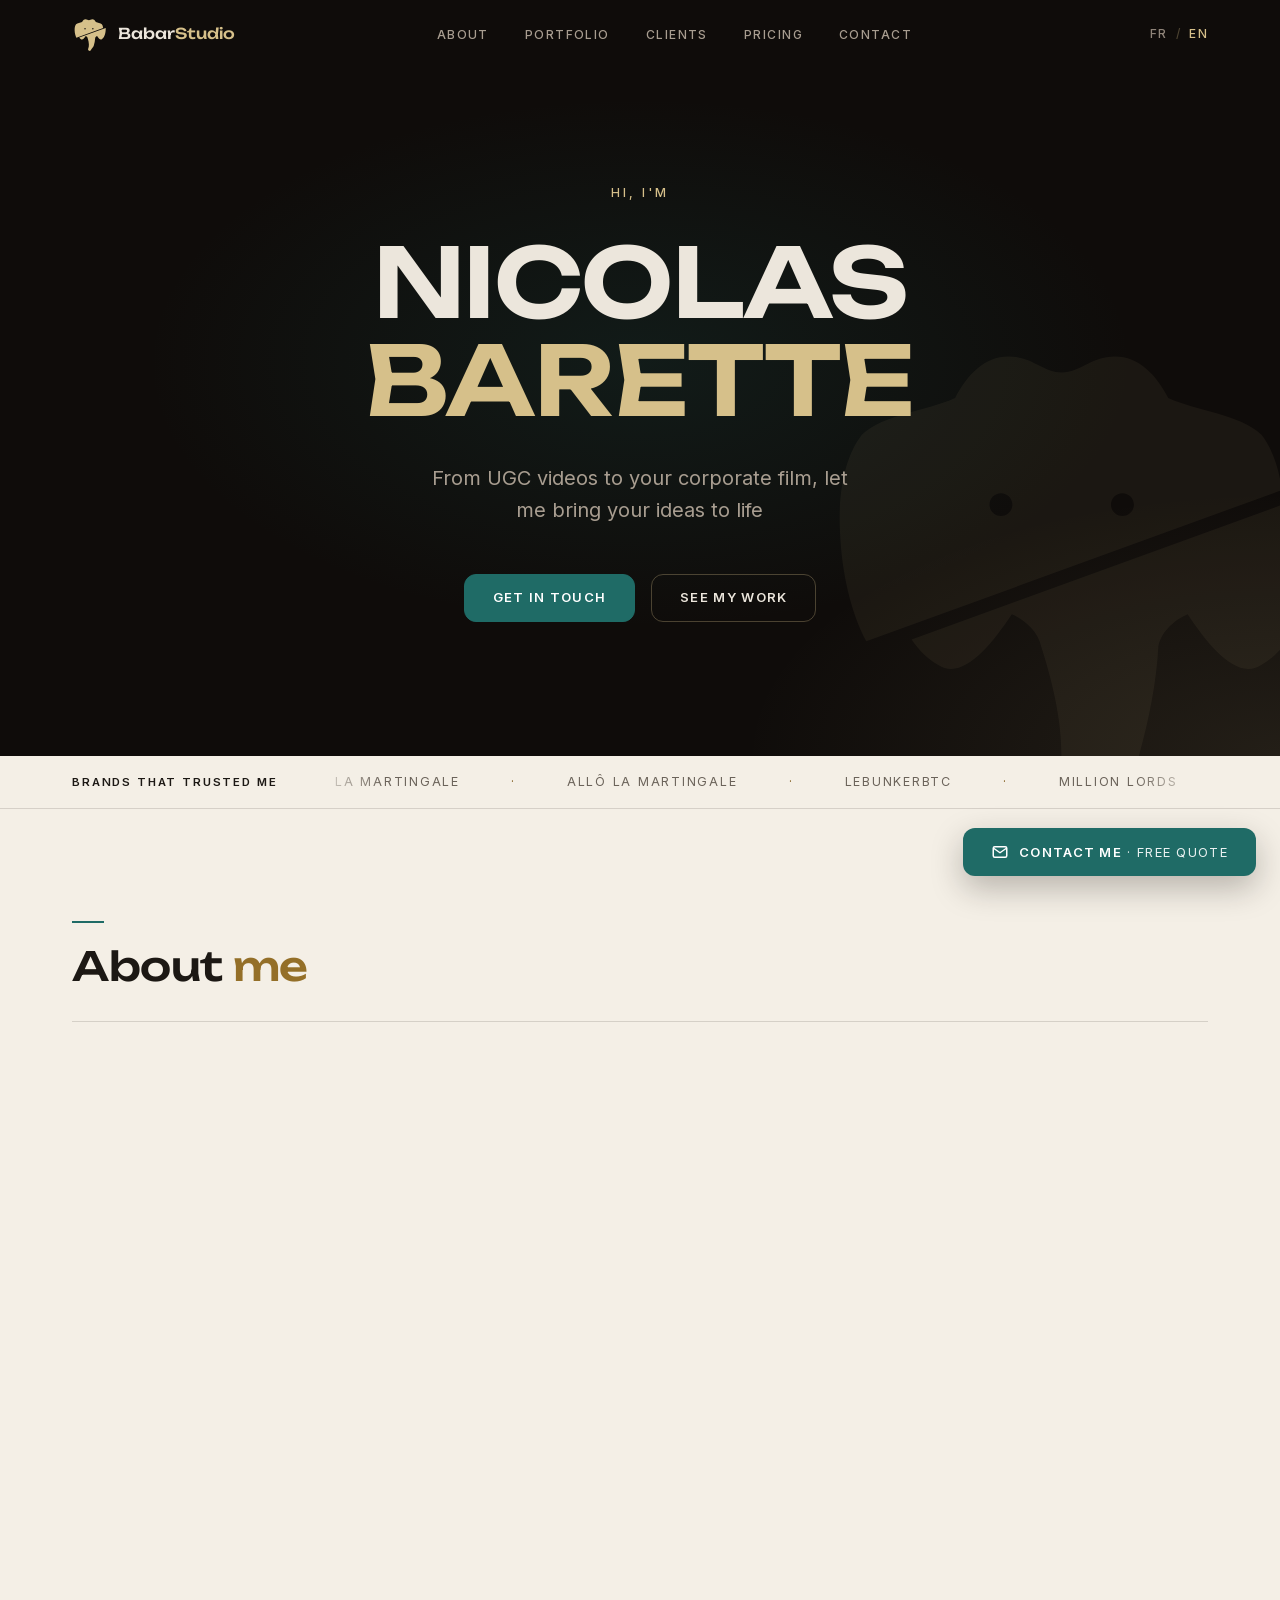
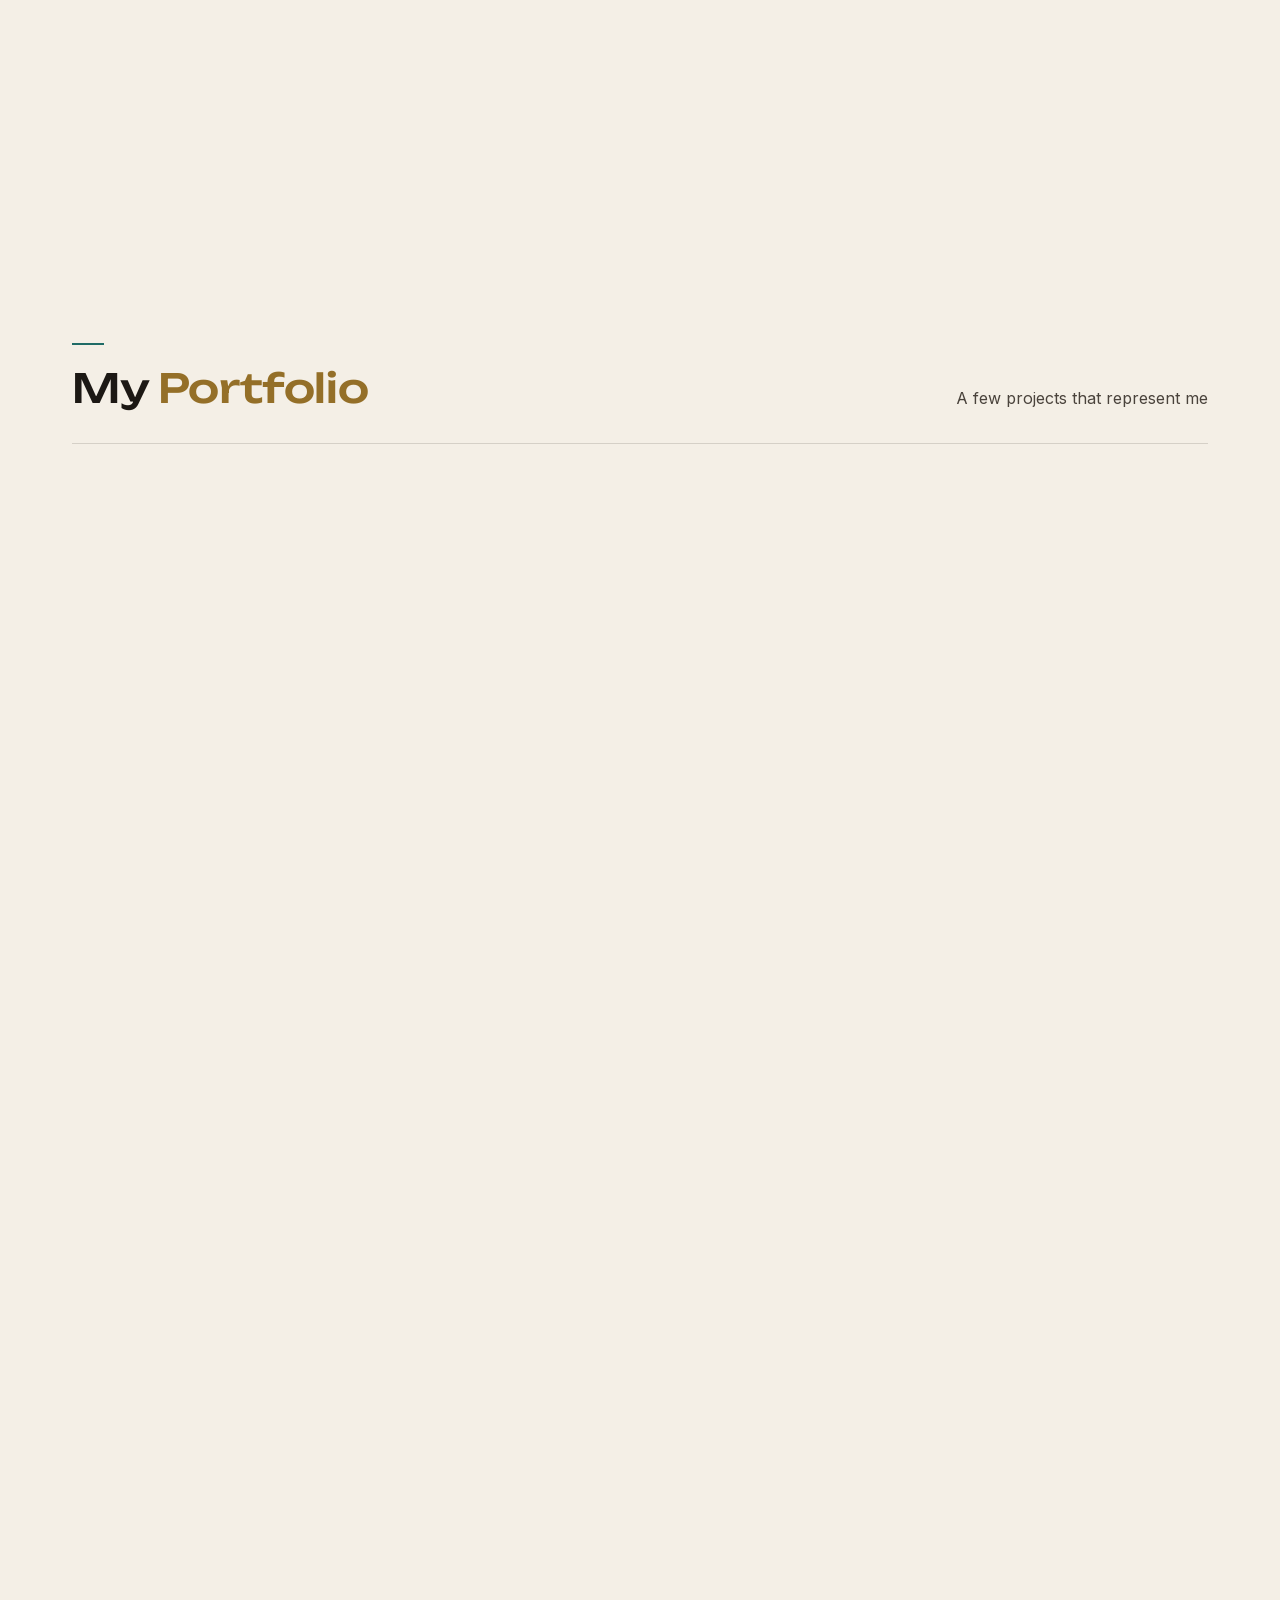
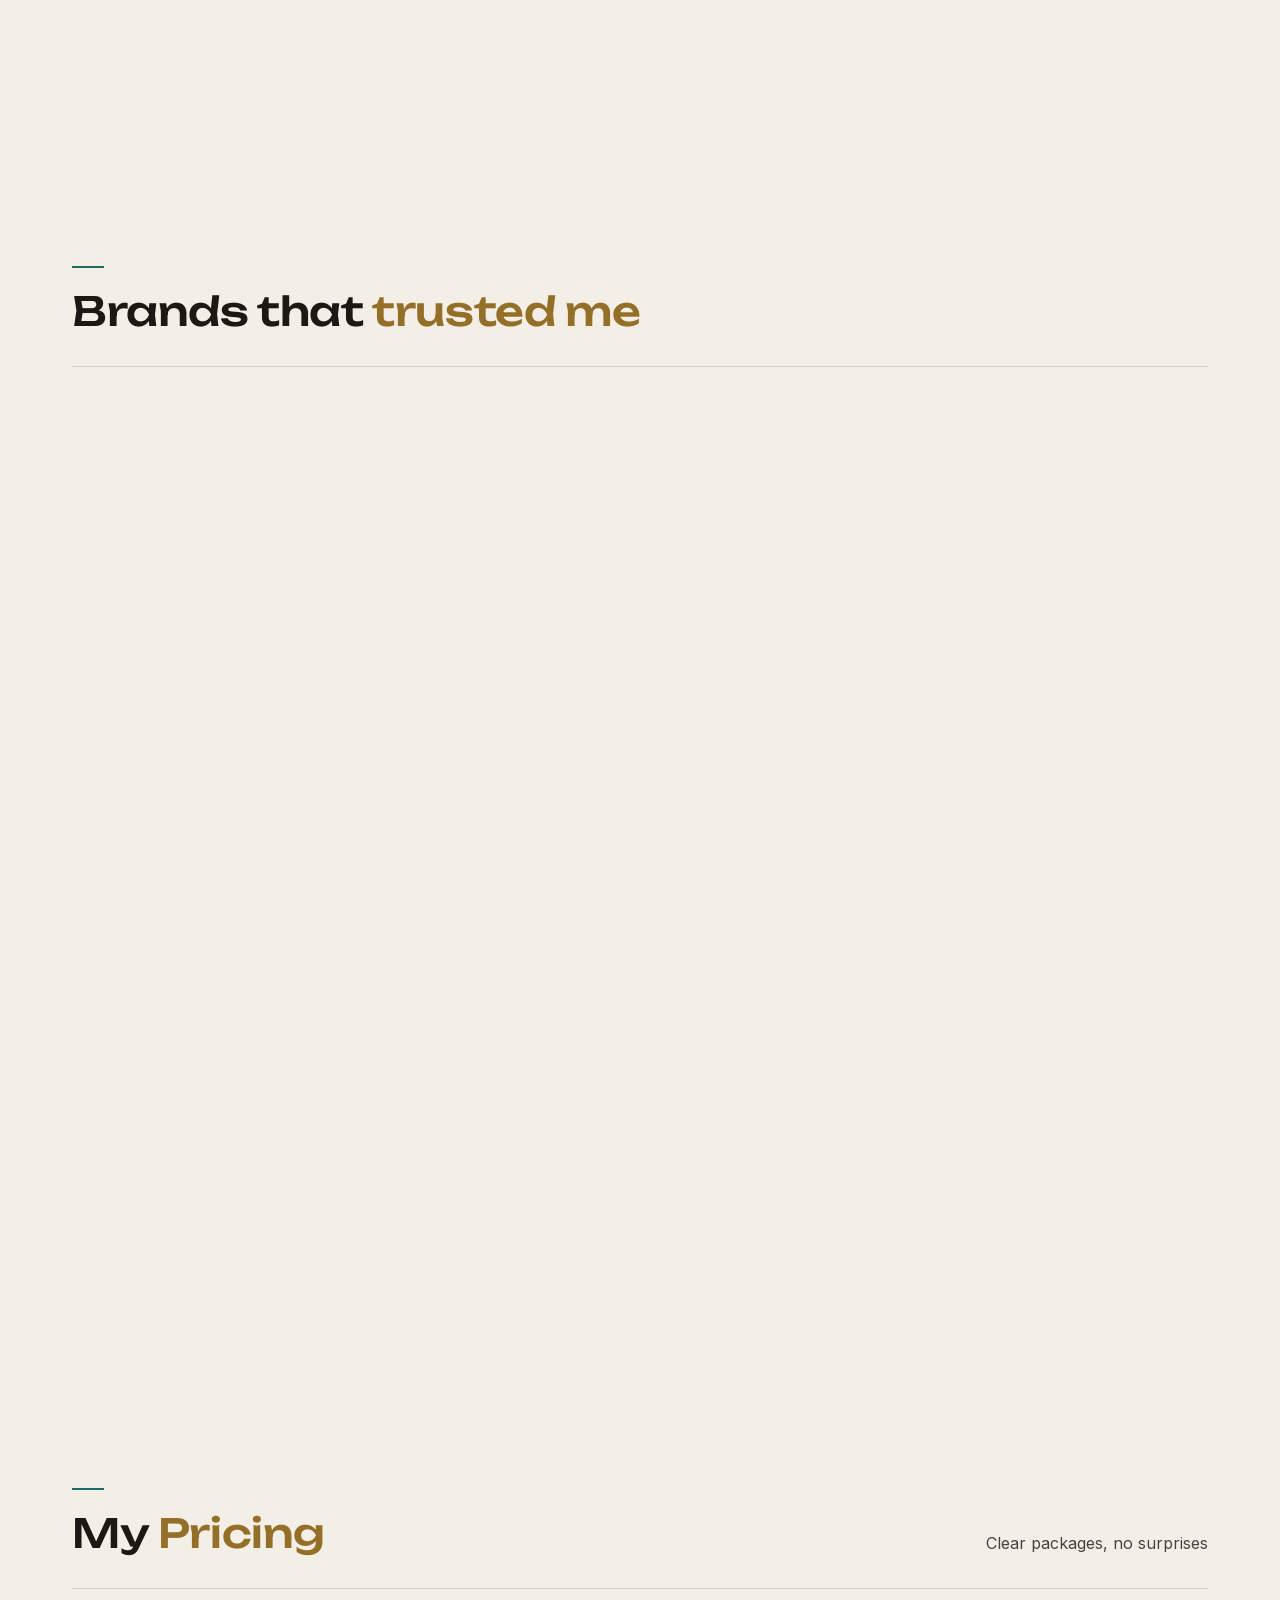
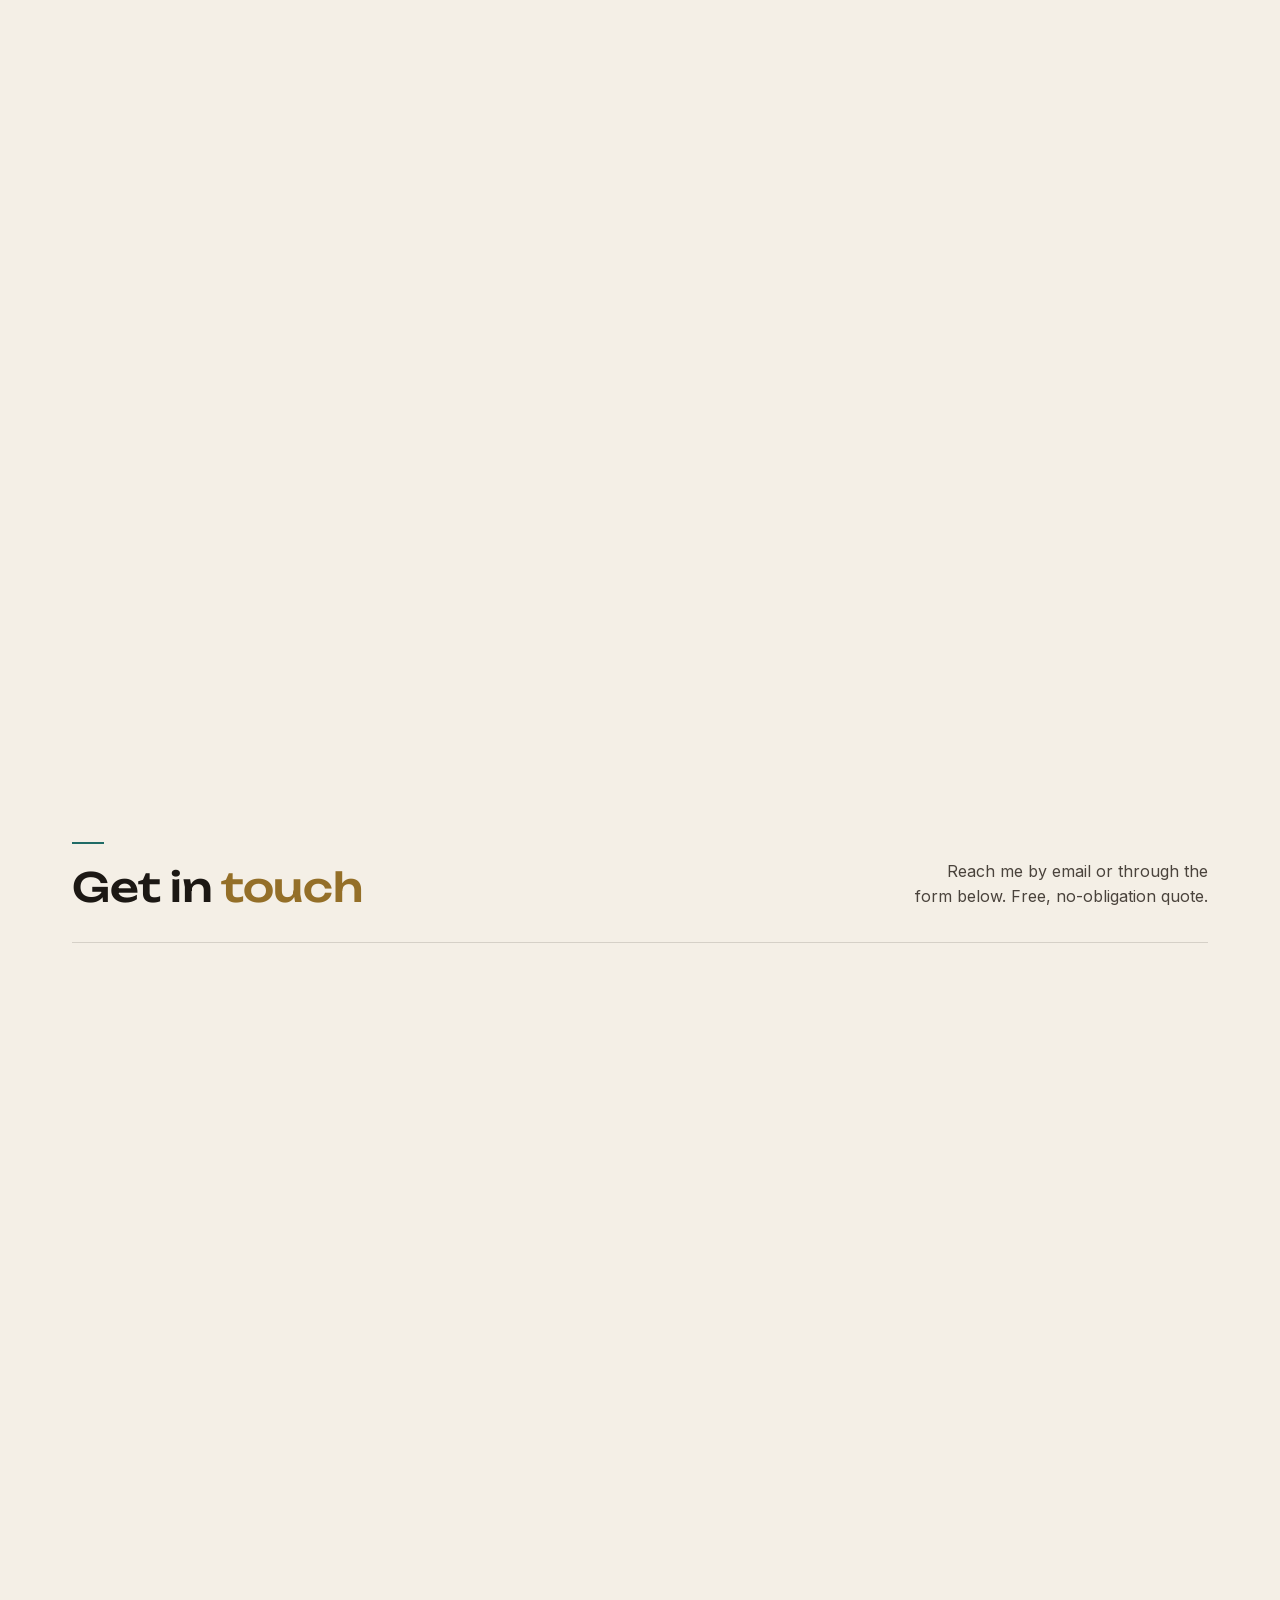
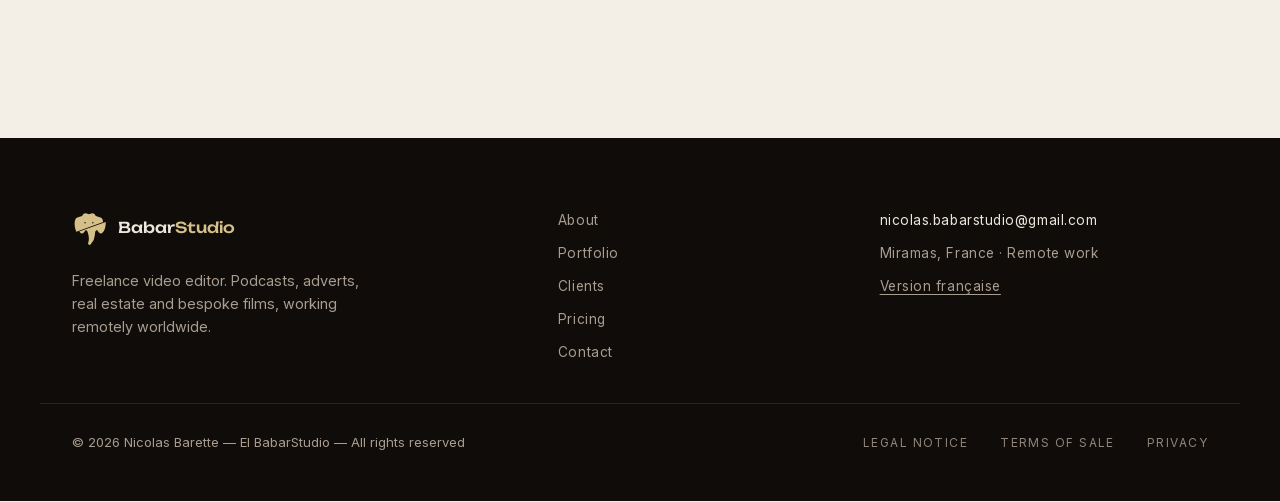
==== en/index.html @ a6dc34dd "Richer footer on the landing pages: brand, site map, contact, legal links Co-Authored-By: Claude Fab" ====
<!DOCTYPE html>
<html lang="en">
<head>
  <meta charset="UTF-8">
  <meta http-equiv="Content-Security-Policy" content="default-src 'self'; base-uri 'none'; object-src 'none'; script-src 'self'; style-src 'self'; font-src 'self'; img-src 'self' https://img.youtube.com https://intra.vkstudio.fr; frame-src https://www.youtube-nocookie.com; connect-src https://formspree.io; form-action https://formspree.io; upgrade-insecure-requests">
  <meta name="referrer" content="strict-origin-when-cross-origin">
  <meta name="viewport" content="width=device-width, initial-scale=1.0">

  <title>BabarStudio | Video Editor — UGC, YouTube &amp; Corporate Films</title>
  <meta name="description" content="Nicolas Barette, freelance video editor. From UGC content to corporate films: editing, motion design, colour grading and filming. Fast, straightforward quotes.">
  <link rel="canonical" href="https://babarstudio.fr/en/">
  <link rel="alternate" hreflang="fr" href="https://babarstudio.fr/">
  <link rel="alternate" hreflang="en" href="https://babarstudio.fr/en/">
  <link rel="alternate" hreflang="x-default" href="https://babarstudio.fr/">
  <meta name="theme-color" content="#0f0c0a">

  <link rel="icon" href="../favicon.png" type="image/png">
  <link rel="apple-touch-icon" href="../apple-touch-icon.png">

  <meta property="og:type" content="website">
  <meta property="og:site_name" content="BabarStudio">
  <meta property="og:locale" content="en_GB">
  <meta property="og:locale:alternate" content="fr_FR">
  <meta property="og:url" content="https://babarstudio.fr/en/">
  <meta property="og:title" content="BabarStudio | Video Editor — UGC, YouTube &amp; Corporate Films">
  <meta property="og:description" content="Nicolas Barette, freelance video editor. From UGC content to corporate films, let me bring your ideas to life.">
  <meta property="og:image" content="https://babarstudio.fr/og-image.jpg?v=4">
  <meta property="og:image:width" content="1200">
  <meta property="og:image:height" content="630">
  <meta property="og:image:alt" content="BabarStudio — Nicolas Barette, video editor">
  <meta name="twitter:card" content="summary_large_image">
  <meta name="twitter:title" content="BabarStudio | Video Editor — UGC, YouTube &amp; Corporate Films">
  <meta name="twitter:description" content="Nicolas Barette, freelance video editor. From UGC content to corporate films, let me bring your ideas to life.">
  <meta name="twitter:image" content="https://babarstudio.fr/og-image.jpg?v=4">
  <meta name="twitter:image:alt" content="BabarStudio — Nicolas Barette, video editor">

  <link rel="preload" href="../fonts/inter.woff2" as="font" type="font/woff2" crossorigin>
  <link rel="preload" href="../fonts/unbounded.woff2" as="font" type="font/woff2" crossorigin>
  <link rel="stylesheet" href="../style.css">

  <script type="application/ld+json">
  {
    "@context": "https://schema.org",
    "@type": "ProfessionalService",
    "@id": "https://babarstudio.fr/#business",
    "name": "BabarStudio",
    "description": "Video editing, motion design, colour grading and filming: UGC content, YouTube videos and corporate films.",
    "url": "https://babarstudio.fr/",
    "logo": "https://babarstudio.fr/Logo.png",
    "image": "https://babarstudio.fr/og-image.jpg?v=4",
    "email": "nicolas.babarstudio@gmail.com",
    "priceRange": "€€",
    "founder": { "@type": "Person", "name": "Nicolas Barette", "jobTitle": "Video editor" },
    "address": { "@type": "PostalAddress", "addressLocality": "Miramas", "postalCode": "13140", "addressCountry": "FR" },
    "areaServed": ["France", "Worldwide"],
    "knowsLanguage": ["fr", "en"]
  }
  </script>
</head>
<body>

  <!-- Icônes filaires (trait 1.5) : définies une fois, référencées par <use> -->
  <svg class="icon-sprite" aria-hidden="true" focusable="false">
    <symbol id="i-clapper" viewBox="0 0 24 24"><path d="M20.2 6 3 11l-.9-2.4c-.3-1.1.3-2.2 1.3-2.5l13.5-4c1.1-.3 2.2.3 2.5 1.3Z"/><path d="m6.2 5.3 3.1 3.9"/><path d="m12.4 3.4 3.1 4"/><path d="M3 11h18v8a2 2 0 0 1-2 2H5a2 2 0 0 1-2-2Z"/></symbol>
    <symbol id="i-palette" viewBox="0 0 24 24"><circle cx="13.5" cy="6.5" r=".6" fill="currentColor"/><circle cx="17.5" cy="10.5" r=".6" fill="currentColor"/><circle cx="8.5" cy="7.5" r=".6" fill="currentColor"/><circle cx="6.5" cy="12.5" r=".6" fill="currentColor"/><path d="M12 2C6.5 2 2 6.5 2 12s4.5 10 10 10c.9 0 1.6-.7 1.6-1.7 0-.4-.2-.8-.4-1.1-.3-.3-.4-.7-.4-1.1a1.6 1.6 0 0 1 1.7-1.7h2c3 0 5.5-2.5 5.5-5.6C22 6 17.5 2 12 2Z"/></symbol>
    <symbol id="i-sparkles" viewBox="0 0 24 24"><path d="M9.9 15.5a2 2 0 0 0-1.4-1.4L2.4 12.5a.5.5 0 0 1 0-1L8.5 9.9a2 2 0 0 0 1.4-1.4l1.6-6.1a.5.5 0 0 1 1 0l1.6 6.1a2 2 0 0 0 1.4 1.4l6.1 1.6a.5.5 0 0 1 0 1l-6.1 1.6a2 2 0 0 0-1.4 1.4l-1.6 6.1a.5.5 0 0 1-1 0Z"/><path d="M20 3v4"/><path d="M22 5h-4"/></symbol>
    <symbol id="i-sound" viewBox="0 0 24 24"><path d="M11 4.7a.7.7 0 0 0-1.2-.5L6.4 7.6A1.4 1.4 0 0 1 5.4 8H3a1 1 0 0 0-1 1v6a1 1 0 0 0 1 1h2.4a1.4 1.4 0 0 1 1 .4l3.4 3.4a.7.7 0 0 0 1.2-.5Z"/><path d="M16 9a5 5 0 0 1 0 6"/><path d="M19.4 18.4a9 9 0 0 0 0-12.8"/></symbol>
    <symbol id="i-video" viewBox="0 0 24 24"><path d="m16 13 5.2 3.5a.5.5 0 0 0 .8-.4V7.9a.5.5 0 0 0-.8-.4L16 10.5"/><rect x="2" y="6" width="14" height="12" rx="2"/></symbol>
    <symbol id="i-sliders" viewBox="0 0 24 24"><path d="M21 4h-7M10 4H3M21 12h-9M8 12H3M21 20h-5M12 20H3"/><path d="M14 2v4M8 10v4M16 18v4"/></symbol>
    <symbol id="i-camera" viewBox="0 0 24 24"><path d="M14.5 4h-5L7 7H4a2 2 0 0 0-2 2v9a2 2 0 0 0 2 2h16a2 2 0 0 0 2-2V9a2 2 0 0 0-2-2h-3l-2.5-3Z"/><circle cx="12" cy="13" r="3"/></symbol>
    <symbol id="i-mic" viewBox="0 0 24 24"><path d="M12 2a3 3 0 0 0-3 3v7a3 3 0 0 0 6 0V5a3 3 0 0 0-3-3Z"/><path d="M19 10v2a7 7 0 0 1-14 0v-2"/><path d="M12 19v3"/></symbol>
    <symbol id="i-light" viewBox="0 0 24 24"><path d="M15 14c.2-1 .7-1.7 1.5-2.5 1-.9 1.5-2.2 1.5-3.5A6 6 0 0 0 6 8c0 1 .2 2.2 1.5 3.5.7.7 1.3 1.5 1.5 2.5"/><path d="M9 18h6"/><path d="M10 22h4"/></symbol>
    <symbol id="i-tripod" viewBox="0 0 24 24"><rect x="8" y="3" width="8" height="5" rx="1"/><path d="M12 8v5"/><path d="m12 13-5.5 8"/><path d="m12 13 5.5 8"/><path d="M12 13v8"/></symbol>
    <symbol id="i-screen" viewBox="0 0 24 24"><rect x="3" y="4" width="18" height="12" rx="1.5"/><path d="M8 20h8"/><path d="M12 16v4"/></symbol>
    <symbol id="i-drone" viewBox="0 0 24 24"><circle cx="5" cy="5" r="2.5"/><circle cx="19" cy="5" r="2.5"/><circle cx="5" cy="19" r="2.5"/><circle cx="19" cy="19" r="2.5"/><rect x="9" y="9" width="6" height="6" rx="1.5"/><path d="m7 7 2 2M17 7l-2 2M7 17l2-2M17 17l-2-2"/></symbol>
    <symbol id="i-goggles" viewBox="0 0 24 24"><path d="M3 9a2 2 0 0 1 2-2h14a2 2 0 0 1 2 2v6a2 2 0 0 1-2 2h-3.5l-1.6-2h-3.8l-1.6 2H5a2 2 0 0 1-2-2Z"/><path d="M2 11h1M21 11h1"/></symbol>
    <symbol id="i-mail" viewBox="0 0 24 24"><rect x="2" y="4" width="20" height="16" rx="2"/><path d="m22 7-9 5.7a1.9 1.9 0 0 1-2 0L2 7"/></symbol>
    <symbol id="i-pin" viewBox="0 0 24 24"><path d="M20 10c0 5-5.5 10.2-7.4 11.8a1 1 0 0 1-1.2 0C9.5 20.2 4 15 4 10a8 8 0 0 1 16 0Z"/><circle cx="12" cy="10" r="3"/></symbol>
    <symbol id="i-close" viewBox="0 0 24 24"><path d="M18 6 6 18M6 6l12 12"/></symbol>
  </svg>

  <div class="page-bg" aria-hidden="true"></div>

  <!-- ===== NAVIGATION ===== -->
  <nav id="navbar" aria-label="Main navigation">
    <div class="nav-container">
      <a href="#hero" class="nav-logo" aria-label="BabarStudio, back to top">
        <img src="../logo.svg" alt="BabarStudio" class="nav-logo-img" width="64" height="64">
        <span class="nav-logo-text"><span class="logo-babar">Babar</span><span class="logo-studio">Studio</span></span>
      </a>
      <button class="nav-toggle" aria-label="Open menu" aria-expanded="false" aria-controls="navLinks" data-label-open="Open menu" data-label-close="Close menu">
        <span></span><span></span><span></span>
      </button>
      <ul class="nav-links" id="navLinks">
        <li><a href="#about">About</a></li>
        <li><a href="#portfolio">Portfolio</a></li>
        <li><a href="#clients">Clients</a></li>
        <li><a href="#pricing">Pricing</a></li>
        <li><a href="#contact">Contact</a></li>
      </ul>
      <div class="lang-switch">
        <a href="../" hreflang="fr">FR</a>
        <span aria-hidden="true">/</span>
        <a href="./" hreflang="en" class="active" aria-current="true">EN</a>
      </div>
    </div>
  </nav>

  <main>

  <!-- ===== HERO ===== -->
  <section id="hero">
    <div class="hero-content">
      <p class="hero-greeting">Hi, I'm</p>
      <h1 class="hero-title">Nicolas<br><span class="neon-text">Barette</span></h1>
      <p class="hero-subtitle">From UGC videos to your corporate film, let me bring your ideas to life</p>
      <div class="hero-btns">
        <a href="#contact" class="btn btn-primary">Get in touch</a>
        <a href="#portfolio" class="btn btn-outline">See my work</a>
      </div>
    </div>
  </section>

  <!-- Bandeau clients : défilement continu en CSS (deux copies de la liste pour une boucle sans saut) -->
  <section class="hero-band" aria-label="Brands that trusted me">
    <div class="hero-band-inner">
      <span class="hero-band-label">Brands that trusted me</span>
      <div class="hero-band-track">
        <ul class="hero-band-list"><li>La Martingale</li><li>Allô La Martingale</li><li>LeBunkerBTC</li><li>Million Lords</li><li>Skill &amp; You</li><li>FR6 Productions</li><li>Dream of Farm</li><li>McChloe</li><li>Nuclever</li><li>EziClic</li><li>Daisuki</li><li>SG4F</li><li>Aya Media</li><li>Cupidonic</li><li>OceaneUGC</li></ul>
        <ul class="hero-band-list" aria-hidden="true"><li>La Martingale</li><li>Allô La Martingale</li><li>LeBunkerBTC</li><li>Million Lords</li><li>Skill &amp; You</li><li>FR6 Productions</li><li>Dream of Farm</li><li>McChloe</li><li>Nuclever</li><li>EziClic</li><li>Daisuki</li><li>SG4F</li><li>Aya Media</li><li>Cupidonic</li><li>OceaneUGC</li></ul>
      </div>
    </div>
  </section>

  <!-- ===== ABOUT ===== -->
  <section id="about">
    <div class="container">
      <div class="section-head">
        <h2 class="section-title">About <span class="neon-text">me</span></h2>
      </div>
      <div class="about-grid reveal">
        <div class="about-photo">
          <picture>
            <source type="image/webp" srcset="../nicolas-barette-400.webp 400w, ../nicolas-barette-800.webp 800w" sizes="(max-width: 700px) 220px, (max-width: 960px) 260px, 280px">
            <img src="../nicolas-barette.jpg" alt="Portrait of Nicolas Barette, video editor" class="about-img" width="800" height="1067" loading="lazy" decoding="async">
          </picture>
        </div>
        <div class="about-text">
          <p>I spent six years as a radar systems technician and non-commissioned officer in the French Air and Space Force, maintaining air-defence weapon systems. In 2025, I left it all behind to pursue what I really cared about: video editing.</p>
          <p>The rigour and attention to detail the military taught me now go into your projects. Adverts, YouTube content, corporate videos or UGC — I commit fully to every project, from the first cut to the final render.</p>
          <p>UGC is a field I genuinely enjoy and one that suits me: I like being in front of the camera and speaking with sincerity. I have already worked with around a dozen brands on UGC adverts for their social media.</p>
          <div class="about-tags">
            <span class="tag">Short Films</span>
            <span class="tag">Motion Design</span>
            <span class="tag">YouTube</span>
            <span class="tag">Advertising</span>
            <span class="tag">Colour Grading</span>
            <span class="tag">UGC</span>
          </div>
        </div>
        <div class="about-skills">
          <h3>Tools &amp; Skills</h3>
          <div class="skills-grid">
            <div class="skill-chip"><svg class="ic" aria-hidden="true" focusable="false"><use href="#i-clapper"/></svg> DaVinci Resolve</div>
            <div class="skill-chip"><svg class="ic" aria-hidden="true" focusable="false"><use href="#i-palette"/></svg> Colour Grading</div>
            <div class="skill-chip"><svg class="ic" aria-hidden="true" focusable="false"><use href="#i-sparkles"/></svg> Motion Design</div>
            <div class="skill-chip"><svg class="ic" aria-hidden="true" focusable="false"><use href="#i-sound"/></svg> Sound Design</div>
            <div class="skill-chip"><svg class="ic" aria-hidden="true" focusable="false"><use href="#i-video"/></svg> Video Editing</div>
            <div class="skill-chip"><svg class="ic" aria-hidden="true" focusable="false"><use href="#i-sliders"/></svg> Finishing</div>
          </div>

          <h3 class="gear-title">Filming Equipment</h3>
          <div class="gear-grid">
            <span class="gear-chip"><svg class="ic" aria-hidden="true" focusable="false"><use href="#i-camera"/></svg> Lumix S5 II</span>
            <span class="gear-chip"><svg class="ic" aria-hidden="true" focusable="false"><use href="#i-mic"/></svg> Lavalier mics</span>
            <span class="gear-chip"><svg class="ic" aria-hidden="true" focusable="false"><use href="#i-light"/></svg> 2 LED panels</span>
            <span class="gear-chip"><svg class="ic" aria-hidden="true" focusable="false"><use href="#i-tripod"/></svg> Tripod</span>
            <span class="gear-chip"><svg class="ic" aria-hidden="true" focusable="false"><use href="#i-screen"/></svg> Green screen</span>
            <span class="gear-chip"><svg class="ic" aria-hidden="true" focusable="false"><use href="#i-drone"/></svg> Stabilised drone</span>
            <span class="gear-chip"><svg class="ic" aria-hidden="true" focusable="false"><use href="#i-goggles"/></svg> FPV drone</span>
          </div>
        </div>
      </div>
    </div>
  </section>

  <!-- ===== PORTFOLIO ===== -->
  <!-- One category = one frame. Inside a frame, every thumbnail on the same line
       shares the same height, whatever its format (16:9 or 9:16).
       To add a video: copy a card; keep the "vertical-card" class for a vertical
       format (the player then switches to 9:16). The chips are repeated in
       brackets in the aria-label: it is the only place a screen reader hears them. -->
  <section id="portfolio">
    <div class="container">
      <div class="section-head">
        <h2 class="section-title">My <span class="neon-text">Portfolio</span></h2>
        <p class="section-subtitle">A few projects that represent me</p>
      </div>
      <div class="pf-cats">

        <div class="pf-cat reveal" id="pf-podcast">
          <div class="pf-cat-head">
            <span class="pf-cat-num" aria-hidden="true">01</span>
            <h3 class="pf-cat-title">Podcast</h3>
            <p class="pf-cat-lead">Episode editing, trailers and vertical clips for social media.</p>
          </div>
          <div class="pf-row">
            <div class="video-card" data-video-id="S9YwZk9GxUA" role="button" tabindex="0" aria-label="Play video: LeBunkerBTC, full episode (Podcast, Episode)">
              <div class="video-thumb">
                <img class="video-thumb-img" src="https://img.youtube.com/vi/S9YwZk9GxUA/hqdefault.jpg" alt="" width="480" height="360" loading="lazy" decoding="async">
                <div class="thumb-overlay">
                  <span class="play-btn" aria-hidden="true">
                    <svg viewBox="0 0 24 24"><polygon points="5,3 19,12 5,21"/></svg>
                  </span>
                </div>
              </div>
              <div class="video-info">
                <p class="video-tags"><span class="chip">Podcast</span><span class="chip">Episode</span></p>
                <h4>LeBunkerBTC: full episode</h4>
                <p>Full edit of an episode of the show: multicam, cuts, subtitles and graphics.</p>
              </div>
            </div>
          </div>
          <div class="pf-row">

            <div class="video-card vertical-card" data-video-id="95V0pEUtV80" role="button" tabindex="0" aria-label="Play video: La Martingale (Podcast, Finance)">
              <div class="video-thumb">
                <img class="video-thumb-img" src="https://img.youtube.com/vi/95V0pEUtV80/hqdefault.jpg" alt="" width="480" height="360" loading="lazy" decoding="async">
                <div class="thumb-overlay">
                  <span class="play-btn" aria-hidden="true">
                    <svg viewBox="0 0 24 24"><polygon points="5,3 19,12 5,21"/></svg>
                  </span>
                </div>
              </div>
              <div class="video-info">
                <p class="video-tags"><span class="chip">Podcast</span><span class="chip">Finance</span></p>
                <h4>La Martingale</h4>
                <p>Vertical clip from an episode of the finance podcast, paced and subtitled for social media.</p>
              </div>
            </div>

            <div class="video-card vertical-card" data-video-id="3FsBFDKY69Y" role="button" tabindex="0" aria-label="Play video: Allô La Martingale (Podcast, Live)">
              <div class="video-thumb">
                <img class="video-thumb-img" src="https://img.youtube.com/vi/3FsBFDKY69Y/hqdefault.jpg" alt="" width="480" height="360" loading="lazy" decoding="async">
                <div class="thumb-overlay">
                  <span class="play-btn" aria-hidden="true">
                    <svg viewBox="0 0 24 24"><polygon points="5,3 19,12 5,21"/></svg>
                  </span>
                </div>
              </div>
              <div class="video-info">
                <p class="video-tags"><span class="chip">Podcast</span><span class="chip">Live</span></p>
                <h4>Allô La Martingale</h4>
                <p>Vertical clip from the live finance show, paced and subtitled for social media.</p>
              </div>
            </div>

            <div class="video-card vertical-card" data-video-id="v4FMoiIoyGo" role="button" tabindex="0" aria-label="Play video: LeBunkerBTC (Trailer, Podcast)">
              <div class="video-thumb">
                <img class="video-thumb-img" src="https://img.youtube.com/vi/v4FMoiIoyGo/hqdefault.jpg" alt="" width="480" height="360" loading="lazy" decoding="async">
                <div class="thumb-overlay">
                  <span class="play-btn" aria-hidden="true">
                    <svg viewBox="0 0 24 24"><polygon points="5,3 19,12 5,21"/></svg>
                  </span>
                </div>
              </div>
              <div class="video-info">
                <p class="video-tags"><span class="chip">Trailer</span><span class="chip">Podcast</span></p>
                <h4>LeBunkerBTC</h4>
                <p>Vertical trailer for the show: B-roll, zoom effects and custom subtitles.</p>
              </div>
            </div>

          </div>
        </div>

        <div class="pf-cat reveal" id="pf-immobilier">
          <div class="pf-cat-head">
            <span class="pf-cat-num" aria-hidden="true">02</span>
            <h3 class="pf-cat-title">Real estate</h3>
            <p class="pf-cat-lead">Interviews and showcase videos to promote a property or a rental.</p>
          </div>
          <div class="pf-row">

            <div class="video-card" data-video-id="2Q8TiTRGKOY" role="button" tabindex="0" aria-label="Play video: Dream of Farm (Interview, Holiday rental)">
              <div class="video-thumb">
                <img class="video-thumb-img" src="https://img.youtube.com/vi/2Q8TiTRGKOY/hqdefault.jpg" alt="" width="480" height="360" loading="lazy" decoding="async">
                <div class="thumb-overlay">
                  <span class="play-btn" aria-hidden="true">
                    <svg viewBox="0 0 24 24"><polygon points="5,3 19,12 5,21"/></svg>
                  </span>
                </div>
              </div>
              <div class="video-info">
                <p class="video-tags"><span class="chip">Interview</span><span class="chip">Holiday rental</span></p>
                <h4>Dream of Farm</h4>
                <p>Seasonal farm stays, open-air living, and organic local produce.</p>
              </div>
            </div>

            <div class="video-card vertical-card" data-video-id="GKtKZHxiiGo" role="button" tabindex="0" aria-label="Play video: House Edit (Showcase, Short)">
              <div class="video-thumb">
                <img class="video-thumb-img" src="https://img.youtube.com/vi/GKtKZHxiiGo/hqdefault.jpg" alt="" width="480" height="360" loading="lazy" decoding="async">
                <div class="thumb-overlay">
                  <span class="play-btn" aria-hidden="true">
                    <svg viewBox="0 0 24 24"><polygon points="5,3 19,12 5,21"/></svg>
                  </span>
                </div>
              </div>
              <div class="video-info">
                <p class="video-tags"><span class="chip">Showcase</span><span class="chip">Short</span></p>
                <h4>House Edit</h4>
                <p>Turnkey vertical video for a luxury villa, from script to final render.</p>
              </div>
            </div>

          </div>
        </div>

        <div class="pf-cat reveal" id="pf-pub">
          <div class="pf-cat-head">
            <span class="pf-cat-num" aria-hidden="true">03</span>
            <h3 class="pf-cat-title">Ads &amp; social media</h3>
            <p class="pf-cat-lead">Ads, UGC and trailers built to grab attention from the first seconds.</p>
          </div>
          <div class="pf-row">

            <div class="video-card vertical-card" data-video-id="T-bBaKqZy_k" role="button" tabindex="0" aria-label="Play video: Suit Shop (Advert, Fashion)">
              <div class="video-thumb">
                <img class="video-thumb-img" src="https://img.youtube.com/vi/T-bBaKqZy_k/hqdefault.jpg" alt="" width="480" height="360" loading="lazy" decoding="async">
                <div class="thumb-overlay">
                  <span class="play-btn" aria-hidden="true">
                    <svg viewBox="0 0 24 24"><polygon points="5,3 19,12 5,21"/></svg>
                  </span>
                </div>
              </div>
              <div class="video-info">
                <p class="video-tags"><span class="chip">Advert</span><span class="chip">Fashion</span></p>
                <h4>Suit Shop</h4>
                <p>Promotional video edit for a suit shop.</p>
              </div>
            </div>

            <div class="video-card vertical-card" data-video-id="kZ1iMu0Qw80" role="button" tabindex="0" aria-label="Play video: Million Lords (UGC, Mobile game)">
              <div class="video-thumb">
                <img class="video-thumb-img" src="https://img.youtube.com/vi/kZ1iMu0Qw80/hqdefault.jpg" alt="" width="480" height="360" loading="lazy" decoding="async">
                <div class="thumb-overlay">
                  <span class="play-btn" aria-hidden="true">
                    <svg viewBox="0 0 24 24"><polygon points="5,3 19,12 5,21"/></svg>
                  </span>
                </div>
              </div>
              <div class="video-info">
                <p class="video-tags"><span class="chip">UGC</span><span class="chip">Mobile game</span></p>
                <h4>Million Lords</h4>
                <p>Turnkey UGC production: concept, filming and editing.</p>
              </div>
            </div>

            <div class="video-card vertical-card" data-video-id="RJbp2p8yiyE" role="button" tabindex="0" aria-label="Play video: Skill &amp; You (UGC, Training)">
              <div class="video-thumb">
                <img class="video-thumb-img" src="https://img.youtube.com/vi/RJbp2p8yiyE/hqdefault.jpg" alt="" width="480" height="360" loading="lazy" decoding="async">
                <div class="thumb-overlay">
                  <span class="play-btn" aria-hidden="true">
                    <svg viewBox="0 0 24 24"><polygon points="5,3 19,12 5,21"/></svg>
                  </span>
                </div>
              </div>
              <div class="video-info">
                <p class="video-tags"><span class="chip">UGC</span><span class="chip">Training</span></p>
                <h4>Skill &amp; You</h4>
                <p>UGC advert for a distance-learning motorcycle mechanics diploma: concept, filming and editing.</p>
              </div>
            </div>

            <div class="video-card" data-video-id="qSYP_4bzUGI" role="button" tabindex="0" aria-label="Play video: LeBunkerBTC trailer (Trailer, YouTube)">
              <div class="video-thumb">
                <img class="video-thumb-img" src="https://img.youtube.com/vi/qSYP_4bzUGI/hqdefault.jpg" alt="" width="480" height="360" loading="lazy" decoding="async">
                <div class="thumb-overlay">
                  <span class="play-btn" aria-hidden="true">
                    <svg viewBox="0 0 24 24"><polygon points="5,3 19,12 5,21"/></svg>
                  </span>
                </div>
              </div>
              <div class="video-info">
                <p class="video-tags"><span class="chip">Trailer</span><span class="chip">YouTube</span></p>
                <h4>LeBunkerBTC: Trailer</h4>
                <p>Launch trailer for LeBunkerBTC, a crypto &amp; blockchain YouTube channel.</p>
              </div>
            </div>

          </div>
        </div>

        <div class="pf-cat reveal" id="pf-creations">
          <div class="pf-cat-head">
            <span class="pf-cat-num" aria-hidden="true">04</span>
            <h3 class="pf-cat-title">Creations</h3>
            <p class="pf-cat-lead">Cinematic films and edits, shot and edited end to end.</p>
          </div>
          <div class="pf-row">

            <div class="video-card" data-video-id="X0KjoYI2nD8" role="button" tabindex="0" aria-label="Play video: Harley-Davidson Dyna Fat Bob 2017 (Motorcycle film, Shot + edited)">
              <div class="video-thumb">
                <img class="video-thumb-img" src="https://img.youtube.com/vi/X0KjoYI2nD8/hqdefault.jpg" alt="" width="480" height="360" loading="lazy" decoding="async">
                <div class="thumb-overlay">
                  <span class="play-btn" aria-hidden="true">
                    <svg viewBox="0 0 24 24"><polygon points="5,3 19,12 5,21"/></svg>
                  </span>
                </div>
              </div>
              <div class="video-info">
                <p class="video-tags"><span class="chip">Motorcycle film</span><span class="chip">Shot + edited</span></p>
                <h4>Harley-Davidson Dyna Fat Bob 2017</h4>
                <p>Cinematic showcase of a 2017 Harley-Davidson Dyna Fat Bob, filmed and edited end to end.</p>
              </div>
            </div>

            <div class="video-card" data-video-id="kVLXleCpIW0" role="button" tabindex="0" aria-label="Play video: Bulgaria Edit (Vlog, Travel)">
              <div class="video-thumb">
                <img class="video-thumb-img" src="https://img.youtube.com/vi/kVLXleCpIW0/hqdefault.jpg" alt="" width="480" height="360" loading="lazy" decoding="async">
                <div class="thumb-overlay">
                  <span class="play-btn" aria-hidden="true">
                    <svg viewBox="0 0 24 24"><polygon points="5,3 19,12 5,21"/></svg>
                  </span>
                </div>
              </div>
              <div class="video-info">
                <p class="video-tags"><span class="chip">Vlog</span><span class="chip">Travel</span></p>
                <h4>Bulgaria Edit</h4>
                <p>Cinematic edit of a trip through Bulgaria — landscapes and highlights.</p>
              </div>
            </div>

          </div>
        </div>

      </div>
      <p class="portfolio-cta reveal">Want something like this? <a href="#contact" class="btn btn-outline">Let's talk</a></p>
    </div>
  </section>

  <!-- ===== CLIENTS ===== -->
  <section id="clients">
    <div class="container">
      <div class="section-head">
        <h2 class="section-title">Brands that <span class="neon-text">trusted me</span></h2>
      </div>
      <!-- Client video review, hosted on the site (no request to YouTube) -->
      <figure class="testimonial reveal">
        <div class="video-card vertical-card testimonial-card" data-video-src="../videos/temoignage-lebunkerbtc.mp4" role="button" tabindex="0" aria-label="Play the video review: Gégé, LeBunkerBTC">
          <div class="video-thumb">
            <img class="video-thumb-img" src="../videos/temoignage-lebunkerbtc.jpg" alt="" width="540" height="960" loading="lazy" decoding="async">
            <div class="thumb-overlay">
              <span class="play-btn" aria-hidden="true">
                <svg viewBox="0 0 24 24"><polygon points="5,3 19,12 5,21"/></svg>
              </span>
            </div>
          </div>
        </div>
        <figcaption class="testimonial-body">
          <span class="chip testimonial-chip">Client review</span>
          <strong class="testimonial-name">Gégé</strong>
          <p class="testimonial-type">LeBunkerBTC YouTube channel — crypto &amp; Bitcoin</p>
          <p class="testimonial-note">His video feedback on our collaboration (22&nbsp;s).</p>
        </figcaption>
      </figure>
      <div class="clients-grid reveal">
        <div class="client-card"><p class="client-name">Dream of Farm</p><p class="client-type">Holiday rentals</p></div>
        <div class="client-card"><p class="client-name">LeBunkerBTC</p><p class="client-type">Crypto &amp; Bitcoin</p></div>
        <div class="client-card"><p class="client-name">Million Lords</p><p class="client-type">Mobile game</p></div>
        <div class="client-card"><p class="client-name">McChloe</p><p class="client-type">Motorcycle influencer</p></div>
        <div class="client-card"><p class="client-name">Nuclever</p><p class="client-type">Food supplements</p></div>
        <div class="client-card"><p class="client-name">EziClic</p><p class="client-type">Vintage backpacks</p></div>
        <div class="client-card"><p class="client-name">Daisuki</p><p class="client-type">Instant noodles</p></div>
        <div class="client-card"><p class="client-name">SG4F</p><p class="client-type">Stargate association</p></div>
        <div class="client-card"><p class="client-name">Aya Media</p><p class="client-type">Audiovisual production</p></div>
        <div class="client-card"><p class="client-name">Skill &amp; You</p><p class="client-type">Online training</p></div>
        <div class="client-card"><p class="client-name">Cupidonic</p><p class="client-type">Perfume brand</p></div>
        <div class="client-card"><p class="client-name">OceaneUGC</p><p class="client-type">UGC creator</p></div>
        <div class="client-card"><p class="client-name">La Martingale</p><p class="client-type">Finance podcast</p></div>
        <div class="client-card"><p class="client-name">Allô La Martingale</p><p class="client-type">Live finance show</p></div>
        <div class="client-card"><p class="client-name">FR6 Productions</p><p class="client-type">Video agency</p></div>
      </div>
    </div>
  </section>

  <!-- ===== PRICING ===== -->
  <section id="pricing">
    <div class="container">
      <div class="section-head">
        <h2 class="section-title">My <span class="neon-text">Pricing</span></h2>
        <p class="section-subtitle">Clear packages, no surprises</p>
      </div>
      <div class="tarifs-cards reveal">

        <div class="tarif-big-card">
          <div class="tarif-card-header">
            <h3 class="tarif-card-title"><span class="neon-text">Vertical</span> formats</h3>
            <p class="tarif-card-subtitle">Reels · TikTok · Shorts</p>
          </div>
          <div class="tarif-card-body">
            <div class="tarif-line">
              <div class="tarif-line-info"><span class="tarif-line-name">Standard · 1 min</span><span class="tarif-line-desc">Cuts, B-roll, custom subtitles</span></div>
              <span class="tarif-line-price">€125</span>
            </div>
            <div class="tarif-pack-row"><span>Pack of 10 videos</span><span class="pack-price">€1,000</span></div>
            <div class="tarif-line">
              <div class="tarif-line-info"><span class="tarif-line-name">Motion design · 1 min</span><span class="tarif-line-desc">Custom animations, animated titles, visual effects</span></div>
              <span class="tarif-line-price">from €500</span>
            </div>
          </div>
        </div>

        <div class="tarif-big-card">
          <div class="tarif-card-header">
            <h3 class="tarif-card-title"><span class="neon-text">Horizontal</span> formats</h3>
            <p class="tarif-card-subtitle">Podcast · Corporate · Advertising</p>
          </div>
          <div class="tarif-card-body">
            <div class="tarif-line">
              <div class="tarif-line-info"><span class="tarif-line-name">Podcast · 1 hr</span><span class="tarif-line-desc">Editing of a one-hour episode</span></div>
              <span class="tarif-line-price">€250</span>
            </div>
            <div class="tarif-line">
              <div class="tarif-line-info"><span class="tarif-line-name">Podcast trailer</span><span class="tarif-line-desc">Clip selection, pacing, B-roll, zoom effects, custom subtitles</span></div>
              <span class="tarif-line-price">€125</span>
            </div>
            <div class="tarif-line">
              <div class="tarif-line-info"><span class="tarif-line-name">Corporate video / advert</span><span class="tarif-line-desc">2 to 5 minutes</span></div>
              <a href="#contact" class="tarif-line-price tarif-devis">Custom quote</a>
            </div>
            <div class="tarif-line">
              <div class="tarif-line-info"><span class="tarif-line-name">Other formats</span><span class="tarif-line-desc">Depending on your project</span></div>
              <a href="#contact" class="tarif-line-price tarif-devis">Custom quote</a>
            </div>
          </div>
        </div>

        <div class="tarif-big-card">
          <div class="tarif-card-header">
            <h3 class="tarif-card-title"><span class="neon-text">UGC</span></h3>
            <p class="tarif-card-subtitle">Script · Filming · Editing</p>
          </div>
          <div class="tarif-card-body">
            <div class="tarif-line">
              <div class="tarif-line-info"><span class="tarif-line-name">Video · 1 min</span><span class="tarif-line-desc">Script + filming + editing, with me on camera</span></div>
              <span class="tarif-line-price">€350</span>
            </div>
            <div class="tarif-ugc-note">
              <p>Turnkey content, tailored to your audience and brand guidelines.</p>
              <p class="tarif-ugc-contact">Already have your footage? Editing only is priced as the <a href="#pricing">vertical formats</a>.</p>
              <p class="tarif-ugc-contact">Longer formats or a series of videos: <a href="#contact">request a quote</a>.</p>
            </div>
          </div>
        </div>

      </div>
      <p class="tarif-note reveal">For a tailored quote, get in touch directly using the <a href="#contact">form below</a>.</p>
    </div>
  </section>

  <!-- ===== CONTACT ===== -->
  <section id="contact">
    <div class="container">
      <div class="section-head">
        <h2 class="section-title">Get in <span class="neon-text">touch</span></h2>
        <p class="section-subtitle">Reach me by email or through the form below. Free, <span class="nobr">no-obligation</span> quote.</p>
      </div>
      <div class="contact-grid reveal">
        <div class="contact-info">
          <div class="contact-item">
            <div class="contact-icon" aria-hidden="true"><svg class="ic" aria-hidden="true" focusable="false"><use href="#i-mail"/></svg></div>
            <div><h3>Email</h3><p><a href="mailto:nicolas.babarstudio@gmail.com">nicolas.babarstudio@gmail.com</a></p></div>
          </div>
          <div class="contact-item">
            <div class="contact-icon" aria-hidden="true"><svg class="ic" aria-hidden="true" focusable="false"><use href="#i-pin"/></svg></div>
            <div><h3>Based in</h3><p>Miramas, France — working worldwide</p></div>
          </div>
          <div class="contact-steps">
            <h3>How it works</h3>
            <ol>
              <li>Tell me about your project using the form or by email.</li>
              <li>We discuss your needs, by phone or by email.</li>
              <li>You receive a free, no-obligation quote.</li>
            </ol>
            <p class="contact-steps-note">Two rounds of revisions are included with every project.</p>
          </div>
        </div>
        <form class="contact-form" id="contactForm" action="https://formspree.io/f/xpqnleaw" method="POST" data-sending="Sending…">
          <div class="form-group">
            <label for="name">Name</label>
            <input type="text" id="name" name="name" placeholder="Your name" autocomplete="name" required>
          </div>
          <div class="form-group">
            <label for="email">Email</label>
            <input type="email" id="email" name="email" placeholder="your@email.com" autocomplete="email" required>
          </div>
          <div class="form-group">
            <label for="secteur">Industry <span class="form-optional">(optional)</span></label>
            <input type="text" id="secteur" name="secteur" placeholder="e.g. e-commerce, YouTube, real estate...">
          </div>
          <div class="form-group">
            <label for="message">Message</label>
            <textarea id="message" name="message" rows="5" placeholder="Tell me about your project..." required></textarea>
          </div>
          <div class="hp" aria-hidden="true">
            <label for="_gotcha">Do not fill this in</label>
            <input type="text" id="_gotcha" name="_gotcha" tabindex="-1" autocomplete="off">
          </div>
          <p class="form-privacy">Your details are used to reply to your request and prepare a quote. If you become a client, I may tell you about similar services; you can object at any time by simple email. They are sent through Formspree (United States). <a href="privacy.html">Learn more</a></p>
          <button type="submit" class="btn btn-primary">Send message</button>
          <p id="formStatus" class="form-status" role="status"></p>
          <template id="formOk"><span class="form-ok">Thank you, your message has arrived!</span> I'll get back to you as soon as possible at the address you gave (please check your spam folder).</template>
          <template id="formErr"><span class="form-err">Sending failed.</span> Your message is still in the form: try again, or email me directly at <a href="mailto:nicolas.babarstudio@gmail.com">nicolas.babarstudio@gmail.com</a>.</template>
        </form>
      </div>
    </div>
  </section>

  </main>

  <!-- ===== FLOATING CONTACT BUTTON ===== -->
  <a href="#contact" class="sticky-cta">
    <svg class="sticky-cta-icon" viewBox="0 0 24 24" aria-hidden="true" focusable="false"><rect x="3" y="5" width="18" height="14" rx="2" fill="none" stroke="currentColor" stroke-width="2"/><path d="m3.5 7 8.5 6 8.5-6" fill="none" stroke="currentColor" stroke-width="2" stroke-linejoin="round"/></svg>
    <span>Contact me<span class="sticky-cta-extra"> · free quote</span></span>
  </a>

  <!-- ===== FOOTER ===== -->
  <footer class="site-footer">
    <div class="container footer-grid">
      <div class="footer-brand">
        <a href="#hero" class="footer-logo" aria-label="BabarStudio, back to top">
          <img src="../logo.svg" alt="" width="64" height="64">
          <span class="nav-logo-text"><span class="logo-babar">Babar</span><span class="logo-studio">Studio</span></span>
        </a>
        <p class="footer-tagline">Freelance video editor. Podcasts, adverts, real estate and bespoke films, working remotely worldwide.</p>
      </div>
      <nav class="footer-nav" aria-label="Site map">
        <a href="#about">About</a>
        <a href="#portfolio">Portfolio</a>
        <a href="#clients">Clients</a>
        <a href="#pricing">Pricing</a>
        <a href="#contact">Contact</a>
      </nav>
      <div class="footer-contact">
        <a href="mailto:nicolas.babarstudio@gmail.com">nicolas.babarstudio@gmail.com</a>
        <span>Miramas, France · Remote work</span>
        <a href="../" hreflang="fr" class="footer-lang">Version française</a>
      </div>
    </div>
    <div class="container footer-bottom">
      <p>&copy; 2026 Nicolas Barette — EI BabarStudio — All rights reserved</p>
      <nav class="footer-links" aria-label="Legal information">
        <a href="legal-notice.html">Legal notice</a>
        <a href="terms.html">Terms of sale</a>
        <a href="privacy.html">Privacy</a>
      </nav>
    </div>
  </footer>

  <!-- ===== VIDEO MODAL ===== -->
  <div id="videoModal" class="modal" role="dialog" aria-modal="true" aria-label="Video player" aria-hidden="true">
    <div class="modal-content">
      <button class="modal-close" id="modalClose" aria-label="Close video"><svg class="ic" aria-hidden="true" focusable="false"><use href="#i-close"/></svg></button>
      <div class="modal-iframe-wrapper">
        <iframe id="modalIframe" src="" allow="autoplay; encrypted-media" allowfullscreen referrerpolicy="strict-origin-when-cross-origin" title="YouTube video player"></iframe>
        <!-- Native player for videos hosted on the site (client review) -->
        <video id="modalVideo" controls playsinline preload="none" hidden></video>
      </div>
    </div>
  </div>

  <!-- Audience measurement: invisible image loaded from VK Studio's server, which counts
       visits on behalf of BabarStudio (see the privacy policy, section 6) -->
  <img src="https://intra.vkstudio.fr/api/portfolio/track?t=f965989f3eee4421881e27929b60ce0c" alt="" width="1" height="1" class="track-pixel" aria-hidden="true">

  <script src="../script.js" defer></script>
</body>
</html>
---- style.css ----
/* ============================================================
   POLICES AUTO-HÉBERGÉES
   Sous-ensembles variables : aucune requête vers Google,
   aucune adresse IP de visiteur transmise à un tiers.
   - Inter      : texte courant (100-900)
   - Unbounded  : titres (500-700), géométrique large, remplace Orbitron
============================================================ */
@font-face {
  font-family: 'Inter';
  font-style: normal;
  font-weight: 100 900;
  font-display: swap;
  src: url('fonts/inter.woff2') format('woff2');
}

@font-face {
  font-family: 'Unbounded';
  font-style: normal;
  font-weight: 500 700;
  font-display: swap;
  src: url('fonts/unbounded.woff2') format('woff2');
}

/* ============================================================
   VARIABLES & RESET
   Rythme vertical : multiples de 4 / 8 px (0.25rem / 0.5rem)

   « Ivoire + blocs sombres » : la page est ivoire, et certains blocs
   (navigation, hero, cartes vidéo, avis client, tarifs, lecteur, pied de
   page) sont sombres. Un bloc est entièrement clair ou entièrement sombre.
   Les composants n'utilisent que les jetons ci-dessous ; les blocs sombres
   redéfinissent les mêmes jetons (voir « CONTEXTE SOMBRE »), si bien qu'un
   même composant garde ses proportions et change seulement de palette.
============================================================ */
:root {
  /* --- Page ivoire (thème par défaut) --- */
  --bg:           #f4efe6;  /* ivoire chaud, jamais blanc pur */
  --bg-2:         #ede6d9;  /* fond d'attente des vignettes */
  --surface:      #fbf8f2;  /* cartes claires : clients, champs, encadrés */
  --surface-2:    #ede6d9;  /* survol des cartes claires */
  --text:         #1c1814;  /* encre : titres, 15.4:1 */
  --text-2:       #4a433c;  /* paragraphes, 8.5:1 */
  --text-3:       #6b635a;  /* mentions secondaires, 5.1:1 */
  /* Or sur ivoire : un bronze saturé (teinte 39°), et non un champagne assombri
     qui virerait au kaki ; même famille de teinte que le champagne des blocs sombres */
  --gold:         #7f5b1a;  /* bronze foncé : petit texte doré (12-15 px), 5.4:1 */
  --gold-soft:    #946f28;  /* bronze : mot accentué des titres, icônes, filets, 4.0:1 */
  --gold-12:      rgba(148, 111, 40, 0.12);
  --gold-20:      rgba(148, 111, 40, 0.20);
  --gold-32:      rgba(148, 111, 40, 0.36);
  --line:         rgba(28, 24, 20, 0.14);   /* le seul filet sur ivoire */
  --line-strong:  rgba(28, 24, 20, 0.32);
  --chip-bg:      transparent;              /* pastille : filet seul, comme sur fond sombre */
  --chip-line:    rgba(28, 24, 20, 0.26);   /* filet de pastille : 14 % serait trop pâle fermé */
  --chip-text:    var(--text);
  --red:          #1f6b66;  /* accent pétrole : bouton principal, lecture et bouton flottant uniquement */
  --red-hover:    #257f79;
  --red-text:     #1b5f5a;  /* petit texte accent (erreur) : 6.1:1 sur ivoire */
  --radius:       12px;     /* un seul rayon pour tout le site */
  --shadow:       0 16px 40px rgba(28, 24, 20, 0.18);
  --font-display: 'Unbounded', 'Inter', sans-serif;
  --font-body:    'Inter', system-ui, sans-serif;
  --ease:         cubic-bezier(0.22, 1, 0.36, 1);

  /* anciens noms conservés : les pages légales et la version anglaise les utilisent */
  --radius-s:   var(--radius);
  --radius-l:   var(--radius);
  --neon:       var(--red);
  --neon-text:  var(--red-text);
  --cyan:       var(--gold);
  --card:       var(--surface);
  --border:     var(--line);
  --text-dim:   var(--text-2);
}

/* ------------------------------------------------------------
   CONTEXTE SOMBRE : les blocs qui reprennent la maquette sombre.
   Mêmes jetons, valeurs sombres ; la couleur du texte est posée
   explicitement car elle ne se recalcule pas toute seule.
------------------------------------------------------------ */
#navbar,
#hero,
.video-card,
.testimonial,
.tarif-big-card,
.modal-content,
footer {
  --bg:           #0f0c0a;
  --bg-2:         #0e0b0a;
  --surface:      #120d0b;
  --surface-2:    #171210;
  --text:         #ece6dc;  /* 15.6:1 */
  --text-2:       #a89d90;  /* 7.3:1 */
  --text-3:       #8f8479;  /* 5.3:1 */
  --gold:         #d6c08a;  /* champagne, 10.8:1 */
  --gold-soft:    #d6c08a;
  --gold-12:      rgba(214, 192, 138, 0.12);
  --gold-20:      rgba(214, 192, 138, 0.20);
  --gold-32:      rgba(214, 192, 138, 0.32);
  --line:         rgba(214, 192, 138, 0.14);  /* le seul filet sur fond sombre */
  --line-strong:  rgba(214, 192, 138, 0.30);
  --chip-bg:      transparent;
  --chip-line:    var(--line);
  --chip-text:    var(--text-2);
  --red-text:     #6fd3c9;  /* 9.6:1 sur sombre */
  color: var(--text);
}

*, *::before, *::after { box-sizing: border-box; margin: 0; padding: 0; }
html { scroll-behavior: smooth; -webkit-text-size-adjust: 100%; }

/* Un élément atteint au clavier ne doit jamais finir caché sous la barre de
   navigation fixe (en haut) ni sous le bouton de contact flottant (en bas) */
:is(a, button, input, textarea, select, [tabindex]) {
  scroll-margin-top: 7.5rem;
  scroll-margin-bottom: 5.5rem;
}

body {
  font-family: var(--font-body);
  background: var(--bg);
  color: var(--text);
  overflow-x: hidden;
  line-height: 1.6;
  font-size: 1rem;
  -webkit-font-smoothing: antialiased;
}

a { text-decoration: none; color: inherit; }
img, svg { display: block; }

/* ============================================================
   UTILITIES
============================================================ */
.container {
  max-width: 1200px;
  margin: 0 auto;
  padding: 0 2rem;
}

/* Mot accentué des titres : champagne, sans halo (grand texte : 3:1 suffit) */
.neon-text { color: var(--gold-soft); }

.section-head {
  display: grid;
  grid-template-columns: 1fr;
  gap: 1rem;
  padding-bottom: 2rem;
  margin-bottom: 4rem;
  border-bottom: 1px solid var(--line);
}

.section-title {
  font-family: var(--font-display);
  font-size: clamp(1.75rem, 3.4vw, 2.5rem);
  font-weight: 500;
  line-height: 1.15;
  letter-spacing: -0.01em;
  overflow-wrap: break-word;
}
/* Le seul accent pétrole de chaque section : un court trait au-dessus du titre */
.section-title::before {
  content: '';
  display: block;
  width: 2rem;
  height: 2px;
  background: var(--red);
  margin-bottom: 1.25rem;
}

.section-subtitle {
  color: var(--text-2);
  font-size: 1rem;
  line-height: 1.6;
  max-width: 44ch;
}

/* Lignes équilibrées : pas d'orpheline ; un mot composé ne se coupe jamais
   sur son trait d'union (« ci-dessous ») */
.section-subtitle, .pf-cat-lead, .tarif-note { text-wrap: balance; }
.nobr { white-space: nowrap; }

@media (min-width: 760px) {
  .section-head {
    grid-template-columns: minmax(0, 1fr) minmax(0, 26rem);
    column-gap: 4rem;
    align-items: end;
  }
  .section-subtitle { text-align: right; justify-self: end; }
}

/* Texte réservé aux lecteurs d'écran */
.sr-only {
  position: absolute;
  width: 1px;
  height: 1px;
  padding: 0;
  overflow: hidden;
  clip: rect(0 0 0 0);
  white-space: nowrap;
  border: 0;
}

/* Sprite d'icônes SVG : hors écran, référencé par <use> */
.icon-sprite {
  position: absolute;
  width: 0;
  height: 0;
  overflow: hidden;
}

/* Icône filaire (trait fin) héritant de la couleur du texte */
.ic {
  width: 1.125rem;
  height: 1.125rem;
  flex-shrink: 0;
  fill: none;
  stroke: currentColor;
  stroke-width: 1.5;
  stroke-linecap: round;
  stroke-linejoin: round;
}

/* Champ piège anti-robots : hors de l'écran, jamais vu ni atteint par un humain */
/* Pixel de mesure d'audience : hors de la mise en page, invisible */
.track-pixel {
  position: absolute;
  width: 1px;
  height: 1px;
  opacity: 0;
  pointer-events: none;
}

.hp {
  position: absolute;
  left: -9999px;
  width: 1px;
  height: 1px;
  overflow: hidden;
}

/* Navigation au clavier bien visible */
:focus-visible {
  outline: 2px solid var(--gold-soft);
  outline-offset: 3px;
}
/* Carte sombre posée sur la page ivoire : l'anneau se dessine sur l'ivoire,
   donc en encre (le champagne du contexte sombre n'y serait pas visible) */
.pf-row > .video-card:focus-visible { outline-color: #1c1814; }

/* ============================================================
   BUTTONS
============================================================ */
.btn {
  display: inline-flex;
  align-items: center;
  justify-content: center;
  min-height: 3rem;
  padding: 0.75rem 1.75rem;
  border-radius: var(--radius);
  font-family: inherit;
  font-weight: 600;
  font-size: 0.8125rem;
  letter-spacing: 0.1em;
  text-transform: uppercase;
  line-height: 1.2;
  cursor: pointer;
  border: 1px solid transparent;
  transition: background-color 0.25s, border-color 0.25s, color 0.25s, transform 0.25s var(--ease);
}

.btn-primary {
  background: var(--red);
  border-color: var(--red);
  color: #fff;
}
.btn-primary:hover {
  background: var(--red-hover);
  border-color: var(--red-hover);
  transform: translateY(-1px);
}

.btn-outline {
  background: transparent;
  color: var(--text);
  border-color: var(--line-strong);
}
.btn-outline:hover {
  border-color: var(--gold-soft);
  color: var(--gold);
  transform: translateY(-1px);
}

/* ============================================================
   NAVIGATION
============================================================ */
/* Toujours sombre : opaque en haut de page (elle se fond dans le hero, et
   reste lisible sur les pages légales, claires), légèrement translucide
   une fois la page défilée */
#navbar {
  position: fixed;
  top: 0;
  left: 0;
  right: 0;
  z-index: 1000;
  padding: 1rem 0;
  background: var(--bg);
  border-bottom: 1px solid transparent;
  transition: background 0.4s, border-color 0.4s, padding 0.4s;
}

#navbar.scrolled {
  background: rgba(15, 12, 10, 0.92);
  backdrop-filter: blur(16px);
  -webkit-backdrop-filter: blur(16px);
  border-bottom-color: var(--line);
  padding: 0.75rem 0;
}

.nav-container {
  max-width: 1200px;
  margin: 0 auto;
  padding: 0 2rem;
  display: flex;
  align-items: center;
  justify-content: space-between;
  position: relative;
}

.nav-logo { display: flex; align-items: center; gap: 0.625rem; }

.nav-logo-text {
  font-family: var(--font-display);
  font-size: 0.9375rem;
  font-weight: 500;
  letter-spacing: 0;
}
.logo-babar  { color: var(--text); }
.logo-studio { color: var(--gold); }

/* Marque : le symbole (tête d'éléphant) en SVG carré, champagne cuit dans le
   fichier (logo.svg) puisque la barre est toujours sombre ; petit, pour que le
   wordmark reste la marque principale. flex: none pour qu'il ne rétrécisse
   jamais quand la barre se resserre. */
.nav-logo-img {
  height: 36px;
  width: auto;
  flex: none;
  object-fit: contain;
}

.nav-links {
  display: flex;
  list-style: none;
  gap: 2.25rem;
}

.nav-links a {
  font-size: 0.75rem;
  font-weight: 500;
  letter-spacing: 0.12em;
  text-transform: uppercase;
  color: var(--text-2);
  transition: color 0.25s;
  position: relative;
  padding: 0.25rem 0;
}
.nav-links a::after {
  content: '';
  position: absolute;
  bottom: 0;
  left: 0;
  width: 100%;
  height: 1px;
  background: var(--gold);
  transform: scaleX(0);
  transform-origin: left;
  transition: transform 0.3s var(--ease);
}
.nav-links a:hover { color: var(--text); }
.nav-links a:hover::after { transform: scaleX(1); }

/* Sélecteur de langue FR / EN */
.lang-switch {
  display: flex;
  align-items: center;
  gap: 0.5rem;
  font-size: 0.75rem;
  font-weight: 500;
  letter-spacing: 0.12em;
  margin-left: 2.25rem;
}
.lang-switch a {
  color: var(--text-3);
  transition: color 0.25s;
}
.lang-switch a:hover { color: var(--text); }
.lang-switch a.active { color: var(--gold); }
.lang-switch span { color: var(--line-strong); }

.nav-toggle {
  display: none;
  flex-direction: column;
  gap: 5px;
  background: none;
  border: none;
  cursor: pointer;
  padding: 8px;
}
.nav-toggle span {
  width: 22px;
  height: 1.5px;
  background: var(--text);
  display: block;
  transition: all 0.3s;
}

/* ============================================================
   FOND : ivoire uni. Le calque .page-bg reste dans le HTML (toutes les pages
   le portent) mais ne peint plus rien : un voile fixe se verrait comme une
   bande claire au milieu des blocs lors du défilement.
============================================================ */
.page-bg {
  position: fixed;
  inset: 0;
  z-index: 0;
  pointer-events: none;
  background: none;
}

/* ============================================================
   HERO : bloc sombre pleine largeur, même typographie que la maquette sombre.
   Le dégradé pétrole est centré sur le nom, pas sur le bord haut, pour que la
   barre de navigation (opaque, de la même couleur) se fonde dans le bloc.
============================================================ */
#hero {
  min-height: 84vh;
  min-height: 84svh;
  display: flex;
  align-items: center;
  justify-content: center;
  position: relative;
  z-index: 1;
  overflow: hidden;
  text-align: center;
  padding: 8rem 0 5rem;
  background:
    radial-gradient(55% 50% at 50% 48%, rgba(31, 107, 102, 0.16) 0%, rgba(31, 107, 102, 0) 70%),
    radial-gradient(60% 50% at 100% 100%, rgba(214, 192, 138, 0.10) 0%, rgba(214, 192, 138, 0) 70%),
    var(--bg);
}

.hero-content {
  position: relative;
  z-index: 1;
  max-width: 880px;
  padding: 0 2rem;
}

.hero-greeting {
  font-size: 0.75rem;
  font-weight: 500;
  color: var(--gold);
  letter-spacing: 0.24em;
  text-transform: uppercase;
  margin-bottom: 2rem;
}

.hero-title {
  font-family: var(--font-display);
  font-size: clamp(3rem, 8.5vw, 6rem);
  font-weight: 600;
  line-height: 1.02;
  letter-spacing: -0.015em;
  text-transform: uppercase;
  margin-bottom: 2rem;
}

.hero-subtitle {
  font-size: clamp(1.0625rem, 1.6vw, 1.25rem);
  font-weight: 400;
  color: var(--text-2);
  line-height: 1.6;
  max-width: 36ch;
  margin: 0 auto 3rem;
}
.hero-btns {
  display: flex;
  gap: 1rem;
  justify-content: center;
  flex-wrap: wrap;
}

/* ============================================================
   SECTIONS : rythme vertical commun
============================================================ */
#about, #portfolio, #clients, #tarifs, #pricing, #contact {
  padding: 7rem 0;
  position: relative;
  z-index: 1;
}
#about { scroll-margin-top: 1rem; }

/* ============================================================
   ABOUT
============================================================ */
.about-grid {
  display: grid;
  grid-template-columns: 280px minmax(0, 1fr) minmax(0, 1fr);
  gap: 4rem;
  align-items: start;
}

.about-photo { flex-shrink: 0; }
.about-photo picture { display: block; }

/* Photo déjà recadrée en 3:4 à la source : aucun transform nécessaire.
   Un seul dispositif de cadrage (l'ombre) : pas de filet en plus, le fond
   brique de la photo tranche déjà sur l'ivoire */
.about-img {
  display: block;
  width: 100%;
  height: auto;
  aspect-ratio: 3 / 4;
  object-fit: cover;
  border-radius: var(--radius);
  border: 0;
  box-shadow: var(--shadow);
}

.about-text p {
  color: var(--text-2);
  font-size: 1.0625rem;
  line-height: 1.8;
  margin-bottom: 1.5rem;
}
.about-text p:last-of-type { margin-bottom: 0; }

.about-tags {
  display: flex;
  flex-wrap: wrap;
  gap: 0.5rem;
  margin-top: 2rem;
}

/* ------------------------------------------------------------
   Pastilles : une seule taille, une seule forme, une seule construction
   pour tout le site (.tag, .chip, .gear-chip) : un filet, pas de fond.
   Sur ivoire : encre, filet encre à 26 % ; sur bloc sombre : filet doré.
------------------------------------------------------------ */
.tag, .chip, .gear-chip {
  display: inline-flex;
  align-items: center;
  gap: 0.375rem;
  min-height: 1.75rem;
  padding: 0.25rem 0.75rem;
  border: 1px solid var(--chip-line);
  border-radius: 999px;
  background: var(--chip-bg);
  color: var(--chip-text);
  font-size: 0.75rem;
  font-weight: 500;
  line-height: 1.2;
  letter-spacing: 0.04em;
  white-space: nowrap;
}
/* Les pastilles d'À propos restent neutres : l'or est réservé à la première
   pastille d'une carte vidéo et à « Avis client » */
.gear-chip .ic { width: 0.875rem; height: 0.875rem; }

.about-skills h3 {
  font-size: 0.75rem;
  font-weight: 500;
  letter-spacing: 0.14em;
  text-transform: uppercase;
  color: var(--text-3);
  margin-bottom: 1.25rem;
}

/* Compétences : une liste éditoriale sur deux colonnes (filets, pas de boîtes) */
.skills-grid {
  display: grid;
  grid-template-columns: 1fr 1fr;
  gap: 0 2rem;
}

.skill-chip {
  display: flex;
  align-items: center;
  gap: 0.75rem;
  min-height: 2.5rem;
  padding: 0.625rem 0;
  background: none;
  border: 0;
  border-bottom: 1px solid var(--line);
  border-radius: 0;
  font-size: 0.875rem;
  font-weight: 500;
  color: var(--text);
  transition: border-color 0.25s;
  cursor: default;
}
.skill-chip .ic { color: var(--gold-soft); }
.skill-chip:hover {
  background: none;
  border-color: var(--line-strong);
}

/* Matériel de tournage */
.about-skills h3.gear-title { margin-top: 2.5rem; }

.gear-grid {
  display: flex;
  flex-wrap: wrap;
  gap: 0.5rem;
}
.gear-chip { transition: border-color 0.25s; }
.gear-chip:hover { border-color: var(--line-strong); }

/* ============================================================
   PORTFOLIO
============================================================ */
.video-card {
  background: var(--surface);
  border-radius: var(--radius);
  border: 1px solid var(--line);
  overflow: hidden;
  cursor: pointer;
  transition: transform 0.4s var(--ease), border-color 0.3s, box-shadow 0.4s;
}
.video-card:hover,
.video-card:focus-visible {
  border-color: var(--line-strong);
  box-shadow: var(--shadow);
  transform: translateY(-4px);
}

.video-thumb {
  position: relative;
  aspect-ratio: 16 / 9;
  overflow: hidden;
  background: var(--bg-2);
}

.video-thumb-img {
  position: absolute;
  inset: 0;
  width: 100%;
  height: 100%;
  object-fit: cover;
  z-index: 1;
  transition: transform 0.6s var(--ease);
}
.video-card:hover .video-thumb-img { transform: scale(1.03); }

.vertical-card .video-thumb { aspect-ratio: 9 / 16; }

/* Voile léger, seulement dans le bas de la vignette : la vidéo reste lumineuse au repos */
.thumb-overlay {
  position: absolute;
  inset: 0;
  background: linear-gradient(180deg, rgba(11, 9, 8, 0) 45%, rgba(11, 9, 8, 0.35) 100%);
  display: flex;
  align-items: center;
  justify-content: center;
  z-index: 2;
  transition: opacity 0.3s;
}
.video-card:hover .thumb-overlay { opacity: 0.85; }

.play-btn {
  width: 56px;
  height: 56px;
  background: var(--red);
  border: none;
  border-radius: 50%;
  display: flex;
  align-items: center;
  justify-content: center;
  cursor: pointer;
  box-shadow: 0 8px 24px rgba(0, 0, 0, 0.45);
  transition: transform 0.3s var(--ease), background-color 0.25s;
}
.video-card:hover .play-btn { transform: scale(1.06); background: var(--red-hover); }
.play-btn svg {
  width: 20px;
  height: 20px;
  fill: #fff;
  margin-left: 3px;
}

.video-info { padding: 1.25rem 1.5rem 1.5rem; }

.video-info h4 {
  font-size: 1rem;
  font-weight: 600;
  line-height: 1.35;
  margin-bottom: 0.375rem;
  overflow-wrap: break-word;
}

.video-info p {
  font-size: 0.875rem;
  line-height: 1.55;
  color: var(--text-2);
}

/* ------------------------------------------------------------
   Rubriques du portfolio (Podcast, Immobilier, ...)
   Pas de cadre : chaque rubrique est une « entrée » éditoriale posée sur
   l'ivoire, séparée de la précédente par un simple filet, avec son en-tête
   (numéro, titre, accroche) puis une rangée « justifiée » de cartes sombres.
   Les cartes gardent ainsi toute la largeur du conteneur, et les seules
   boîtes de la section sont les vidéos elles-mêmes.
------------------------------------------------------------ */
.pf-cats {
  display: flex;
  flex-direction: column;
  gap: 4rem;
}

.pf-cat {
  padding: 2.5rem 0 0;
  border: 0;
  border-top: 1px solid var(--line);
  border-radius: 0;
  background: transparent;
  scroll-margin-top: 6rem;
}
/* La première rubrique suit déjà le filet de l'en-tête de section */
.pf-cat:first-child {
  border-top: 0;
  padding-top: 0;
}

.pf-cat-head {
  display: grid;
  grid-template-columns: auto 1fr;
  column-gap: 1rem;
  row-gap: 0.375rem;
  align-items: baseline;
  padding-bottom: 0;
  margin-bottom: 1.75rem;
  border-bottom: 0;
}

.pf-cat-num {
  font-family: var(--font-body);
  font-size: 0.75rem;
  font-weight: 600;
  letter-spacing: 0.14em;
  font-variant-numeric: tabular-nums;
  color: var(--gold);
}

.pf-cat-title {
  font-family: var(--font-display);
  font-size: clamp(1.125rem, 1.8vw, 1.375rem);
  font-weight: 500;
  line-height: 1.3;
  letter-spacing: 0;
  overflow-wrap: break-word;
  min-width: 0;
}

.pf-cat-lead {
  grid-column: 2;
  max-width: 62ch;
  color: var(--text-2);
  font-size: 0.9375rem;
  line-height: 1.55;
}

/* Rangée justifiée : la largeur de chaque carte est proportionnelle au format
   de sa vidéo (--ar = largeur / hauteur). Toutes les vignettes d'une même ligne
   ont donc exactement la même hauteur, qu'elles soient en 16:9 ou en 9:16.
   --row-h  : hauteur de référence, qui décide du passage à la ligne ;
   --row-max : hauteur maximale d'une vignette (évite les verticales géantes). */
/* Une rubrique peut empiler plusieurs rangées (ex. épisode complet au-dessus des extraits) */
.pf-row + .pf-row { margin-top: 1.25rem; }

.pf-row {
  --row-h: 13rem;
  --row-max: 29rem;
  display: flex;
  flex-wrap: wrap;
  justify-content: center;
  gap: 1.25rem;
}

.pf-row > .video-card {
  --ar: 1.7778; /* 16:9 */
  /* + 2px : la bordure de la carte, pour que les vignettes s'alignent au pixel près */
  flex: var(--ar) 1 calc(var(--ar) * var(--row-h) + 2px);
  max-width: calc(var(--ar) * var(--row-max) + 2px);
  min-width: 0;
}
.pf-row > .vertical-card { --ar: 0.5625; } /* 9:16 */

/* Cartes verticales : texte un peu plus compact, la colonne étant étroite */
.pf-row > .vertical-card .video-info { padding: 1rem 1rem 1.125rem; }
.pf-row > .vertical-card .video-info h4 { font-size: 0.9375rem; }
.pf-row > .vertical-card .video-info h4 + p { font-size: 0.8125rem; line-height: 1.5; }

/* Pastilles : la première dit ce qu'est la vidéo (dorée), les suivantes précisent */
.video-info .video-tags {
  display: flex;
  flex-wrap: wrap;
  gap: 0.375rem;
  margin-bottom: 0.75rem;
}
.video-tags .chip:first-child,
.testimonial-chip {
  color: var(--gold);
  border-color: var(--gold-32);
  background: var(--gold-12);
}

/* Grand écran, entre 1024 et 1199 px : dans une rangée avec des verticales, on
   force le passage à la ligne plus tôt (l'horizontale de « Publicités » passe
   sous les deux verticales) plutôt que de laisser les verticales rétrécir
   sous 190 px, où leurs pastilles ne tiendraient plus sur une ligne */
@media (min-width: 1024px) and (max-width: 1199px) {
  .pf-row:has(.vertical-card) { --row-h: 21rem; }
}
/* Au-delà, un plancher pour que l'ajout d'une vidéo ne compresse jamais
   une verticale sous 155 px (sans effet sur le contenu actuel) */
@media (min-width: 1200px) {
  .pf-row:has(.vertical-card) { --row-h: 17rem; }
  /* Trois verticales + une horizontale : l'horizontale passe sur sa propre ligne
     plutôt que de réduire les verticales à ~175 px */
  .pf-row:has(.vertical-card + .vertical-card + .vertical-card):has(.video-card:not(.vertical-card)) { --row-h: 21rem; }
}

/* Grand écran : une rubrique composée uniquement de vidéos verticales
   (Podcast) place son en-tête à côté des cartes au lieu d'au-dessus,
   pour ne pas laisser un grand vide à droite des deux verticales. */
@media (min-width: 880px) {
  .pf-cat:not(:has(.video-card:not(.vertical-card))) {
    display: flex;
    flex-wrap: wrap;
    align-items: flex-start;
    gap: 1.5rem 3rem;
  }
  /* Composition à deux colonnes : l'en-tête absorbe le mou, les cartes se
     calent sur le bord droit */
  .pf-cat:not(:has(.video-card:not(.vertical-card))) .pf-cat-head {
    flex: 1 1 16rem;
    max-width: none;
    margin: 0;
    padding-top: 0.5rem;
    align-content: start;
  }
  .pf-cat:not(:has(.video-card:not(.vertical-card))) .pf-cat-lead {
    max-width: 34ch;
  }
  .pf-cat:not(:has(.video-card:not(.vertical-card))) .pf-row {
    flex: 0 0 auto;
    justify-content: flex-end;
    min-width: 0;
  }
  /* Les verticales prennent leur largeur maximale, sans dépendre de l'espace libre */
  .pf-cat:not(:has(.video-card:not(.vertical-card))) .pf-row > .vertical-card {
    flex: 0 0 calc(var(--ar) * var(--row-max) + 2px);
  }
}

/* ------------------------------------------------------------
   Avis client en vidéo (section « Ils m'ont fait confiance »)
   Un seul bloc sombre, sur toute la largeur du conteneur : la vignette et
   le texte vivent dans la même bande (la carte vidéo n'a ni fond ni filet
   propres, pour ne pas empiler deux surfaces sombres). La grille des
   clients suit à 2,5 rem : bande + grille se lisent comme un seul objet.
------------------------------------------------------------ */
.testimonial {
  display: grid;
  grid-template-columns: 230px minmax(0, 1fr);
  align-items: center;
  gap: 3rem;
  margin: 0 0 2.5rem;
  padding: 2rem 3rem 2rem 2rem;
  background: var(--surface);
  border: 1px solid var(--line);
  border-radius: var(--radius);
}

.testimonial-card {
  width: 230px;
  background: transparent;
  border: 0;
}
.testimonial-card:hover,
.testimonial-card:focus-visible { box-shadow: none; }

.testimonial-body { min-width: 0; max-width: 56ch; }

.testimonial-chip {
  display: inline-flex;
  margin-bottom: 1.25rem;
}

.testimonial-name {
  display: block;
  font-family: var(--font-display);
  font-size: 1.25rem;
  font-weight: 500;
  letter-spacing: 0;
  color: var(--text);
  margin-bottom: 0.375rem;
}

.testimonial-type {
  font-size: 0.875rem;
  color: var(--text-2);
  margin-bottom: 1rem;
}

.testimonial-note {
  font-size: 1rem;
  line-height: 1.6;
  color: var(--text);
}

/* ============================================================
   CLIENTS : grille à filets (une cellule claire par client)
============================================================ */
.clients-grid {
  display: grid;
  grid-template-columns: repeat(5, minmax(0, 1fr));
  gap: 1px;
  background: var(--line);
  border: 1px solid var(--line);
  border-radius: var(--radius);
  overflow: hidden;
}

.client-card {
  padding: 1.75rem 1rem;
  background: var(--surface);
  text-align: center;
  transition: background-color 0.3s;
  /* Jamais soulevée hors de la grille à filets (l'effet 3D est réservé aux vidéos) */
  transform: none !important;
}
.client-card:hover { background: var(--surface-2); }

.client-name {
  font-size: 0.9375rem;
  font-weight: 600;
  letter-spacing: 0;
  color: var(--text);
  margin-bottom: 0.25rem;
}

.client-type {
  font-size: 0.8125rem;
  color: var(--text-2);
}

/* ============================================================
   TARIFS
============================================================ */
/* Trois colonnes à partir de 1200 px seulement. Chaque carte a sa hauteur
   propre (pas d'étirement) : sur ivoire, un bloc sombre étiré laisserait
   un vide sombre sous ses lignes, bien plus visible que sur une page sombre */
.tarifs-cards {
  display: grid;
  grid-template-columns: repeat(3, minmax(0, 1fr));
  gap: 1.5rem;
  align-items: start;
}

/* En nombre impair sur deux colonnes, la dernière carte reste centrée */
@media (min-width: 701px) and (max-width: 1199px) {
  .tarifs-cards { grid-template-columns: repeat(2, minmax(0, 1fr)); }
  .tarifs-cards > .tarif-big-card:last-child:nth-child(odd) {
    grid-column: 1 / -1;
    max-width: calc(50% - 0.75rem);
    margin-inline: auto;
    width: 100%;
  }
}

.tarif-big-card {
  display: flex;
  flex-direction: column;
  background: var(--surface);
  border: 1px solid var(--line);
  border-radius: var(--radius);
  overflow: hidden;
  transform: none !important; /* pas d'effet 3D sur un bloc de texte */
  transition: border-color 0.3s, box-shadow 0.4s;
}
.tarif-big-card:hover {
  border-color: var(--line-strong);
  box-shadow: var(--shadow);
}

.tarif-card-header {
  padding: 1.75rem 1.75rem 1.5rem;
  border-bottom: 1px solid var(--line);
}

.tarif-card-title {
  font-family: var(--font-display);
  font-size: 1.25rem;
  font-weight: 500;
  letter-spacing: 0;
  line-height: 1.3;
  margin-bottom: 0.5rem;
}

.tarif-card-subtitle {
  font-size: 0.75rem;
  font-weight: 500;
  color: var(--text-2);
  letter-spacing: 0.12em;
  text-transform: uppercase;
}

.tarif-card-body { flex: 1; padding: 0.5rem 1.75rem 1.75rem; }

.tarif-line {
  display: flex;
  justify-content: space-between;
  align-items: center;
  padding: 1.125rem 0;
  gap: 1rem;
}
.tarif-pack-row + .tarif-line,
.tarif-line + .tarif-line {
  border-top: 1px solid var(--line);
}

.tarif-line-info {
  display: flex;
  flex-direction: column;
  gap: 0.25rem;
}

.tarif-line-name {
  font-size: 0.9375rem;
  font-weight: 600;
  color: var(--text);
}

.tarif-line-desc {
  font-size: 0.8125rem;
  line-height: 1.5;
  color: var(--text-2);
}

/* Le prix mène la ligne : plus grand que le nom (15 px) qu'il accompagne */
.tarif-line-price {
  font-family: var(--font-display);
  font-size: 1.125rem;
  font-weight: 500;
  font-variant-numeric: tabular-nums;
  color: var(--gold);
  white-space: nowrap;
  flex-shrink: 0;
}

.tarif-devis {
  font-family: var(--font-body);
  font-size: 0.8125rem;
  font-weight: 600;
  color: var(--gold);
  text-decoration: underline;
  text-decoration-thickness: 1px;
  text-underline-offset: 4px;
  transition: color 0.25s;
}
.tarif-devis:hover { color: var(--text); }

.tarif-note a {
  color: var(--gold);
  text-decoration: underline;
  text-underline-offset: 3px;
}
.tarif-note a:hover { color: var(--text); }

.tarif-pack-row {
  display: flex;
  justify-content: space-between;
  align-items: center;
  padding: 0.625rem 1rem;
  background: var(--gold-12);
  border: 1px solid var(--gold-20);
  border-radius: var(--radius-s);
  margin-bottom: 0.25rem;
  font-size: 0.8125rem;
  color: var(--text);
}
.tarif-pack-row .pack-price {
  font-family: var(--font-display);
  font-size: 1rem;
  font-weight: 500;
  color: var(--gold);
}

/* Une phrase centrée, sans encadré : elle n'a pas besoin de boîte */
.tarif-note {
  text-align: center;
  color: var(--text-2);
  font-size: 0.9375rem;
  margin: 2.5rem auto 0;
  padding: 0;
  border: 0;
  max-width: 60ch;
}

.tarif-ugc-note {
  margin-top: 1.25rem;
  padding: 1rem 1.25rem;
  border-radius: var(--radius-s);
  background: var(--gold-12);
  border: 1px solid var(--gold-20);
  font-size: 0.875rem;
  color: var(--text-2);
  line-height: 1.55;
}

.tarif-ugc-contact {
  margin-top: 0.5rem;
  color: var(--text);
}

.tarif-ugc-contact a {
  color: var(--gold);
  text-decoration: underline;
  text-underline-offset: 3px;
  font-weight: 600;
}
.tarif-ugc-contact a:hover { color: var(--text); }

/* ============================================================
   CONTACT
============================================================ */
.contact-grid {
  display: grid;
  grid-template-columns: minmax(0, 1fr) minmax(0, 1.7fr);
  gap: 5rem;
  align-items: start;
}

.contact-item {
  display: flex;
  align-items: flex-start;
  gap: 1rem;
  margin-bottom: 2rem;
}

/* L'icône filaire bronze seule, calée sur le libellé en petites capitales :
   pas de carré arrondi autour (une boîte de plus sur une colonne qui en a déjà) */
.contact-icon {
  width: auto;
  height: auto;
  padding-top: 0.2rem;
  background: none;
  border: 0;
  border-radius: 0;
  color: var(--gold-soft);
  display: flex;
  align-items: center;
  justify-content: center;
  flex-shrink: 0;
}
.contact-icon .ic { width: 1.25rem; height: 1.25rem; }

.contact-item h3 {
  font-size: 0.75rem;
  font-weight: 500;
  letter-spacing: 0.14em;
  text-transform: uppercase;
  color: var(--text-3);
  margin-bottom: 0.375rem;
}
.contact-item > div { min-width: 0; }
.contact-item p { font-size: 1rem; overflow-wrap: anywhere; }
.contact-item p a { transition: color 0.25s; }
.contact-item p a:hover { color: var(--gold); }

.contact-form {
  display: flex;
  flex-direction: column;
  gap: 1.25rem;
}

.form-group { display: flex; flex-direction: column; gap: 0.5rem; }

.form-group label {
  font-size: 0.75rem;
  font-weight: 500;
  letter-spacing: 0.12em;
  text-transform: uppercase;
  color: var(--text-2);
}

.form-group input,
.form-group textarea {
  background: var(--surface);
  /* Bordure assez contrastée pour que le champ se repère du premier coup d'œil */
  border: 1px solid rgba(28, 24, 20, 0.55);
  border-radius: var(--radius-s);
  padding: 0.875rem 1rem;
  color: var(--text);
  font-family: var(--font-body);
  font-size: 1rem; /* 16px minimum : sinon l'iPhone zoome à chaque champ touché */
  transition: border-color 0.25s, box-shadow 0.25s;
  resize: vertical;
  outline: none;
}
.form-group input:focus,
.form-group textarea:focus {
  border-color: var(--gold-soft);
  box-shadow: 0 0 0 3px var(--gold-20);
}
.form-group input::placeholder,
.form-group textarea::placeholder { color: var(--text-3); opacity: 1; }

.form-optional {
  text-transform: none;
  letter-spacing: 0.02em;
  font-size: 0.85em;
  font-weight: 400;
}

/* Résultat de l'envoi : reste affiché (pas de disparition après 3 s) */
.form-status {
  padding: 1rem 1.25rem;
  border-radius: var(--radius-s);
  border: 1px solid var(--line);
  background: var(--surface);
  font-size: 0.9375rem;
  line-height: 1.6;
}
/* Vide, la zone reste dans la page (pour être annoncée) mais ne prend aucune place */
.form-status:empty { padding: 0; border: 0; }
.form-status:focus { outline: none; }
.form-status .form-ok  { color: var(--gold); font-weight: 600; }
.form-status .form-err { color: #a8321f; font-weight: 600; } /* erreur : reste rouge, 5.6:1 sur ivoire */
.form-status a {
  color: var(--gold);
  text-decoration: underline;
  text-underline-offset: 3px;
  overflow-wrap: anywhere;
}

.contact-form button[aria-disabled="true"] { opacity: 0.7; cursor: wait; }
.contact-form .btn { align-self: flex-start; }

.form-privacy {
  font-size: 0.8125rem;
  color: var(--text-3);
  line-height: 1.6;
}
.form-privacy a {
  color: var(--text-2);
  text-decoration: underline;
  text-underline-offset: 2px;
}
.form-privacy a:hover { color: var(--gold); }

/* Étapes « Comment ça se passe » dans la colonne d'infos de contact */
.contact-steps {
  margin-top: 0.5rem;
  padding: 1.5rem;
  background: var(--surface);
  border: 1px solid var(--line);
  border-radius: var(--radius);
}
.contact-steps h3 {
  font-size: 0.75rem;
  font-weight: 500;
  letter-spacing: 0.14em;
  text-transform: uppercase;
  color: var(--gold);
  margin-bottom: 1.25rem;
}
.contact-steps ol {
  list-style: none;
  counter-reset: step;
  display: flex;
  flex-direction: column;
  gap: 1rem;
}
.contact-steps li {
  counter-increment: step;
  display: flex;
  gap: 0.875rem;
  align-items: baseline;
  font-size: 0.9375rem;
  line-height: 1.55;
  color: var(--text-2);
}
.contact-steps li::before {
  content: counter(step);
  flex-shrink: 0;
  width: 1.625rem;
  height: 1.625rem;
  border-radius: 50%;
  border: 1px solid var(--gold-32);
  color: var(--gold);
  font-size: 0.75rem;
  font-weight: 600;
  display: inline-flex;
  align-items: center;
  justify-content: center;
  transform: translateY(0.125rem);
}
.contact-steps-note {
  margin-top: 1.25rem;
  padding-top: 1.25rem;
  border-top: 1px solid var(--line);
  font-size: 0.875rem;
  color: var(--text-2);
}

/* ============================================================
   FOOTER
============================================================ */
/* Bloc sombre pleine largeur, qui répond au hero ; le bord ivoire/sombre
   tient lieu de filet. Le bas (7,5 rem) laisse la place au bouton flottant */
footer {
  padding: 5rem 0 7.5rem;
  position: relative;
  z-index: 1;
  background: var(--bg);
  text-align: center;
  color: var(--text-2);
  font-size: 0.8125rem;
}

/* ============================================================
   VIDEO MODAL
============================================================ */
.modal {
  position: fixed;
  inset: 0;
  background: rgba(15, 12, 10, 0.88);
  z-index: 9999;
  display: flex;
  align-items: center;
  justify-content: center;
  opacity: 0;
  visibility: hidden; /* fermé : ni visible, ni atteignable au clavier */
  pointer-events: none;
  /* À la fermeture, la visibilité ne bascule qu'après le fondu... */
  transition: opacity 0.3s, visibility 0s linear 0.3s;
  backdrop-filter: blur(12px);
}
.modal.active {
  opacity: 1;
  visibility: visible;
  pointer-events: all;
  /* ...mais à l'ouverture elle est immédiate, pour que le bouton Fermer reçoive le focus */
  transition: opacity 0.3s, visibility 0s;
}

.modal-content {
  position: relative;
  width: min(900px, 95vw, calc((100dvh - 2rem) * 16 / 9));
  border: 1px solid var(--line-strong);
  border-radius: var(--radius);
  overflow: hidden;
  background: var(--bg);
  box-shadow: 0 32px 96px rgba(0, 0, 0, 0.6);
}

.modal-close {
  position: absolute;
  top: 0.75rem;
  right: 0.75rem;
  z-index: 1;
  background: rgba(15, 12, 10, 0.7);
  border: 1px solid var(--line-strong);
  color: var(--text);
  width: 36px;
  height: 36px;
  border-radius: 50%;
  cursor: pointer;
  display: flex;
  align-items: center;
  justify-content: center;
  transition: background-color 0.2s, border-color 0.2s;
}
.modal-close .ic { width: 1rem; height: 1rem; }
.modal-close:hover { background: var(--red); border-color: var(--red); color: #fff; }

.modal-iframe-wrapper {
  position: relative;
  aspect-ratio: 16 / 9;
  width: 100%;
}
.modal-iframe-wrapper iframe,
.modal-iframe-wrapper video {
  position: absolute;
  inset: 0;
  width: 100%;
  height: 100%;
  border: none;
}
.modal-iframe-wrapper video { background: #000; }
/* Un seul lecteur à la fois : l'autre est masqué par l'attribut hidden */
.modal-iframe-wrapper [hidden] { display: none; }

.modal.modal-vertical .modal-content { width: min(380px, 92vw, calc((100dvh - 2rem) * 9 / 16)); }
.modal.modal-vertical .modal-iframe-wrapper { aspect-ratio: 9 / 16; }

/* ============================================================
   REVEAL ANIMATIONS (discrètes)
============================================================ */
.reveal {
  opacity: 0;
  transform: translateY(16px);
  transition: opacity 0.8s var(--ease), transform 0.8s var(--ease);
}
.reveal.visible {
  opacity: 1;
  transform: translateY(0);
}
/* Sans JavaScript, rien ne doit rester caché (notamment le formulaire) */
@media (scripting: none) {
  .reveal { opacity: 1; transform: none; }
}

/* ============================================================
   APPELS À L'ACTION
============================================================ */
.portfolio-cta {
  text-align: center;
  margin-top: 4rem;
  color: var(--text-2);
  font-size: 1.0625rem;
  display: flex;
  flex-wrap: wrap;
  align-items: center;
  justify-content: center;
  gap: 1rem 1.5rem;
}

/* Bouton « Contactez-moi » flottant : apparaît une fois le haut de page
   dépassé, disparaît quand le formulaire de contact est à l'écran */
.sticky-cta {
  position: fixed;
  right: 1.5rem;
  bottom: calc(1.5rem + env(safe-area-inset-bottom, 0px));
  z-index: 900; /* sous la navigation (1000) et le lecteur vidéo (9999) */
  display: inline-flex;
  align-items: center;
  justify-content: center;
  gap: 0.625rem;
  min-height: 3rem;
  padding: 0.75rem 1.75rem; /* mêmes réglages que .btn */
  border-radius: var(--radius-s);
  background: var(--red);
  color: #fff;
  font-weight: 600;
  font-size: 0.8125rem;
  letter-spacing: 0.1em;
  text-transform: uppercase;
  white-space: nowrap;
  box-shadow: 0 12px 32px rgba(28, 24, 20, 0.28);
  opacity: 0;
  visibility: hidden;
  transform: translateY(1rem);
  transition: opacity 0.35s ease, transform 0.35s var(--ease), visibility 0.35s, background-color 0.25s;
}
.sticky-cta.show {
  opacity: 1;
  visibility: visible;
  transform: none;
}
.sticky-cta:hover { background: var(--red-hover); }
.sticky-cta-icon { width: 18px; height: 18px; flex-shrink: 0; }
.sticky-cta-extra { font-weight: 400; opacity: 0.9; }

/* ============================================================
   PAGES LÉGALES
============================================================ */
.legal {
  padding: 9rem 0 6rem;
  position: relative;
  z-index: 1;
}
.legal .container { max-width: 880px; }

.legal h1 {
  font-family: var(--font-display);
  font-size: clamp(1.75rem, 4.5vw, 2.5rem);
  font-weight: 500;
  letter-spacing: -0.01em;
  line-height: 1.15;
  margin-bottom: 0.75rem;
}

.legal-updated {
  color: var(--text-2);
  font-size: 0.8125rem;
  letter-spacing: 0.05em;
  padding-bottom: 1.5rem;
  margin-bottom: 2.5rem;
  border-bottom: 1px solid var(--line);
}

.legal h2[id] { scroll-margin-top: 7.5rem; }
.legal h2 {
  font-family: var(--font-display);
  font-size: 1rem;
  font-weight: 500;
  letter-spacing: 0;
  color: var(--gold);
  margin: 3rem 0 1rem;
}

.legal h3 {
  font-size: 0.9375rem;
  font-weight: 600;
  color: var(--text);
  margin: 1.75rem 0 0.75rem;
}

.legal p,
.legal li {
  color: var(--text-2);
  font-size: 0.9375rem;
  line-height: 1.8;
}
.legal p { margin-bottom: 1rem; }
.legal ul { padding-left: 1.25rem; margin-bottom: 1.25rem; }
.legal li { margin-bottom: 0.5rem; }
.legal strong { color: var(--text); font-weight: 600; }

/* Souligné en permanence : un lien ne doit pas se distinguer par sa seule couleur */
.legal a:not(.btn) {
  color: var(--gold);
  text-decoration: underline;
  text-decoration-thickness: 1px;
  text-underline-offset: 3px;
  overflow-wrap: anywhere;
  transition: color 0.25s;
}
.legal a:not(.btn):hover { color: var(--text); }

.legal-box {
  background: var(--surface);
  border: 1px solid var(--line);
  border-radius: var(--radius);
  padding: 1.5rem 1.75rem;
  margin-bottom: 1.5rem;
}
.legal-box p { margin-bottom: 0; }

/* Page 404 */
.not-found { text-align: center; }
.not-found .legal-updated { border-bottom: 0; }
.not-found-btns {
  display: flex;
  gap: 1rem;
  justify-content: center;
  flex-wrap: wrap;
  margin: 2rem 0 3.5rem;
}

.legal-todo {
  background: var(--gold-12);
  border-left: 2px solid var(--gold);
  border-radius: var(--radius-s);
  padding: 1rem 1.25rem;
  font-style: italic;
}

/* Liens légaux du pied de page : mêmes capitales espacées que la navigation */
.footer-links {
  display: flex;
  flex-wrap: wrap;
  justify-content: center;
  gap: 2rem;
  margin-top: 1.25rem;
}
.footer-links a {
  color: var(--text-3);
  font-size: 0.75rem;
  letter-spacing: 0.12em;
  text-transform: uppercase;
  transition: color 0.25s;
}
.footer-links a:hover { color: var(--gold); }

/* Pied de page des pages d'accueil : marque, plan du site, contact, puis mentions */
.site-footer { padding: 4.5rem 0 3rem; text-align: left; }
/* .site-footer en préfixe : sinon le réglage mobile de .container écraserait ces marges */
.site-footer .footer-grid {
  display: grid;
  grid-template-columns: 1.6fr 1fr 1.2fr;
  gap: 3rem;
  padding-bottom: 2.5rem;
  border-bottom: 1px solid var(--line);
}
.footer-logo { display: inline-flex; align-items: center; gap: 0.625rem; }
.footer-logo img { height: 36px; width: auto; }
.footer-tagline {
  margin-top: 1.1rem;
  max-width: 34ch;
  color: var(--text-2);
  font-size: 0.9rem;
  line-height: 1.6;
}
.footer-nav { display: flex; flex-direction: column; gap: 0.7rem; }
.footer-nav a,
.footer-contact a,
.footer-contact span {
  color: var(--text-2);
  font-size: 0.85rem;
  letter-spacing: 0.04em;
  transition: color 0.25s;
}
.footer-nav a:hover, .footer-contact a:hover { color: var(--gold); }
.footer-contact { display: flex; flex-direction: column; gap: 0.7rem; }
.footer-contact a:first-child { color: var(--text); }
.footer-lang { text-decoration: underline; text-underline-offset: 3px; }
.site-footer .footer-bottom {
  display: flex;
  flex-wrap: wrap;
  justify-content: space-between;
  align-items: center;
  gap: 1rem 2rem;
  padding-top: 1.75rem;
}
.footer-bottom p { margin: 0; }
.site-footer .footer-links { margin-top: 0; justify-content: flex-start; }
@media (max-width: 760px) {
  .site-footer .footer-grid { grid-template-columns: 1fr; gap: 2rem; }
  .site-footer .footer-bottom { flex-direction: column; align-items: flex-start; }
}

/* Respect du réglage système "réduire les animations" */

/* ============================================================
   HAUT DE PAGE : FILIGRANE ET BANDEAU CLIENTS
============================================================ */
/* Filigrane : la tête d'éléphant en très léger champagne, coupée par le bord */
#hero::before {
  content: '';
  position: absolute;
  right: -6vw;
  bottom: -12vh;
  width: min(62vh, 640px);
  aspect-ratio: 1;
  background: url('logo.svg') center / contain no-repeat;
  opacity: 0.06;
  pointer-events: none;
}

/* Bandeau ivoire sous le pli : les clients défilent lentement, en boucle, sans JavaScript */
.hero-band {
  position: relative;
  z-index: 1;
  background: var(--bg);
  border-bottom: 1px solid var(--line);
  padding: 1rem 0;
  overflow: hidden;
}
.hero-band-inner {
  display: flex;
  align-items: center;
  gap: 2rem;
  max-width: 1200px;
  margin: 0 auto;
  padding: 0 2rem;
}
.hero-band-label {
  flex: none;
  font-size: 0.72rem;
  font-weight: 600;
  letter-spacing: 0.16em;
  text-transform: uppercase;
  color: var(--text);
  white-space: nowrap;
}
.hero-band-track {
  flex: 1 1 auto;
  min-width: 0;
  display: flex;
  overflow: hidden;
  /* fondu sur les bords pour que les noms apparaissent et disparaissent en douceur */
  mask-image: linear-gradient(to right, transparent, #000 8%, #000 92%, transparent);
  -webkit-mask-image: linear-gradient(to right, transparent, #000 8%, #000 92%, transparent);
}
.hero-band-list {
  flex: none;
  display: flex;
  list-style: none;
  margin: 0;
  padding: 0;
  animation: band-scroll 70s linear infinite;
}
.hero-band-list li {
  padding: 0 1.6rem;
  font-size: 0.78rem;
  letter-spacing: 0.14em;
  text-transform: uppercase;
  color: var(--text-3);
  white-space: nowrap;
}
.hero-band-list li::after {
  content: '·';
  margin-left: 3.2rem;
  color: var(--gold);
}
.hero-band:hover .hero-band-list { animation-play-state: paused; }
@keyframes band-scroll {
  from { transform: translateX(0); }
  to   { transform: translateX(-100%); }
}

@media (max-width: 600px) {
  #hero::before { width: 72vw; right: -22vw; bottom: -6vh; opacity: 0.07; }
  .hero-band-inner { flex-direction: column; gap: 0.6rem; padding: 0 1rem; }
  .hero-band-label { font-size: 0.66rem; }
  .hero-band-track { width: 100%; }
  .hero-band-list li { font-size: 0.7rem; padding: 0 1rem; }
  .hero-band-list li::after { margin-left: 2rem; }
}

@media (prefers-reduced-motion: reduce) {
  html { scroll-behavior: auto; }

  *, *::before, *::after {
    animation-duration: 0.01ms !important;
    animation-iteration-count: 1 !important;
    transition-duration: 0.01ms !important;
  }

  .reveal { opacity: 1; transform: none; }
  .hero-band-list { animation: none; flex-wrap: wrap; }
  .hero-band-list[aria-hidden="true"] { display: none; }
  .hero-band-track { mask-image: none; -webkit-mask-image: none; }

  /* Sans transition du tout sur le lecteur et son contenu : sinon la visibilité
     (héritée) basculerait avec 0,01 ms de retard et le bouton Fermer, encore
     masqué à cet instant, ne pourrait pas recevoir le focus à l'ouverture */
  .modal, .modal-content { transition: none !important; }
}

/* ============================================================
   RESPONSIVE
============================================================ */
@media (max-width: 1023px) {
  .tarifs-cards { gap: 1.25rem; }
}

@media (max-width: 960px) {
  .about-grid { grid-template-columns: minmax(0, 1fr) minmax(0, 1fr); gap: 3rem; }
  .about-photo { grid-column: 1 / -1; max-width: 260px; margin: 0 auto; }
  .contact-grid { grid-template-columns: 1fr; gap: 3rem; }
  .clients-grid { grid-template-columns: repeat(3, minmax(0, 1fr)); }
}

/* Portfolio, tablette : les rangées mixtes passent à la ligne
   (horizontales en pleine largeur, verticales groupées et centrées).
   Une rubrique 100 % horizontale garde ses cartes côte à côte tant qu'il y a la place. */
@media (max-width: 1023px) {
  .pf-row { --row-h: 21rem; --row-max: 24rem; gap: 1rem; }
  .pf-row:not(:has(.vertical-card)) { --row-h: 11rem; }
}

/* Tablette (601 à 1023 px) : dans une rangée qui mélange les formats, les
   verticales deviennent des cartes « en ligne » (vignette 9:16 à gauche, texte
   à droite) rangées sur deux colonnes ; les horizontales gardent toute la
   largeur. Une rangée 100 % verticale (Podcast) reste côte à côte.
   Sélecteurs :
   - rangée mixte   : .pf-row:has(.vertical-card):has(.video-card:not(.vertical-card))
   - verticale seule : sans autre verticale juste avant ni juste après */
@media (min-width: 601px) and (max-width: 1023px) {
  .pf-row:has(.vertical-card):has(.video-card:not(.vertical-card)) {
    display: grid;
    grid-template-columns: 1fr 1fr;
    gap: 1rem;
  }
  .pf-row:has(.vertical-card):has(.video-card:not(.vertical-card)) > .video-card {
    max-width: none;
  }
  .pf-row:has(.vertical-card):has(.video-card:not(.vertical-card)) > .video-card:not(.vertical-card) {
    grid-column: 1 / -1;
    width: 100%;
  }
  .pf-row:has(.vertical-card):has(.video-card:not(.vertical-card)) > .vertical-card {
    display: grid;
    grid-template-columns: min(42%, 11rem) minmax(0, 1fr);
    align-items: center;
  }
  /* Verticale seule sur sa ligne de grille : elle occupe les deux colonnes */
  .pf-row:has(.vertical-card):has(.video-card:not(.vertical-card)) > .vertical-card:not(.vertical-card + .vertical-card):not(:has(+ .vertical-card)),
  .pf-row:has(.vertical-card):has(.video-card:not(.vertical-card)) > .vertical-card:not(.vertical-card + .vertical-card) + .vertical-card + .vertical-card:not(:has(+ .vertical-card)) {
    grid-column: 1 / -1;
  }
}

/* Sous 720 px, deux cartes-lignes côte à côte seraient trop étroites */
@media (min-width: 601px) and (max-width: 719px) {
  .pf-row:has(.vertical-card):has(.video-card:not(.vertical-card)) > .vertical-card {
    grid-column: 1 / -1;
  }
}

/* De 1024 à 1199 px, une rangée mixte à deux verticales (Publicités) garde
   la grille de cartes-lignes au lieu de deux verticales centrées dans le vide */
@media (min-width: 1024px) and (max-width: 1199px) {
  .pf-row:has(.vertical-card + .vertical-card):has(.video-card:not(.vertical-card)) {
    display: grid;
    grid-template-columns: 1fr 1fr;
    gap: 1.25rem;
  }
  .pf-row:has(.vertical-card + .vertical-card):has(.video-card:not(.vertical-card)) > .video-card {
    max-width: none;
  }
  .pf-row:has(.vertical-card + .vertical-card):has(.video-card:not(.vertical-card)) > .video-card:not(.vertical-card) {
    grid-column: 1 / -1;
    width: 100%;
  }
  .pf-row:has(.vertical-card + .vertical-card):has(.video-card:not(.vertical-card)) > .vertical-card {
    display: grid;
    grid-template-columns: min(42%, 11rem) minmax(0, 1fr);
    align-items: center;
  }
  .pf-row:has(.vertical-card + .vertical-card):has(.video-card:not(.vertical-card)) > .vertical-card:not(.vertical-card + .vertical-card) + .vertical-card + .vertical-card:not(:has(+ .vertical-card)) {
    grid-column: 1 / -1;
  }
}

@media (max-width: 700px) {
  .about-grid { grid-template-columns: 1fr; gap: 2.5rem; }
  .about-photo { max-width: 220px; }
  .tarifs-cards { grid-template-columns: 1fr; }
  #about, #portfolio, #clients, #tarifs, #pricing, #contact { padding: 5rem 0; }
  .section-head { margin-bottom: 2.5rem; padding-bottom: 1.5rem; }
  .hero-greeting { margin-bottom: 1.5rem; }
  .hero-title { margin-bottom: 1.5rem; }
  .hero-subtitle { margin-bottom: 2.5rem; }
}

/* Menu complet trop large sous 960px (tablettes, téléphones à l'horizontale) :
   on passe au menu burger */
@media (max-width: 960px) {
  .nav-links {
    display: none;
    flex-direction: column;
    position: absolute;
    top: 100%;
    left: 0;
    right: 0;
    background: rgba(15, 12, 10, 0.97);
    backdrop-filter: blur(16px);
    -webkit-backdrop-filter: blur(16px);
    padding: 1.5rem 2rem 1.75rem;
    margin-top: 1rem;
    border-top: 1px solid var(--line);
    border-bottom: 1px solid var(--line);
    gap: 1.25rem;
  }
  #navbar.scrolled .nav-links:not(.nav-static) { margin-top: 0.75rem; }
  .nav-links a { font-size: 0.8125rem; }
  .nav-links.open { display: flex; }
  .nav-toggle { display: flex; }
  /* Le bouton menu précède les liens dans le code (ordre clavier logique) ;
     visuellement il reste tout à droite */
  .lang-switch { order: 1; margin-left: auto; margin-right: 1rem; }
  .nav-toggle { order: 2; }
  /* Pages légales : le lien « Retour au site » reste visible */
  .nav-links.nav-static {
    display: flex;
    position: static;
    flex-direction: row;
    background: none;
    border: 0;
    padding: 0;
    margin: 0;
    order: 1;
    margin-left: auto;
    backdrop-filter: none;
    -webkit-backdrop-filter: none;
  }
  .nav-links.nav-static + .lang-switch { margin-left: 1.25rem; margin-right: 0; }
  /* Page 404 : ni menu ni bouton burger, le sélecteur de langue reste calé à droite */
  .nav-logo + .lang-switch { margin-right: 0; }
}

@media (max-width: 600px) {
  .container, .nav-container { padding: 0 1.25rem; }
  .hero-content { padding: 0 1.25rem; }
  /* Place libérée pour le sélecteur de langue : le logo suffit à identifier la marque */
  .nav-logo-text { display: none; }
  .nav-logo-img { height: 32px; }
  .about-text p { font-size: 1rem; line-height: 1.7; }
  .nav-links.nav-static a { font-size: 0.72rem; letter-spacing: 0.06em; }
  .nav-links.nav-static + .lang-switch { margin-left: 1rem; }
  /* Bouton flottant centré, dans la zone du pouce */
  .sticky-cta {
    right: 50%;
    transform: translate(50%, 1rem);
    bottom: calc(1rem + env(safe-area-inset-bottom, 0px));
    padding: 0.75rem 1.25rem;
  }
  .sticky-cta.show { transform: translate(50%, 0); }
  .clients-grid { grid-template-columns: repeat(2, minmax(0, 1fr)); }
  /* 15 clients sur deux colonnes : le dernier occupe toute la largeur
     (sinon une cellule vide apparaîtrait dans la grille à filets) */
  .client-card:last-child:nth-child(odd) { grid-column: 1 / -1; }
  .hero-btns { flex-direction: column; align-items: stretch; }
  .hero-btns .btn { width: 100%; }
  /* Rubriques : les cartes prennent toute la marge de texte (20 px), deux
     verticales par ligne (170 px chacune), pastilles à la taille du site */
  .pf-cats { gap: 3rem; }
  .pf-cat { padding: 1.5rem 0 0; }
  .pf-cat-head { column-gap: 0.75rem; margin-bottom: 1rem; padding: 0; }
  .pf-cat-lead { grid-column: 1 / -1; font-size: 0.875rem; }
  .pf-row { --row-h: 12.5rem; --row-max: 21rem; gap: 0.625rem; }
  .pf-row > .vertical-card .video-info { padding: 0.875rem 0.75rem 1rem; }
  .video-info .video-tags { gap: 0.25rem; }
  .tag, .chip, .gear-chip { padding: 0.25rem 0.625rem; letter-spacing: 0.02em; }
  .pf-row > .vertical-card .play-btn { width: 44px; height: 44px; }
  .pf-row > .vertical-card .play-btn svg { width: 18px; height: 18px; }
  .skill-chip { padding: 0.625rem 0; font-size: 0.8125rem; gap: 0.625rem; }
  /* Une verticale seule dans une rangée mixte (Villa de Luxe) : plutôt qu'une
     carte étroite centrée, la même carte « en ligne » que sur tablette */
  .pf-row:has(.vertical-card):has(.video-card:not(.vertical-card)) > .vertical-card:not(.vertical-card + .vertical-card):not(:has(+ .vertical-card)) {
    flex: 1 1 100%;
    max-width: none;
    display: grid;
    grid-template-columns: min(42%, 11rem) minmax(0, 1fr);
    align-items: center;
  }
  /* Avis client : vignette au-dessus, texte centré */
  .testimonial {
    grid-template-columns: 1fr;
    justify-items: center;
    text-align: center;
    gap: 1.5rem;
    padding: 1.5rem 1.25rem;
  }
  .testimonial-card { width: 200px; }
  .tarif-card-header { padding: 1.5rem 1.25rem 1.25rem; }
  .tarif-card-body { padding: 0.25rem 1.25rem 1.25rem; }
  .contact-form .btn { align-self: stretch; }
}

/* Très petits écrans : une verticale par ligne, pour garder un texte lisible */
@media (max-width: 359px) {
  .pf-row { --row-h: 15rem; }
}

@media (max-width: 480px) {
  /* minmax(0, 1fr) : les colonnes peuvent rétrécir sous la largeur du plus long nom */
  .client-card { padding: 1.25rem 0.75rem; }
  .client-name { overflow-wrap: anywhere; }
  .legal h1 { overflow-wrap: anywhere; }
}

@media (max-width: 360px) {
  .hero-content { padding: 0 1rem; }
  .sticky-cta-extra { display: none; } /* « Contactez-moi » seul sur les plus petits écrans */
}
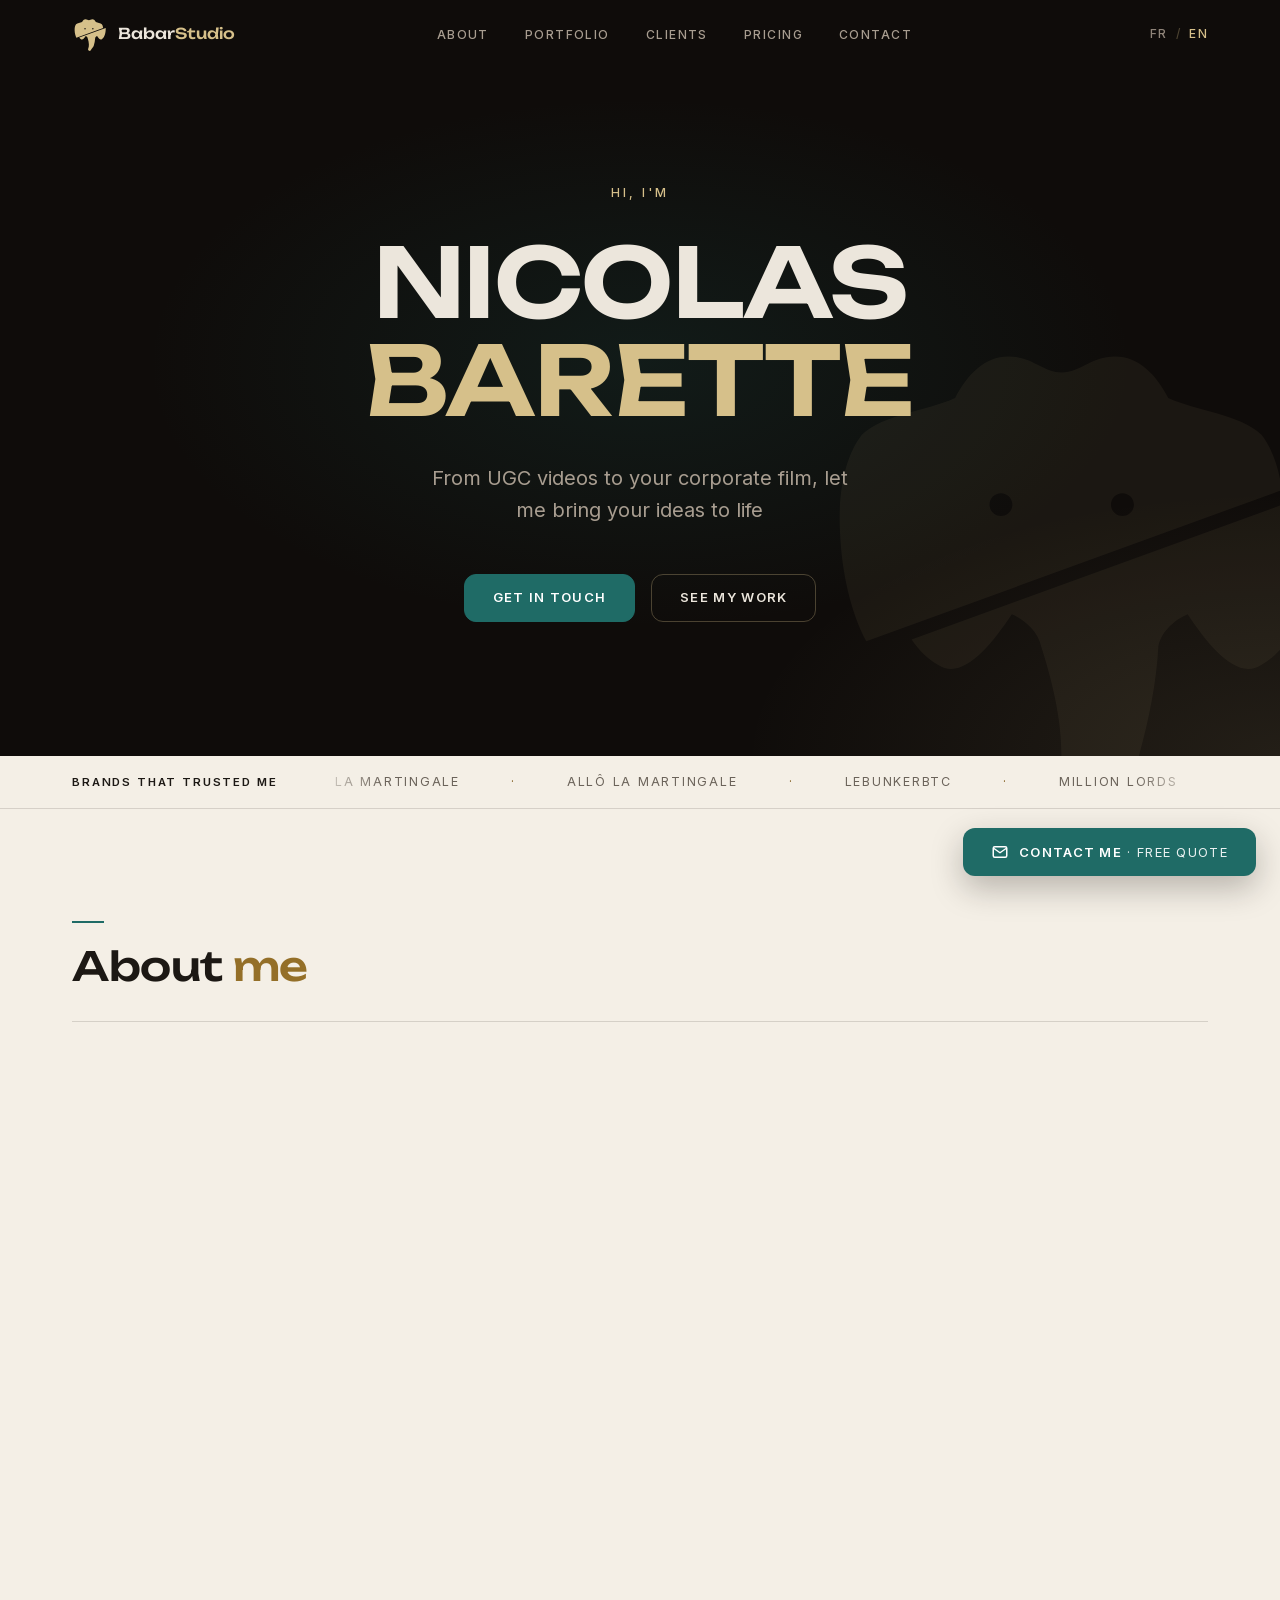
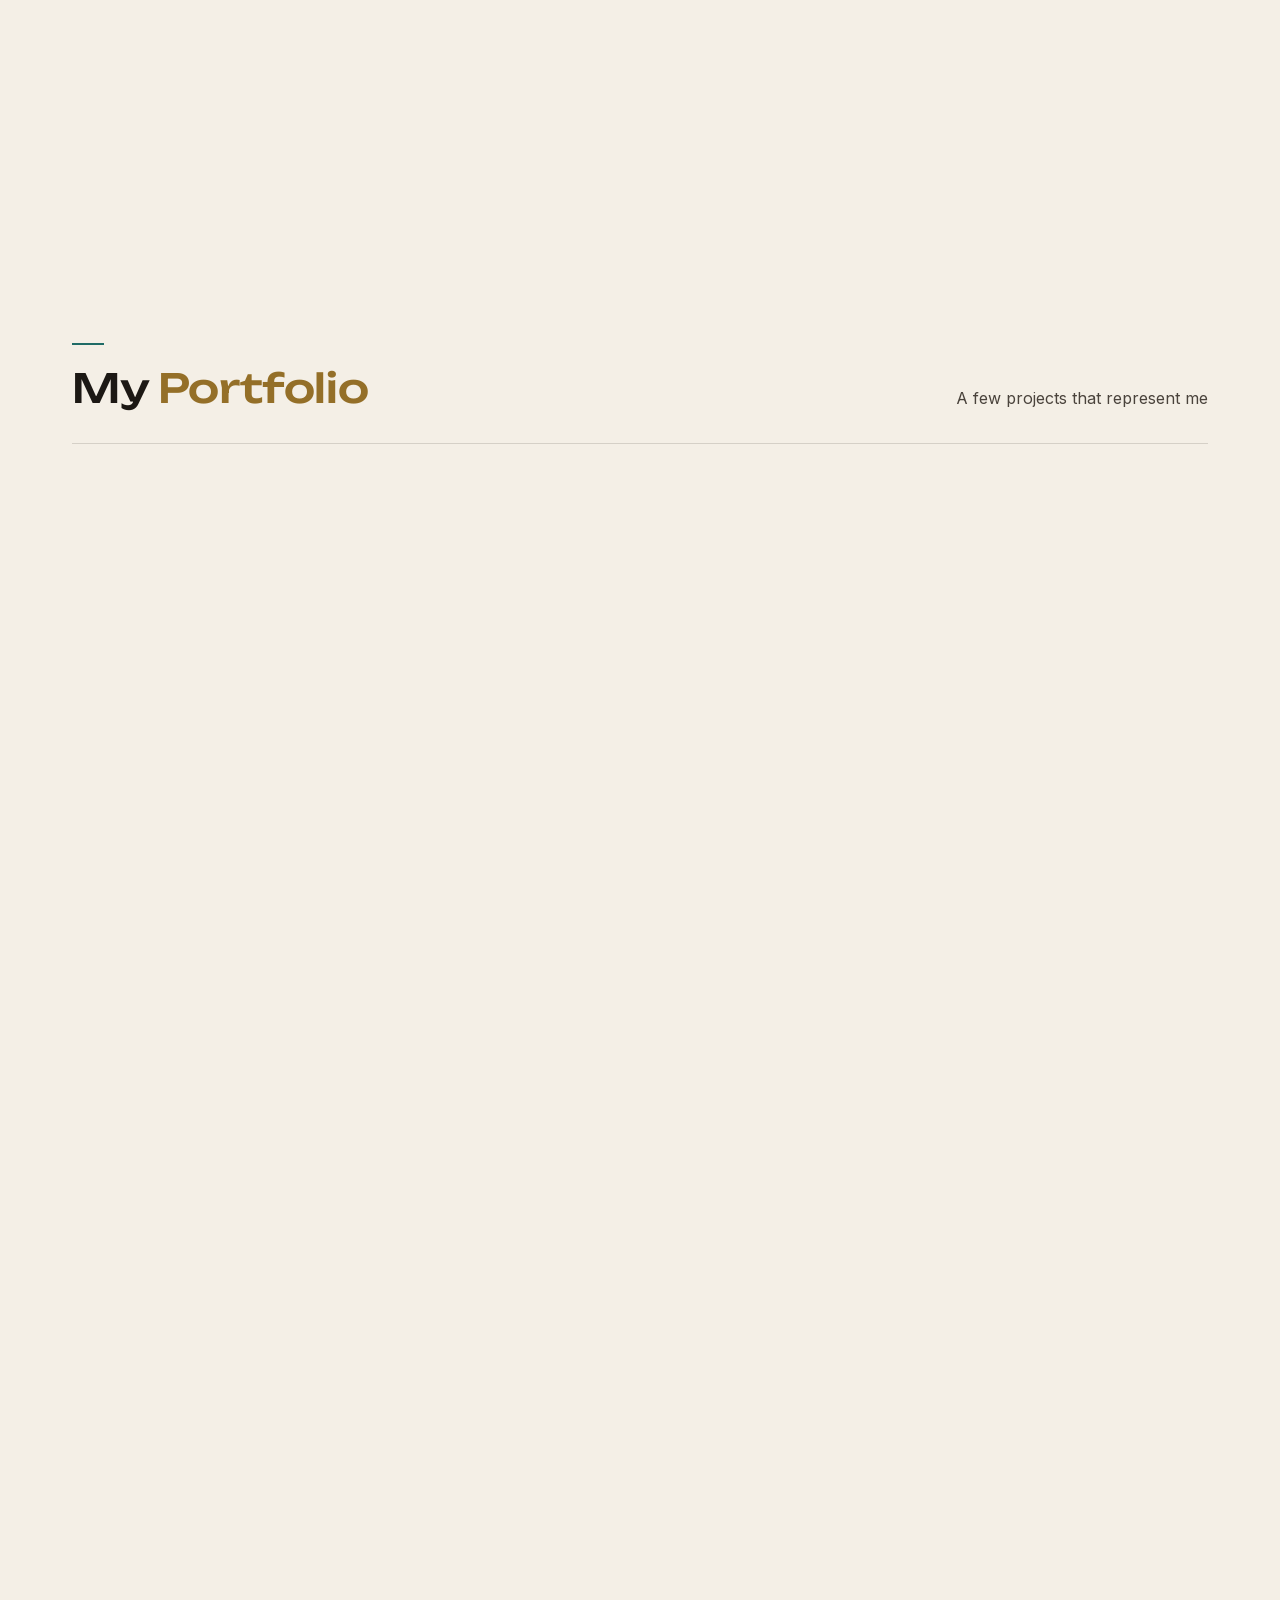
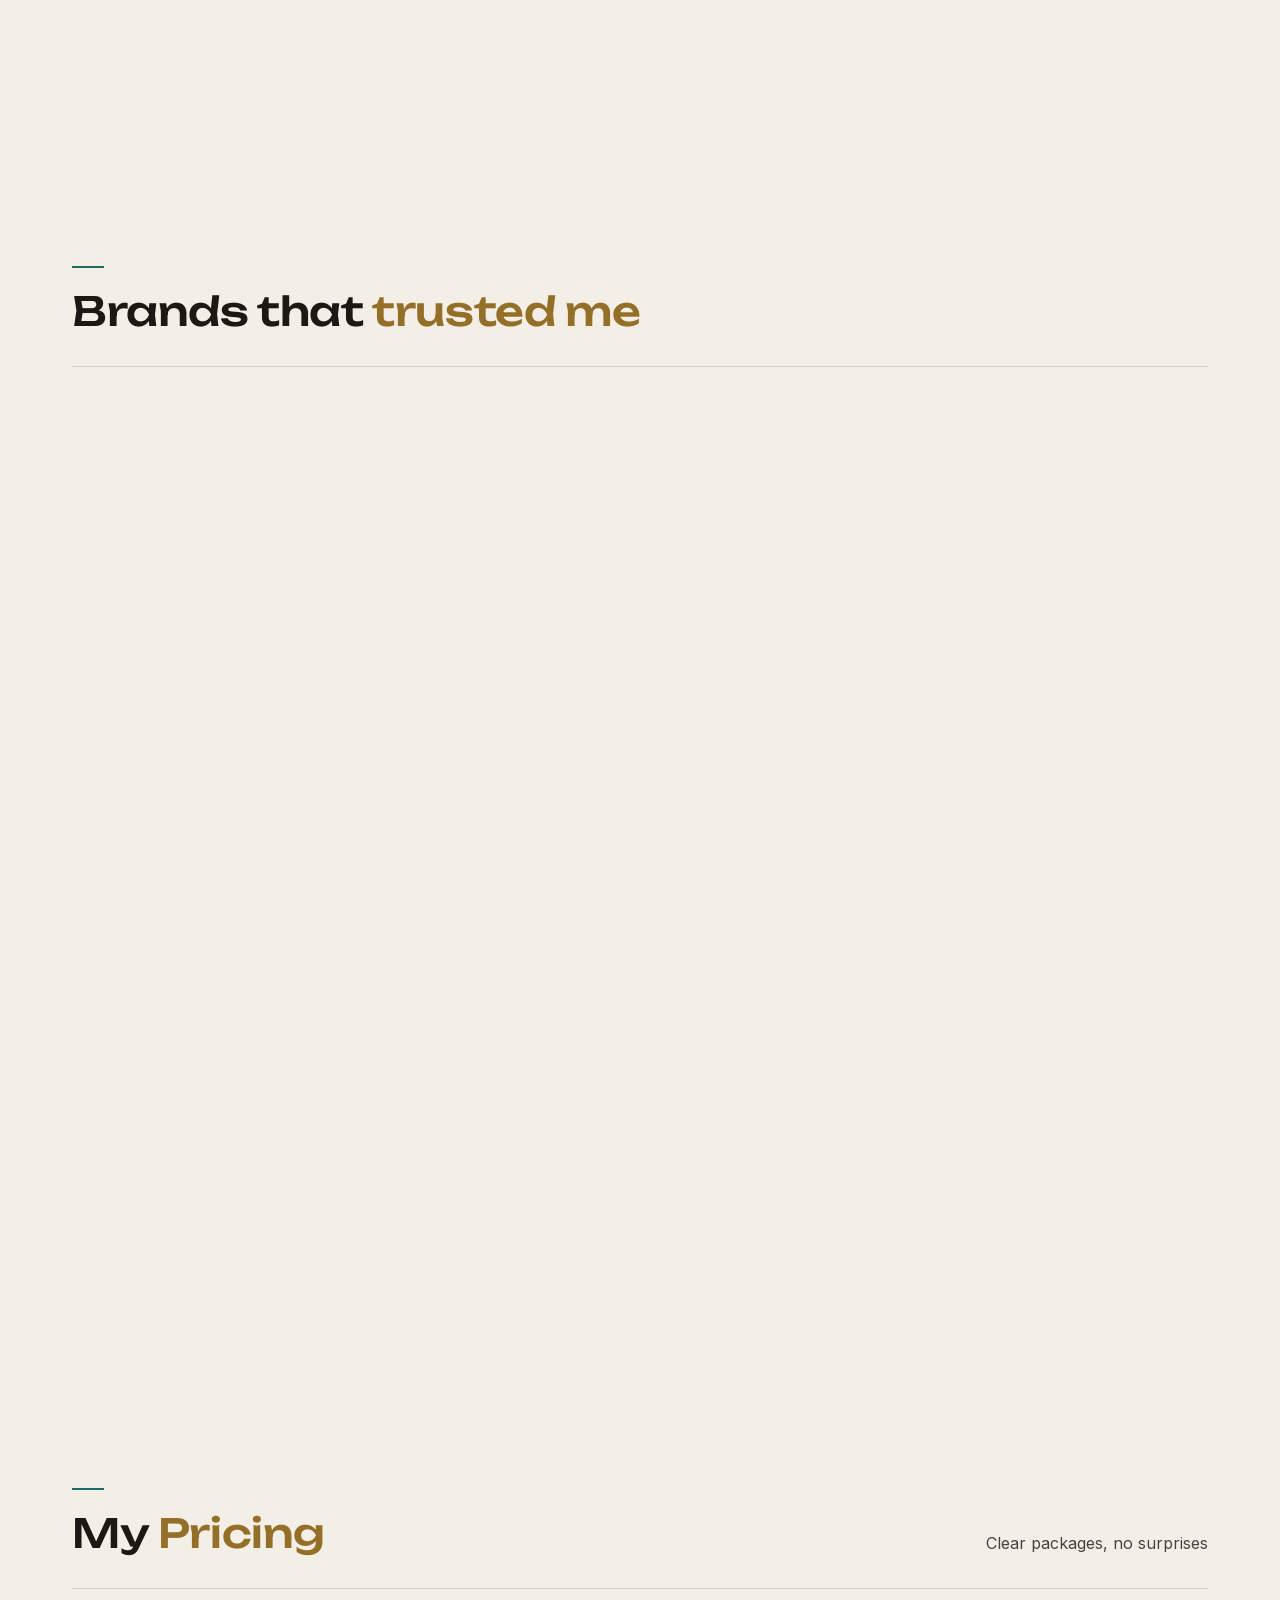
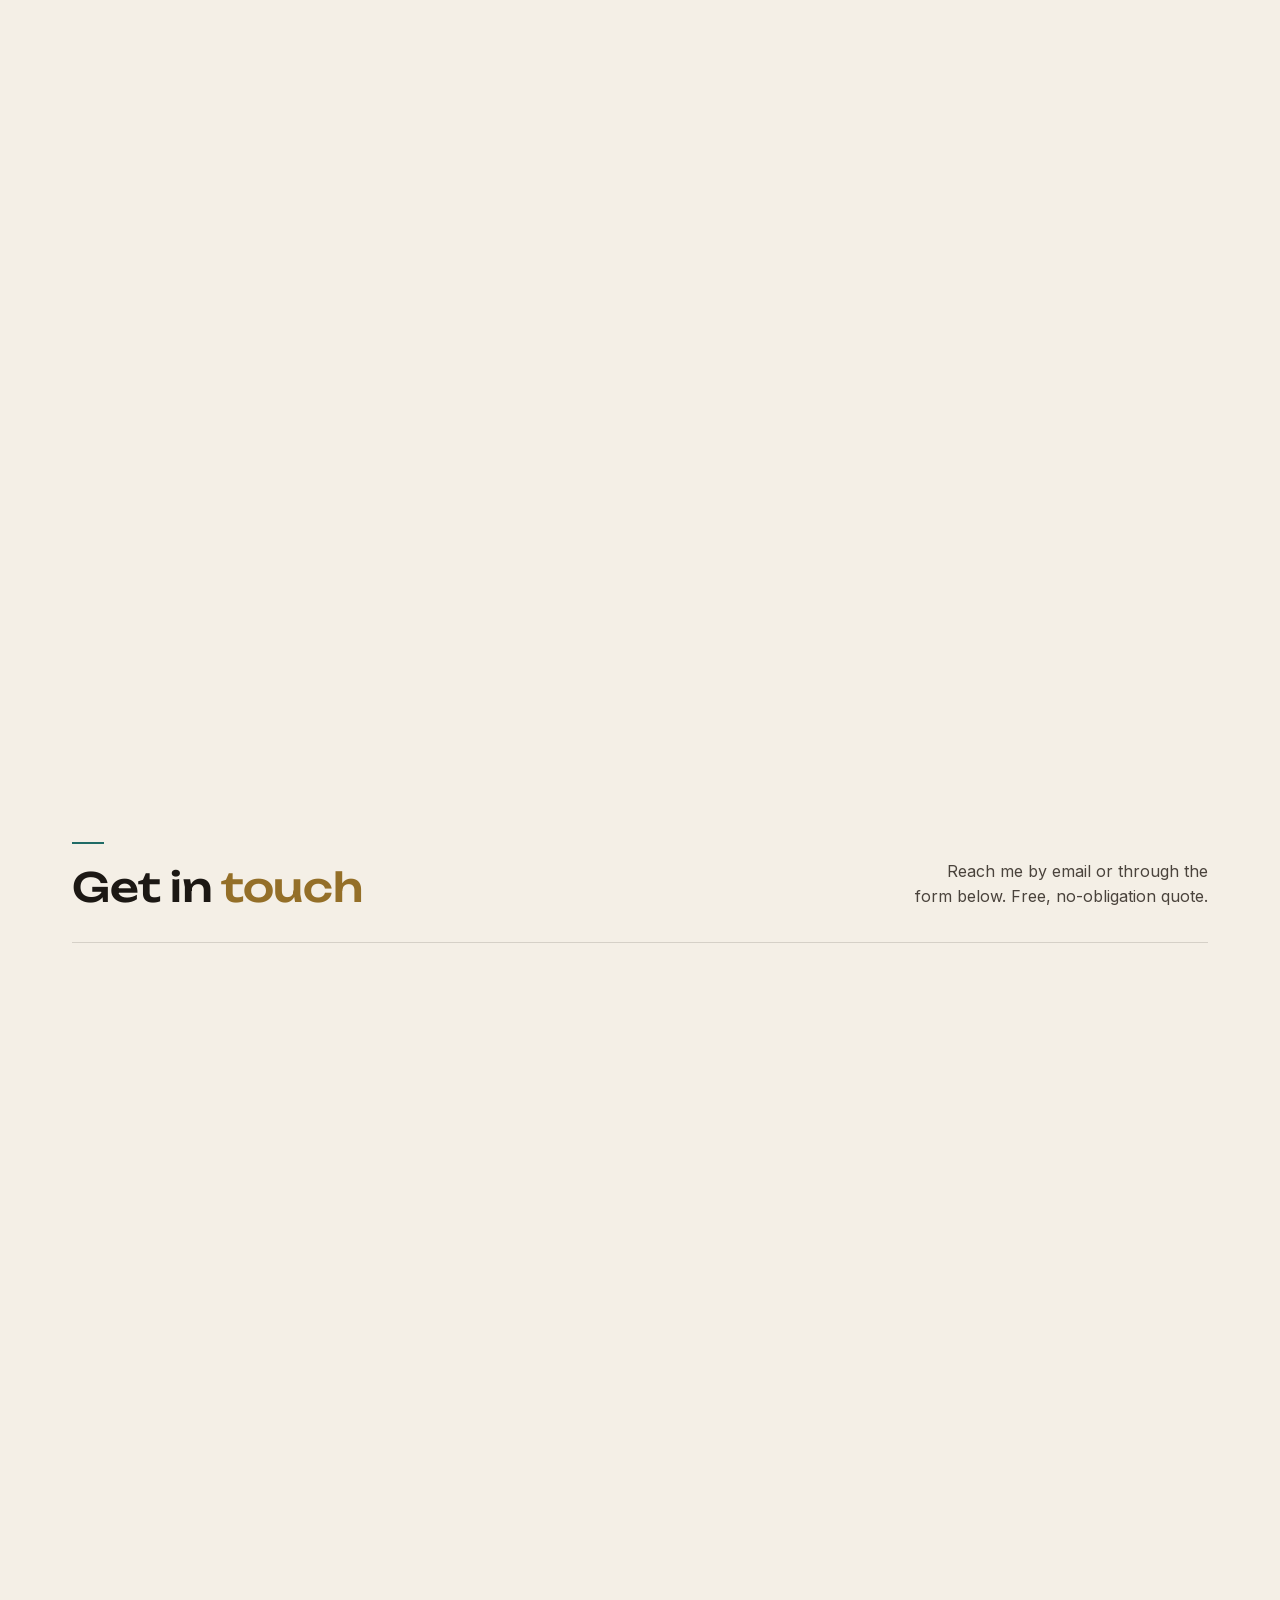
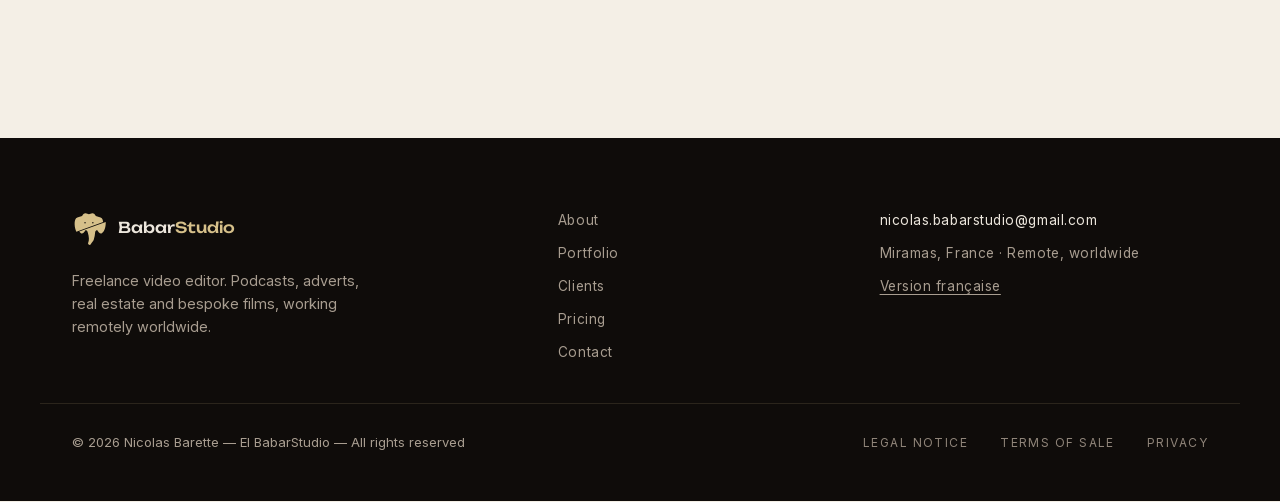
==== commit a5bf6721: "Footer: remote work in French and English, not limited to France Co-Authored-By: Claude Fable 5.1 <n" ====
--- a/en/index.html
+++ b/en/index.html
@@ -645,7 +645,7 @@
       </nav>
       <div class="footer-contact">
         <a href="mailto:nicolas.babarstudio@gmail.com">nicolas.babarstudio@gmail.com</a>
-        <span>Miramas, France · Remote work</span>
+        <span>Miramas, France · Remote, worldwide</span>
         <a href="../" hreflang="fr" class="footer-lang">Version française</a>
       </div>
     </div>
--- a/style.css
+++ b/style.css
@@ -984,17 +984,33 @@
 .tarif-big-card {
   display: flex;
   flex-direction: column;
+  position: relative;
   background: var(--surface);
   border: 1px solid var(--line);
   border-radius: var(--radius);
   overflow: hidden;
-  transform: none !important; /* pas d'effet 3D sur un bloc de texte */
-  transition: border-color 0.3s, box-shadow 0.4s;
+  /* Relief : la carte s'incline légèrement vers la souris (script.js) et un reflet
+     champagne la suit ; --mx / --my sont posés par le script, en pourcentage */
+  --mx: 50%;
+  --my: 50%;
+  transform-style: preserve-3d;
+  will-change: transform;
+  transition: transform 0.45s ease, border-color 0.3s, box-shadow 0.4s;
+}
+.tarif-big-card::after {
+  content: '';
+  position: absolute;
+  inset: 0;
+  pointer-events: none;
+  background: radial-gradient(60% 55% at var(--mx) var(--my), rgba(214, 192, 138, 0.14) 0%, rgba(214, 192, 138, 0) 70%);
+  opacity: 0;
+  transition: opacity 0.4s ease;
 }
 .tarif-big-card:hover {
   border-color: var(--line-strong);
-  box-shadow: var(--shadow);
-}
+  box-shadow: 0 24px 60px rgba(0, 0, 0, 0.28), 0 6px 18px rgba(0, 0, 0, 0.18);
+}
+.tarif-big-card:hover::after { opacity: 1; }
 
 .tarif-card-header {
   padding: 1.75rem 1.75rem 1.5rem;
@@ -1735,6 +1751,8 @@
 
   .reveal { opacity: 1; transform: none; }
   .hero-band-list { animation: none; flex-wrap: wrap; }
+  .tarif-big-card { transform: none !important; }
+  .tarif-big-card::after { display: none; }
   .hero-band-list[aria-hidden="true"] { display: none; }
   .hero-band-track { mask-image: none; -webkit-mask-image: none; }
 
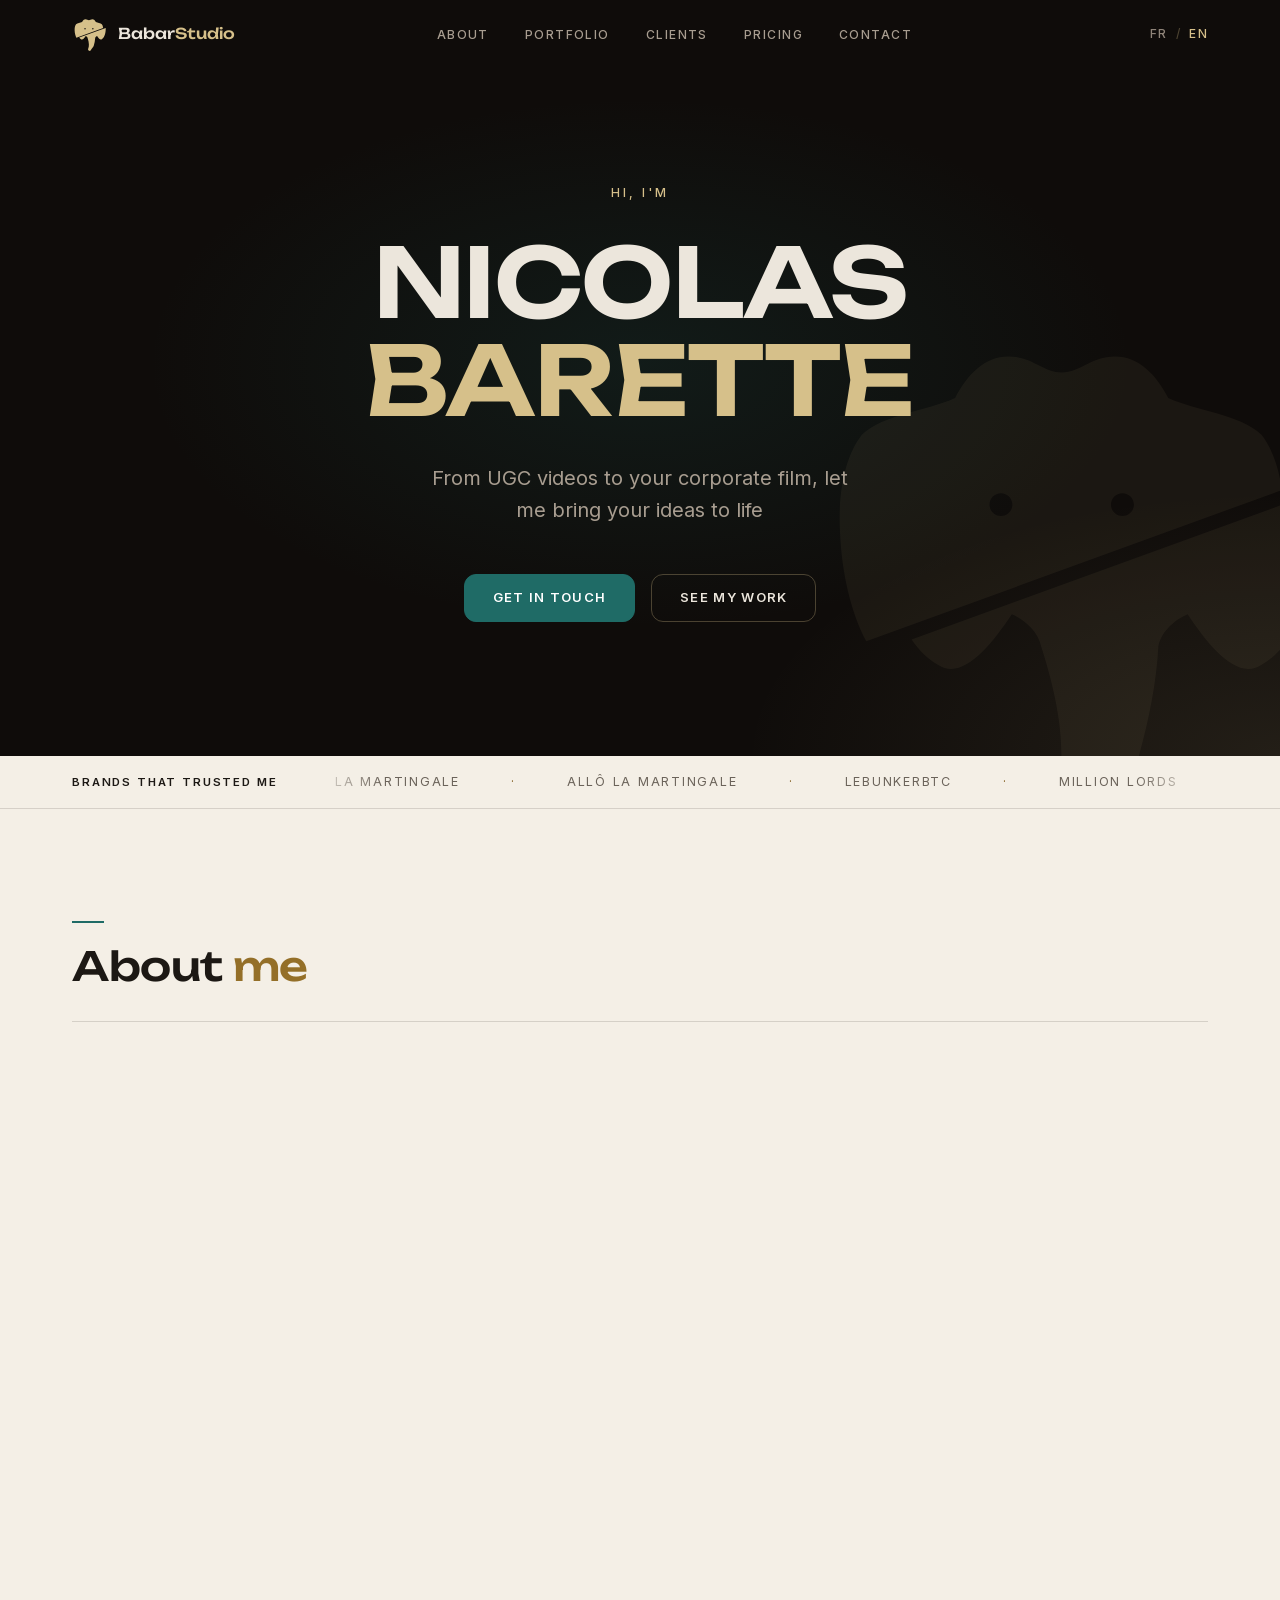
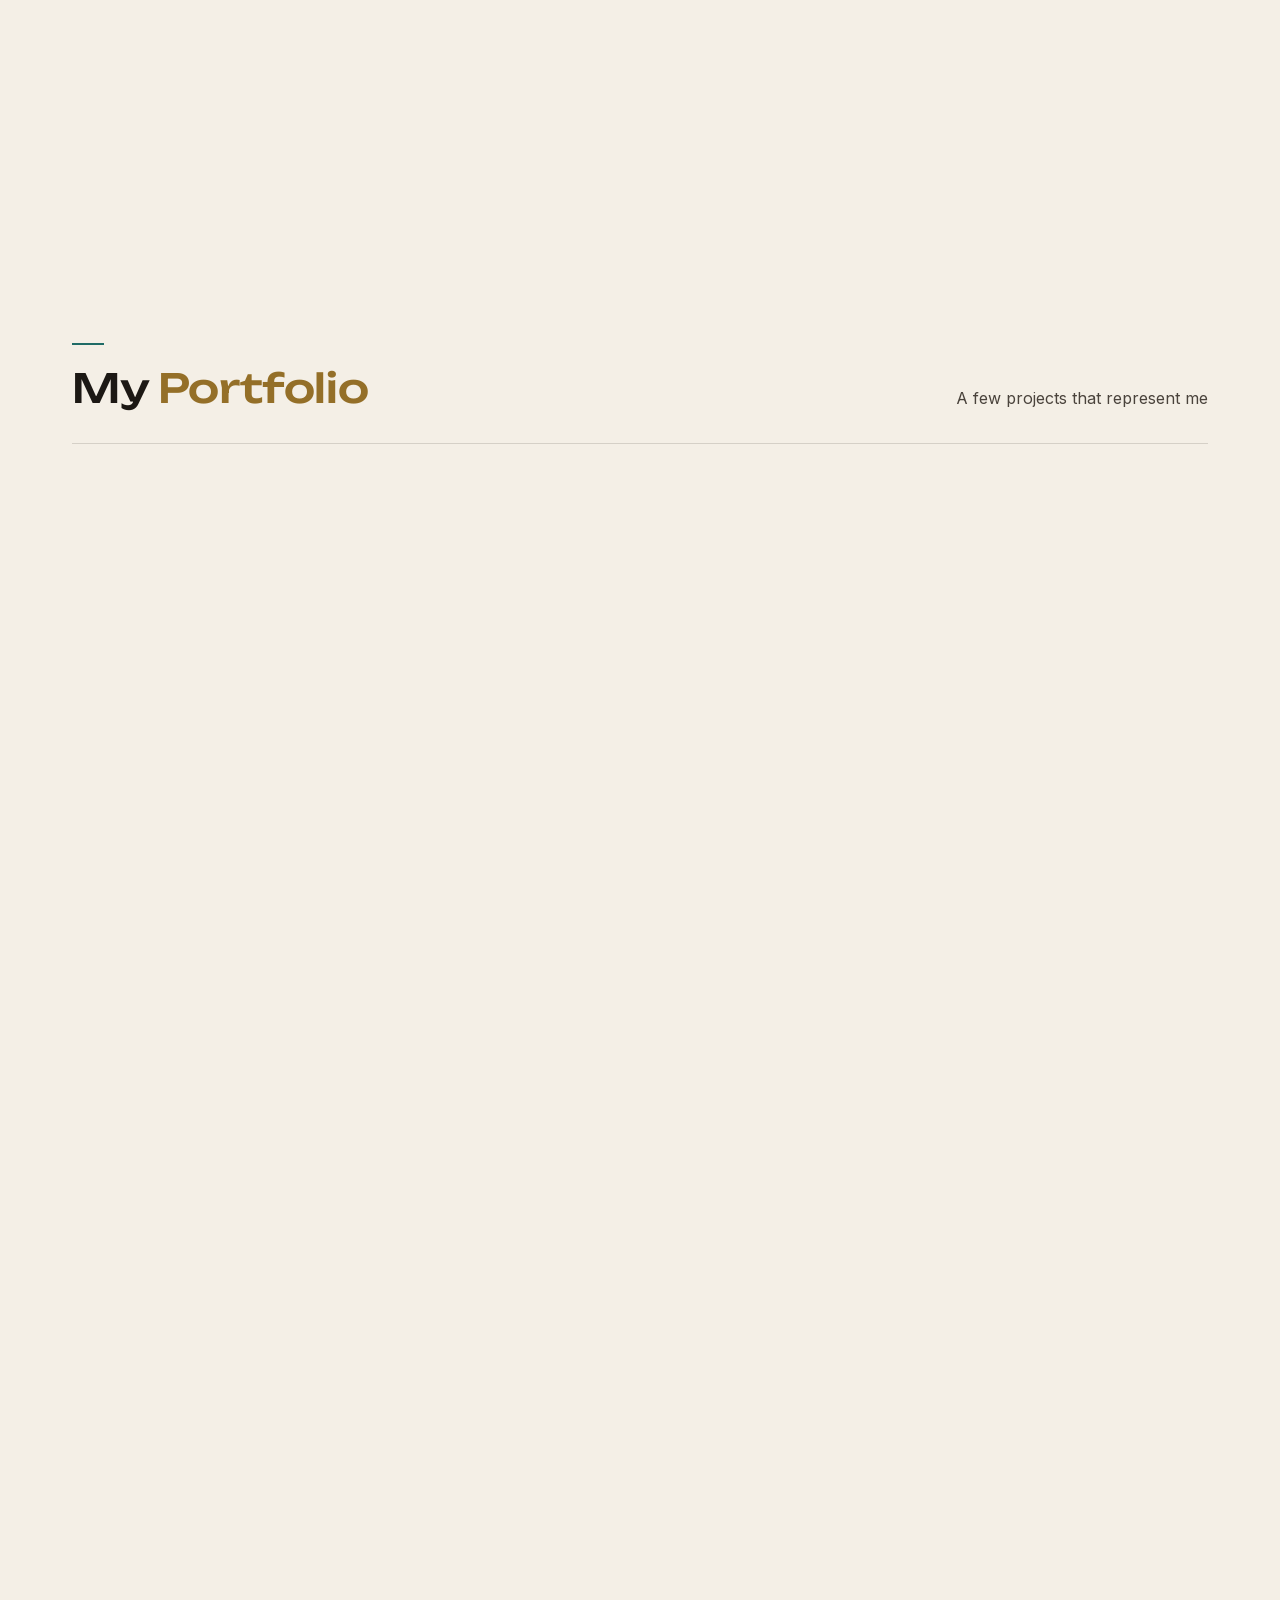
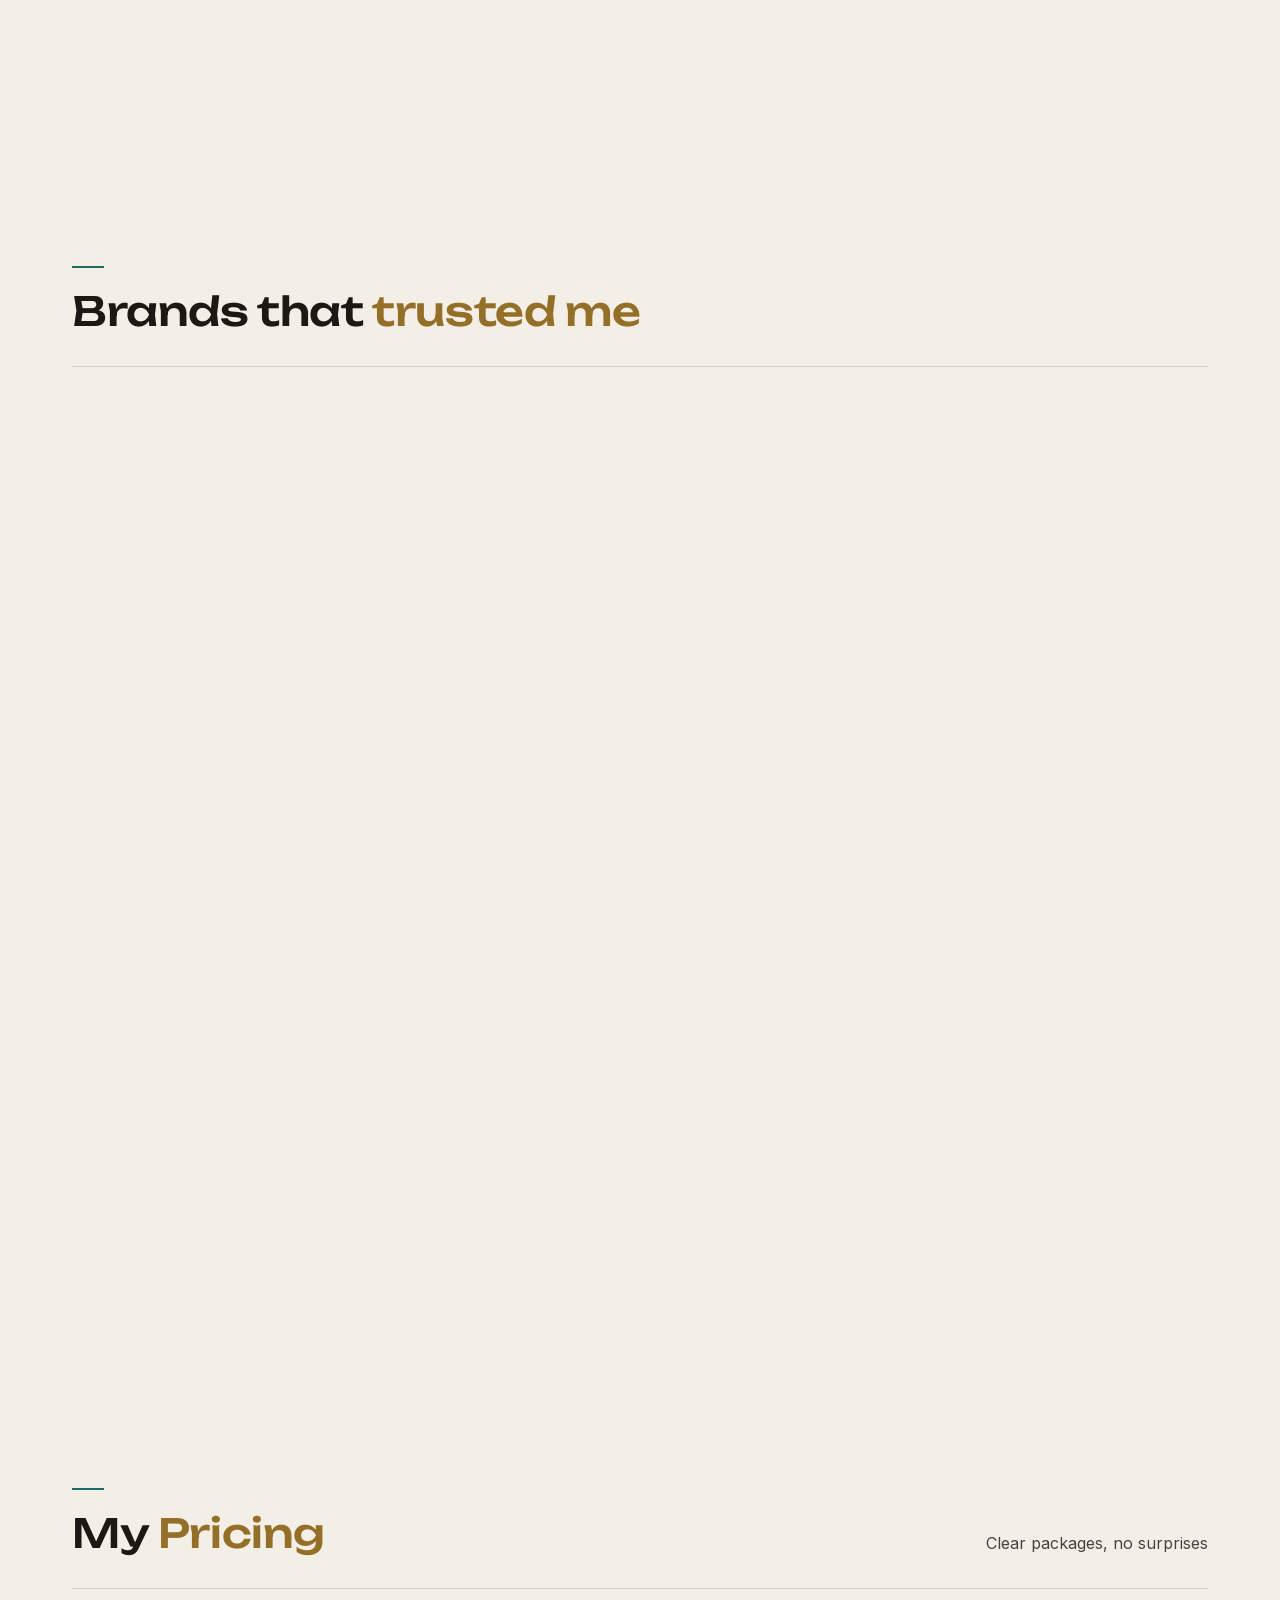
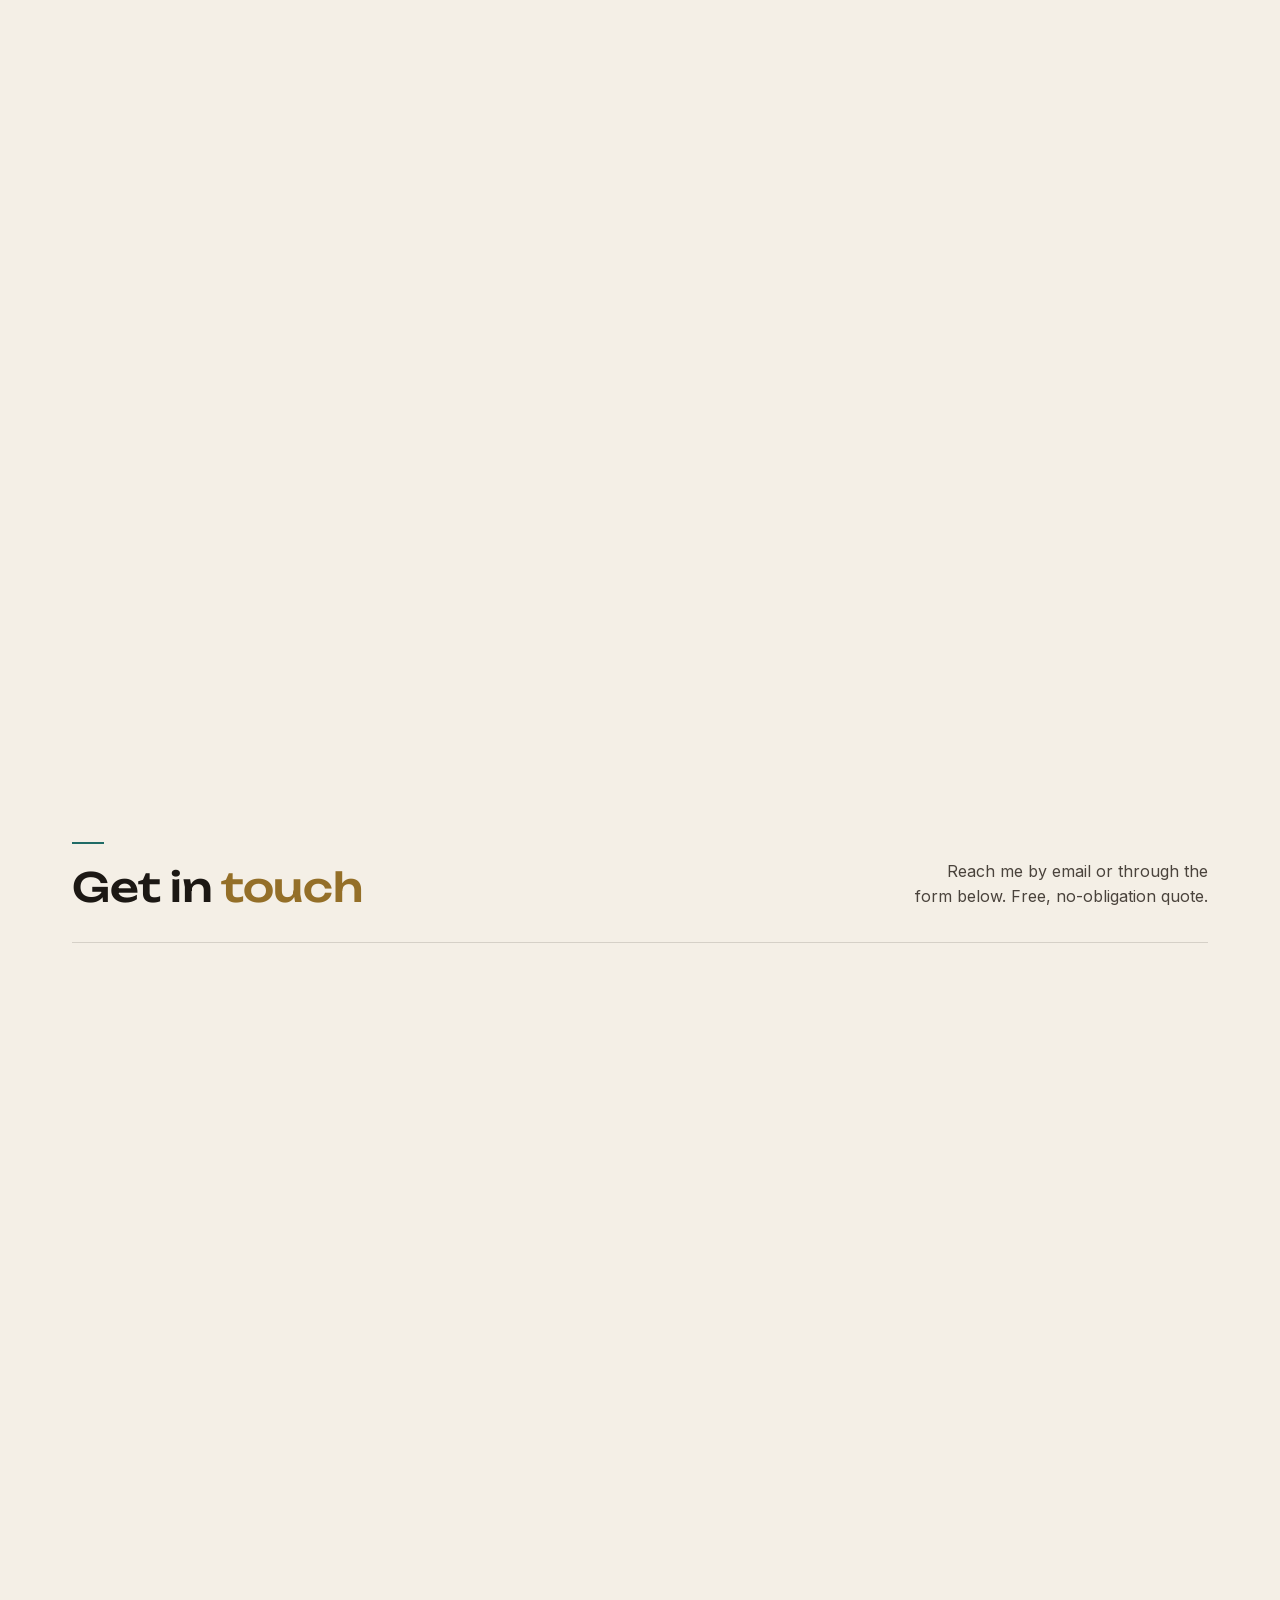
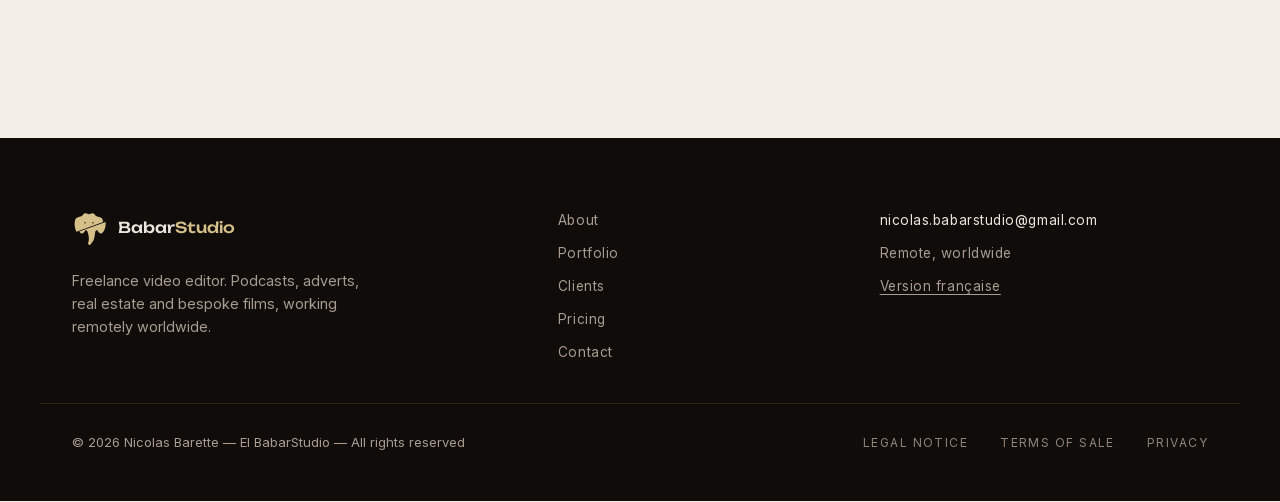
==== commit 07dce6fe: "Landing pages: no more Miramas, remote work only Co-Authored-By: Claude Fable 5.1 <noreply@anthropic" ====
--- a/en/index.html
+++ b/en/index.html
@@ -51,7 +51,6 @@
     "email": "nicolas.babarstudio@gmail.com",
     "priceRange": "€€",
     "founder": { "@type": "Person", "name": "Nicolas Barette", "jobTitle": "Video editor" },
-    "address": { "@type": "PostalAddress", "addressLocality": "Miramas", "postalCode": "13140", "addressCountry": "FR" },
     "areaServed": ["France", "Worldwide"],
     "knowsLanguage": ["fr", "en"]
   }
@@ -575,7 +574,7 @@
           </div>
           <div class="contact-item">
             <div class="contact-icon" aria-hidden="true"><svg class="ic" aria-hidden="true" focusable="false"><use href="#i-pin"/></svg></div>
-            <div><h3>Based in</h3><p>Miramas, France — working worldwide</p></div>
+            <div><h3>Location</h3><p>Remote, in English and French — worldwide</p></div>
           </div>
           <div class="contact-steps">
             <h3>How it works</h3>
@@ -645,7 +644,7 @@
       </nav>
       <div class="footer-contact">
         <a href="mailto:nicolas.babarstudio@gmail.com">nicolas.babarstudio@gmail.com</a>
-        <span>Miramas, France · Remote, worldwide</span>
+        <span>Remote, worldwide</span>
         <a href="../" hreflang="fr" class="footer-lang">Version française</a>
       </div>
     </div>
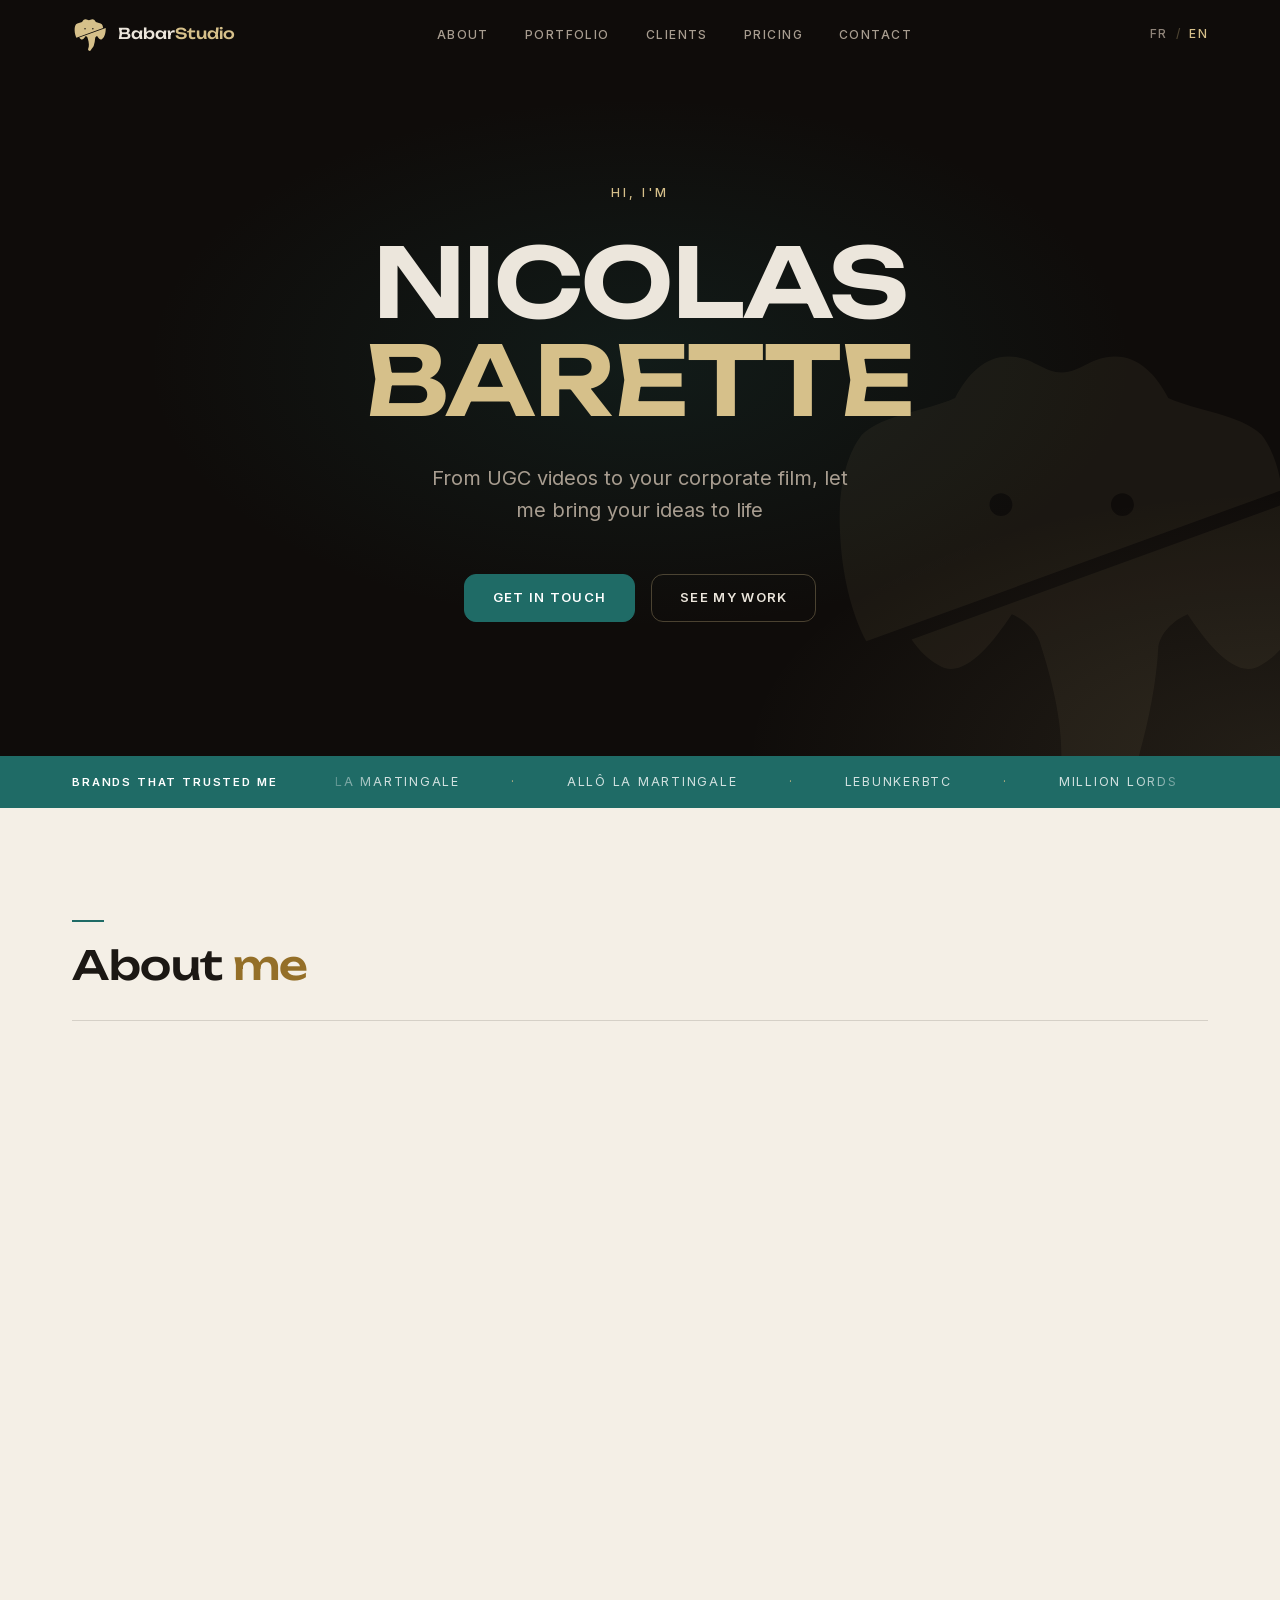
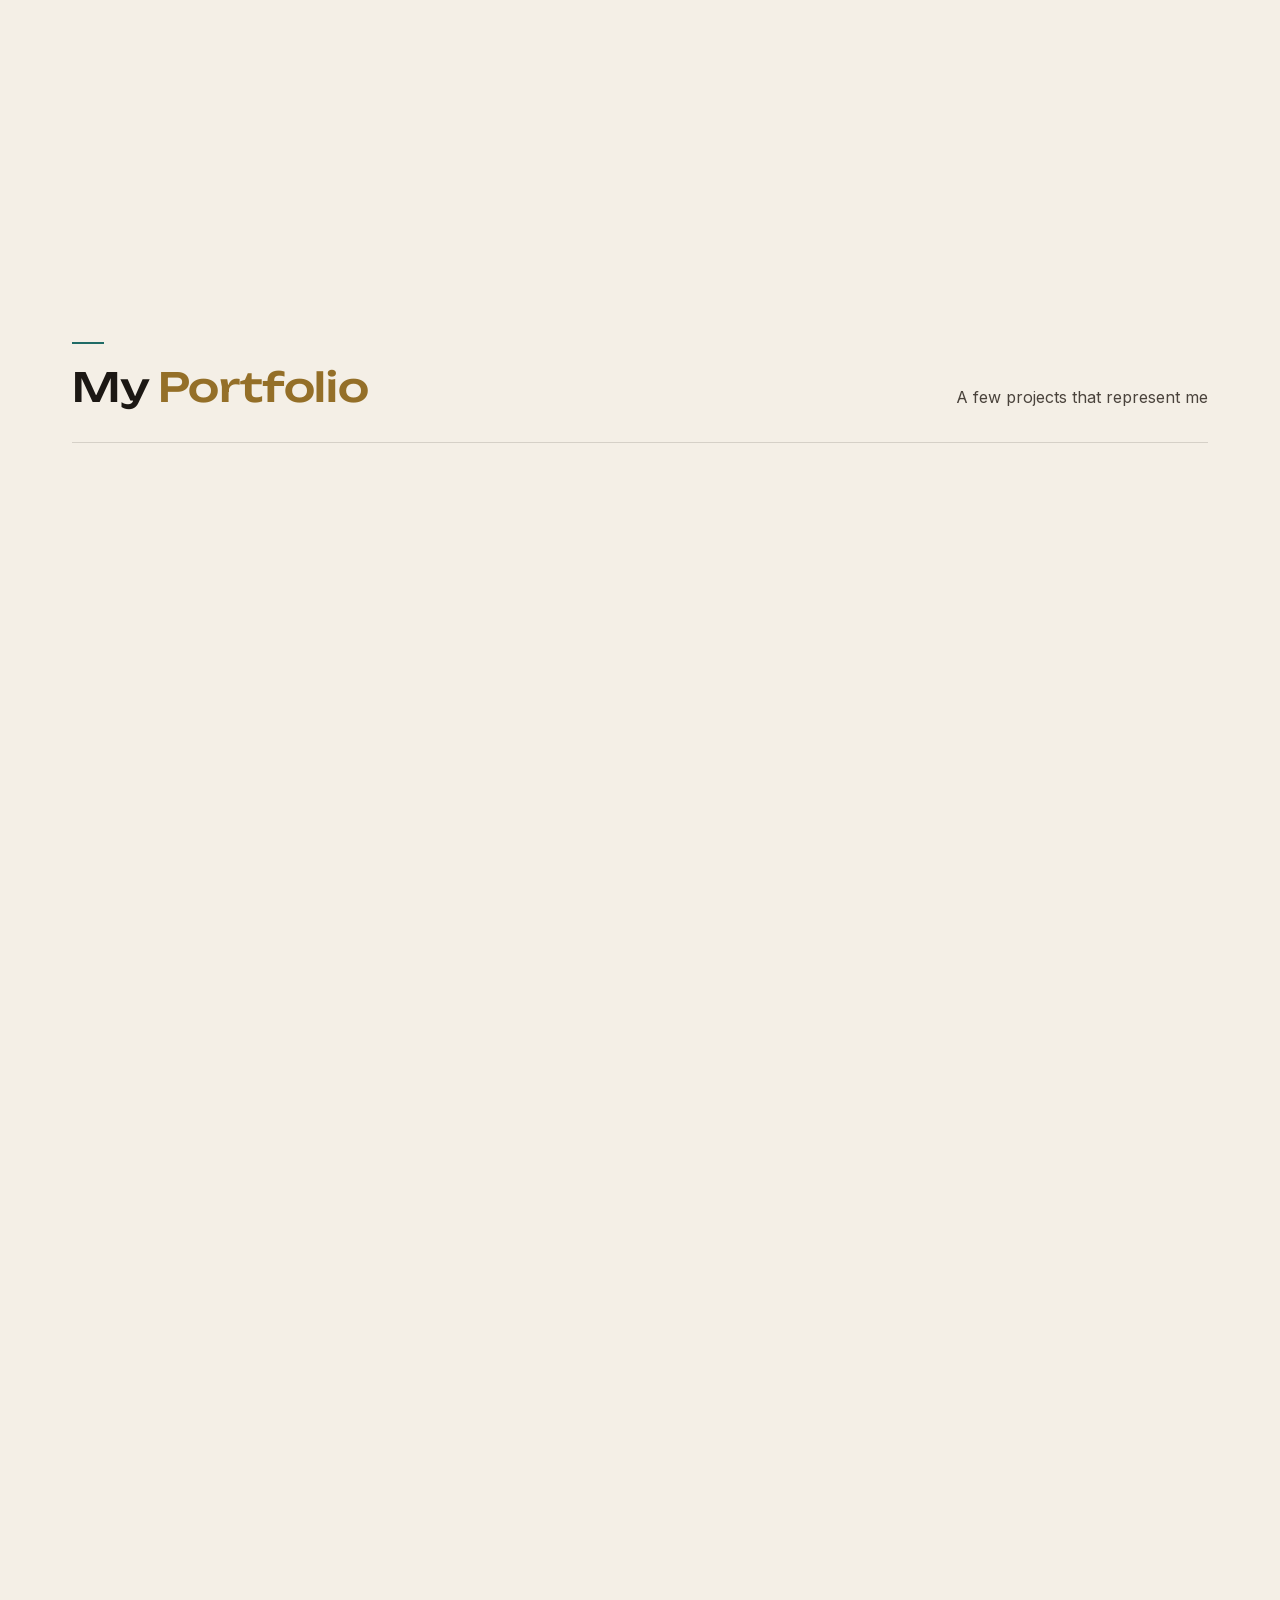
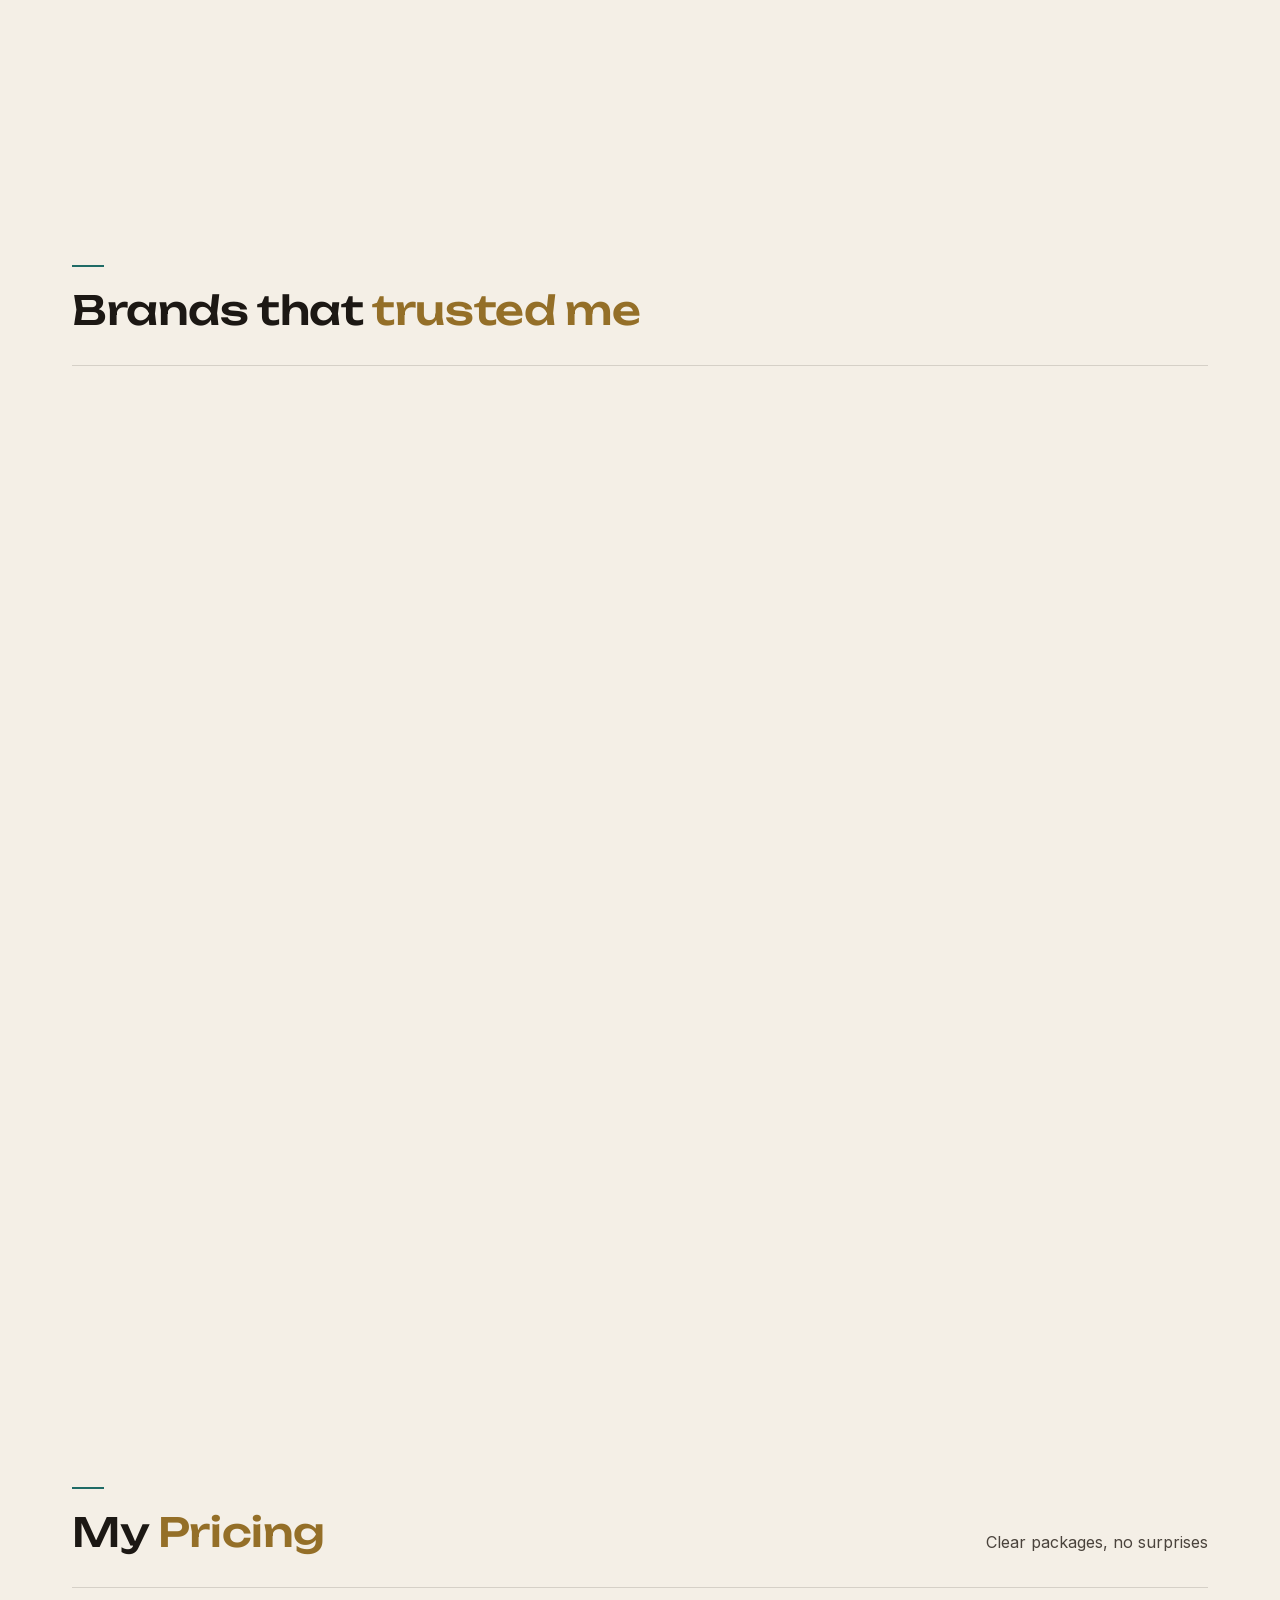
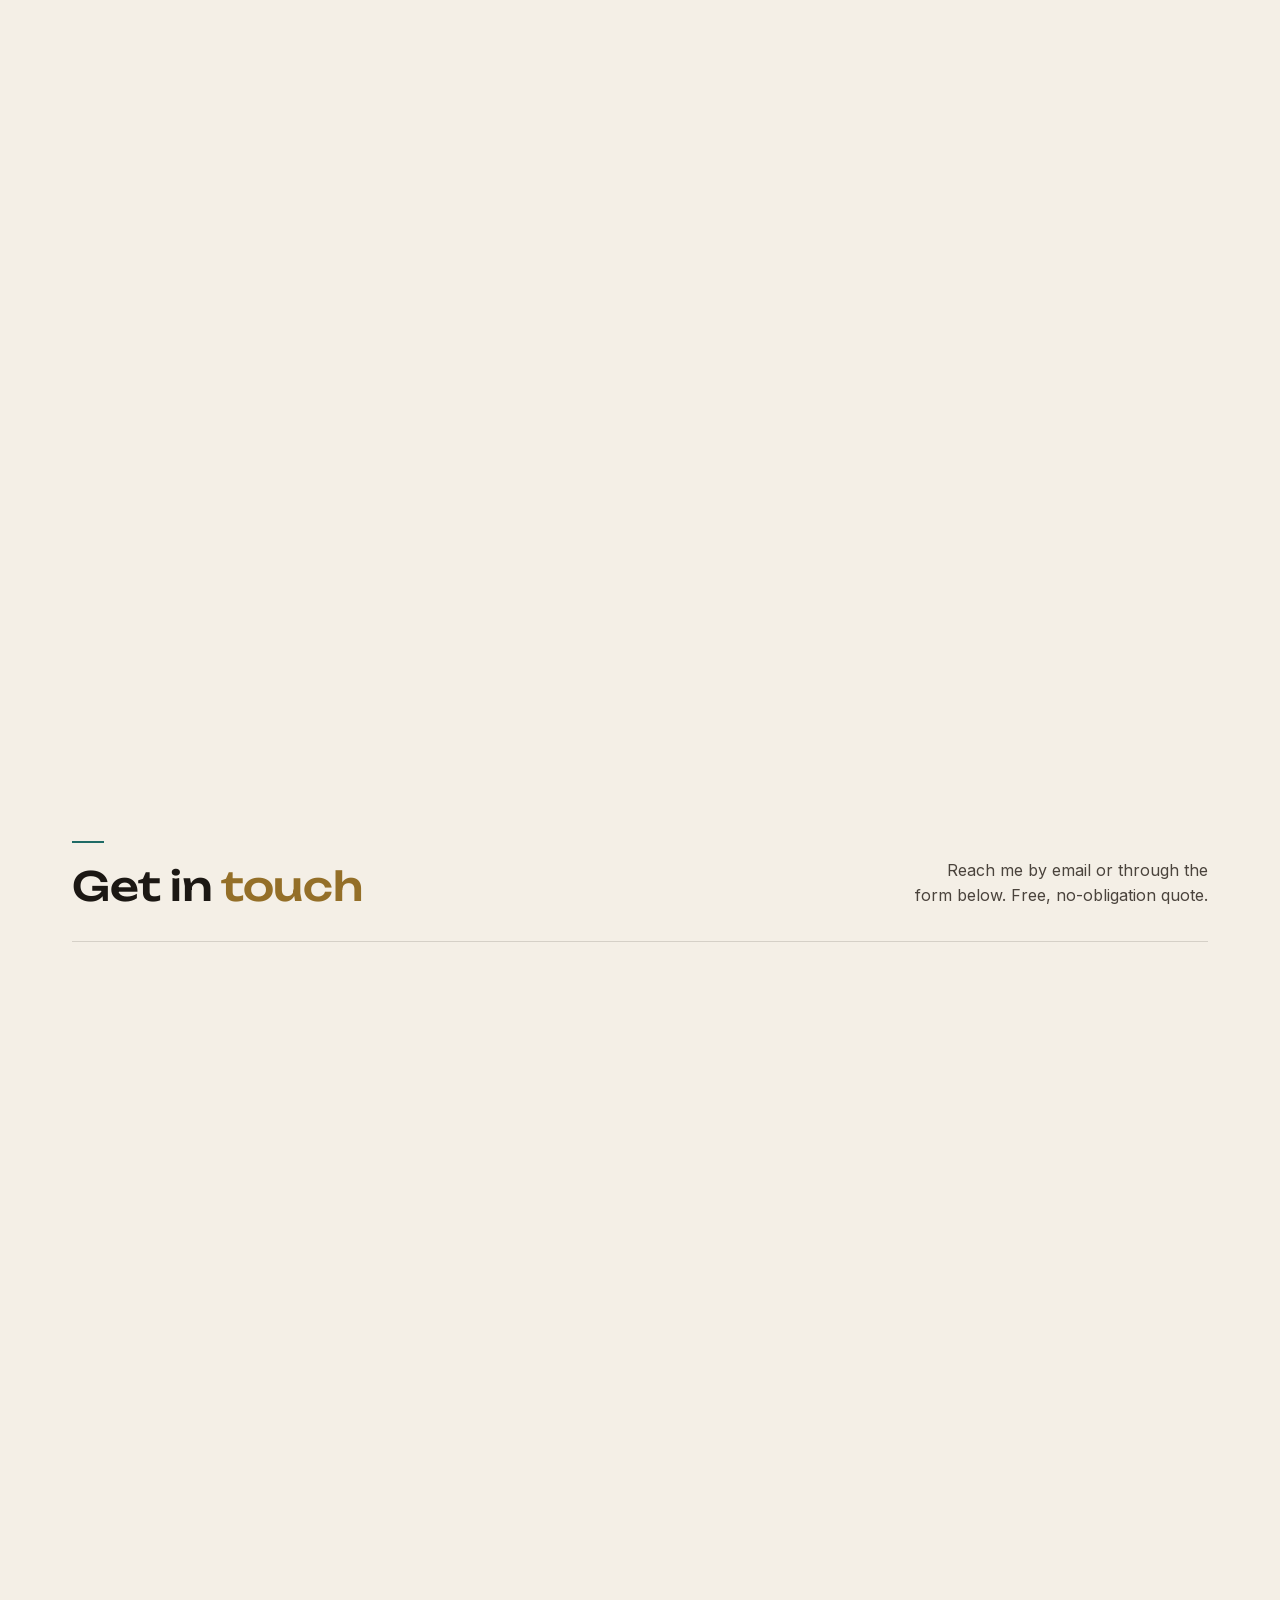
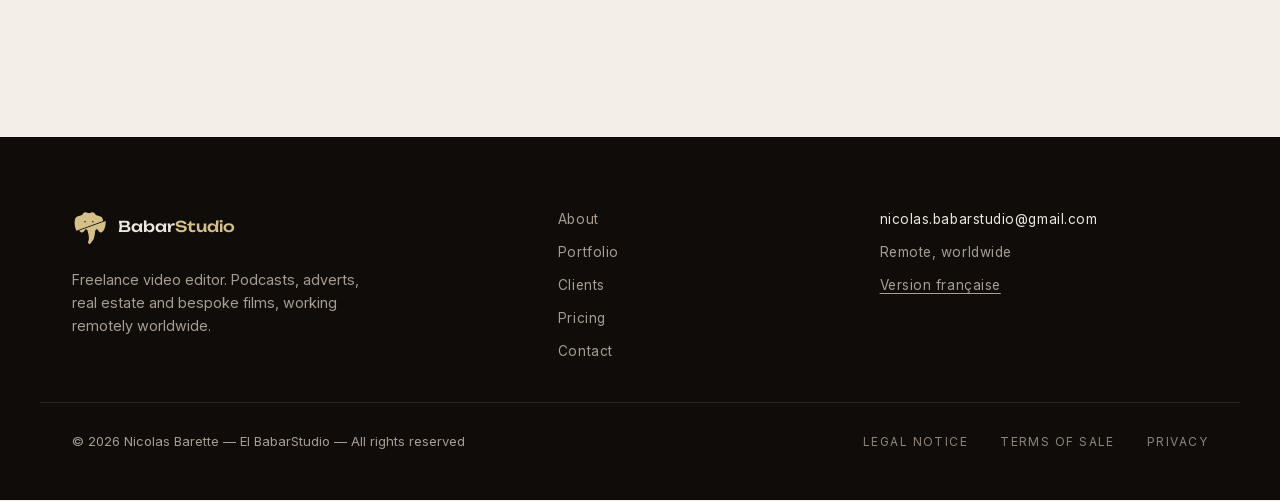
==== commit d069ebf0: "Podcast 1 h pricing at 300 € Co-Authored-By: Claude Fable 5.1 <noreply@anthropic.com> Claude-Session" ====
--- a/en/index.html
+++ b/en/index.html
@@ -519,7 +519,7 @@
           <div class="tarif-card-body">
             <div class="tarif-line">
               <div class="tarif-line-info"><span class="tarif-line-name">Podcast · 1 hr</span><span class="tarif-line-desc">Editing of a one-hour episode</span></div>
-              <span class="tarif-line-price">€250</span>
+              <span class="tarif-line-price">€300</span>
             </div>
             <div class="tarif-line">
               <div class="tarif-line-info"><span class="tarif-line-name">Podcast trailer</span><span class="tarif-line-desc">Clip selection, pacing, B-roll, zoom effects, custom subtitles</span></div>
--- a/style.css
+++ b/style.css
@@ -1673,8 +1673,7 @@
 .hero-band {
   position: relative;
   z-index: 1;
-  background: var(--bg);
-  border-bottom: 1px solid var(--line);
+  background: #1f6b66; /* bande pétrole : respiration entre le bloc sombre et l'ivoire */
   padding: 1rem 0;
   overflow: hidden;
 }
@@ -1692,7 +1691,7 @@
   font-weight: 600;
   letter-spacing: 0.16em;
   text-transform: uppercase;
-  color: var(--text);
+  color: #ffffff;
   white-space: nowrap;
 }
 .hero-band-track {
@@ -1717,13 +1716,13 @@
   font-size: 0.78rem;
   letter-spacing: 0.14em;
   text-transform: uppercase;
-  color: var(--text-3);
+  color: rgba(255, 255, 255, 0.8); /* 5.5:1 sur le pétrole */
   white-space: nowrap;
 }
 .hero-band-list li::after {
   content: '·';
   margin-left: 3.2rem;
-  color: var(--gold);
+  color: rgba(214, 192, 138, 0.9);
 }
 .hero-band:hover .hero-band-list { animation-play-state: paused; }
 @keyframes band-scroll {
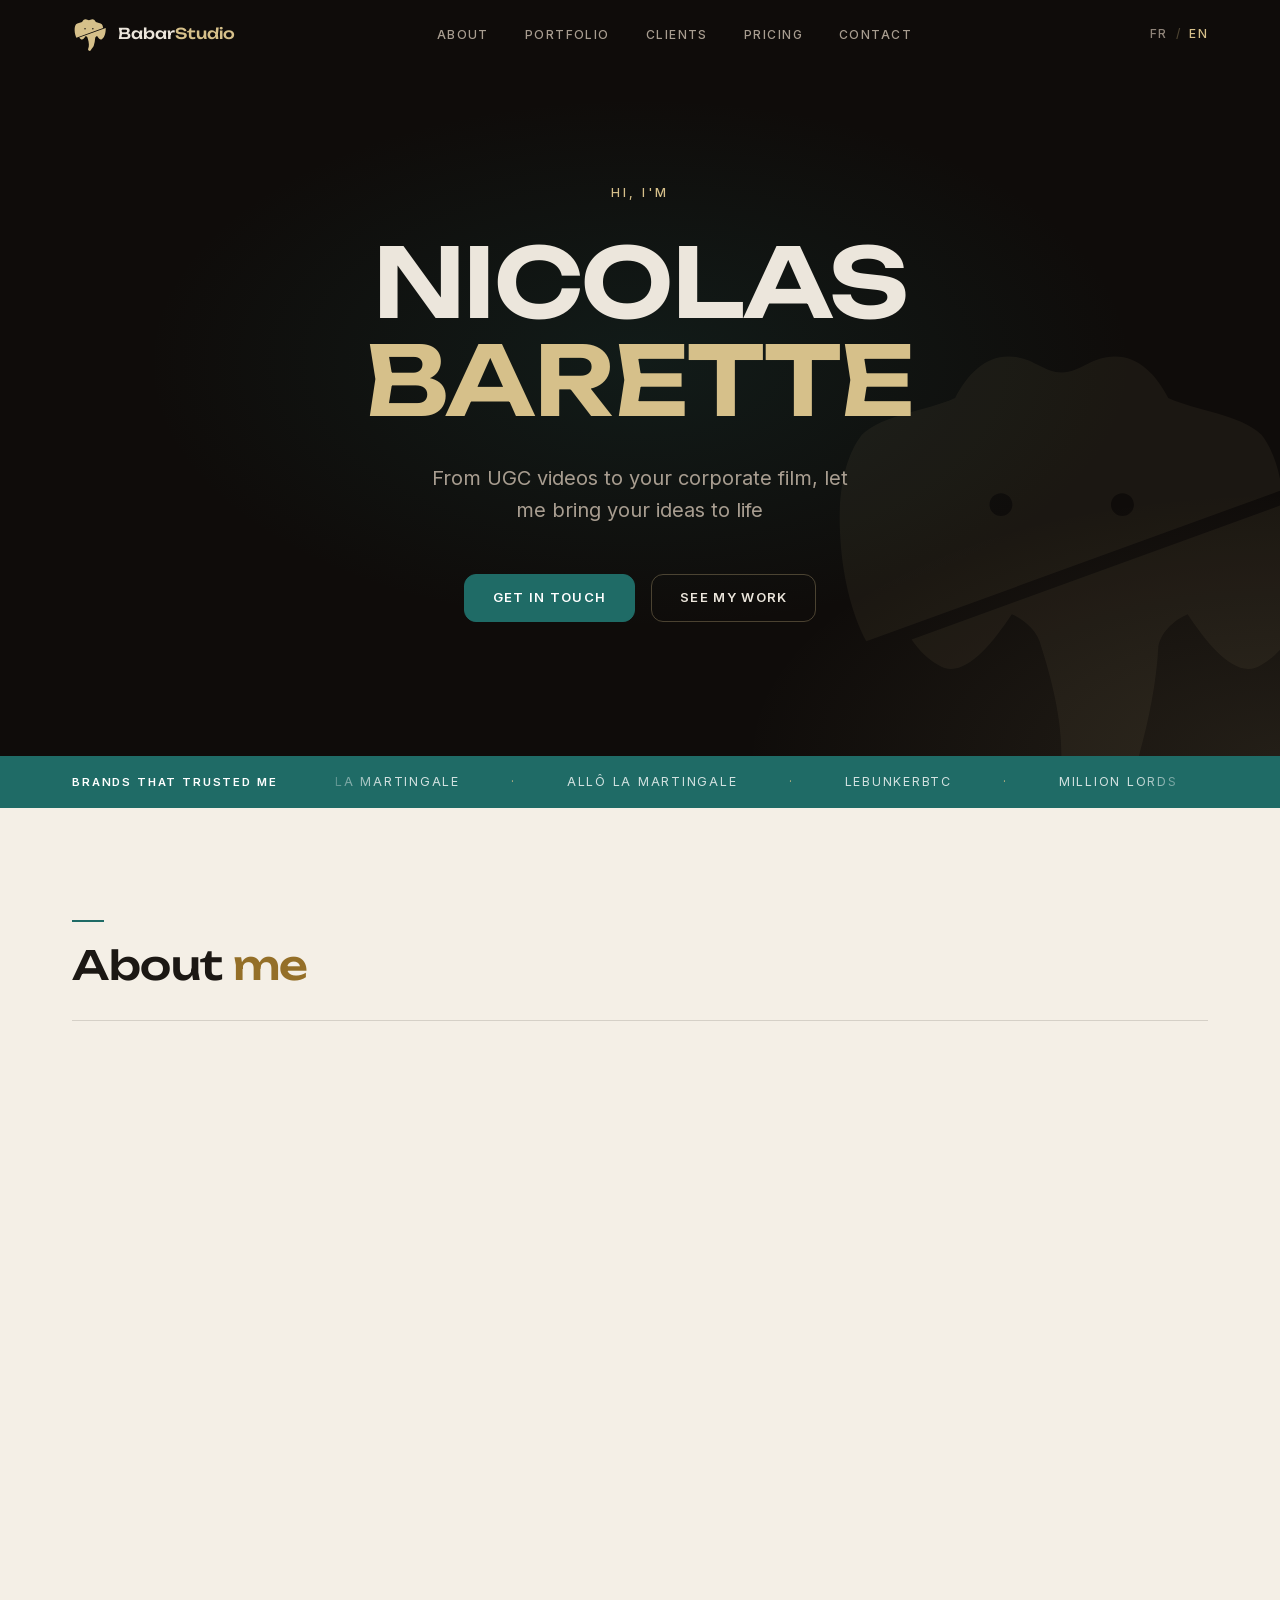
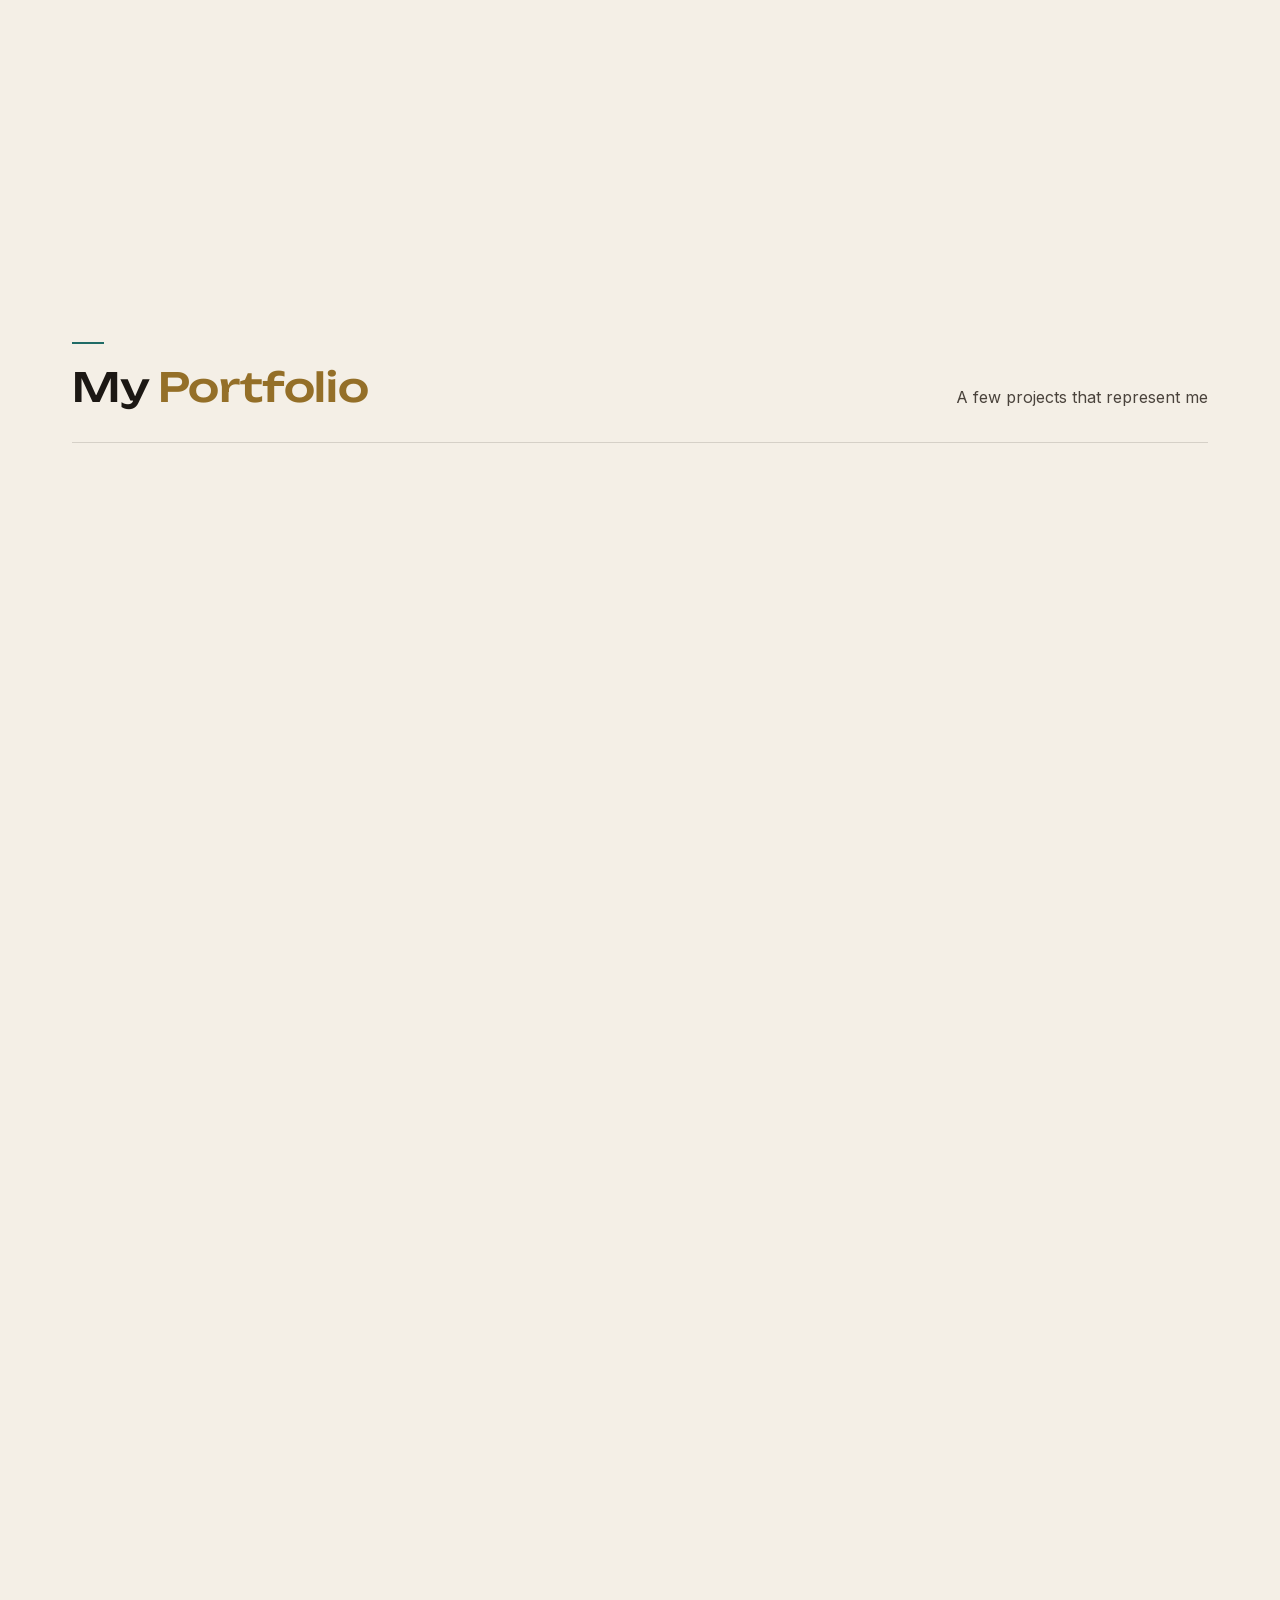
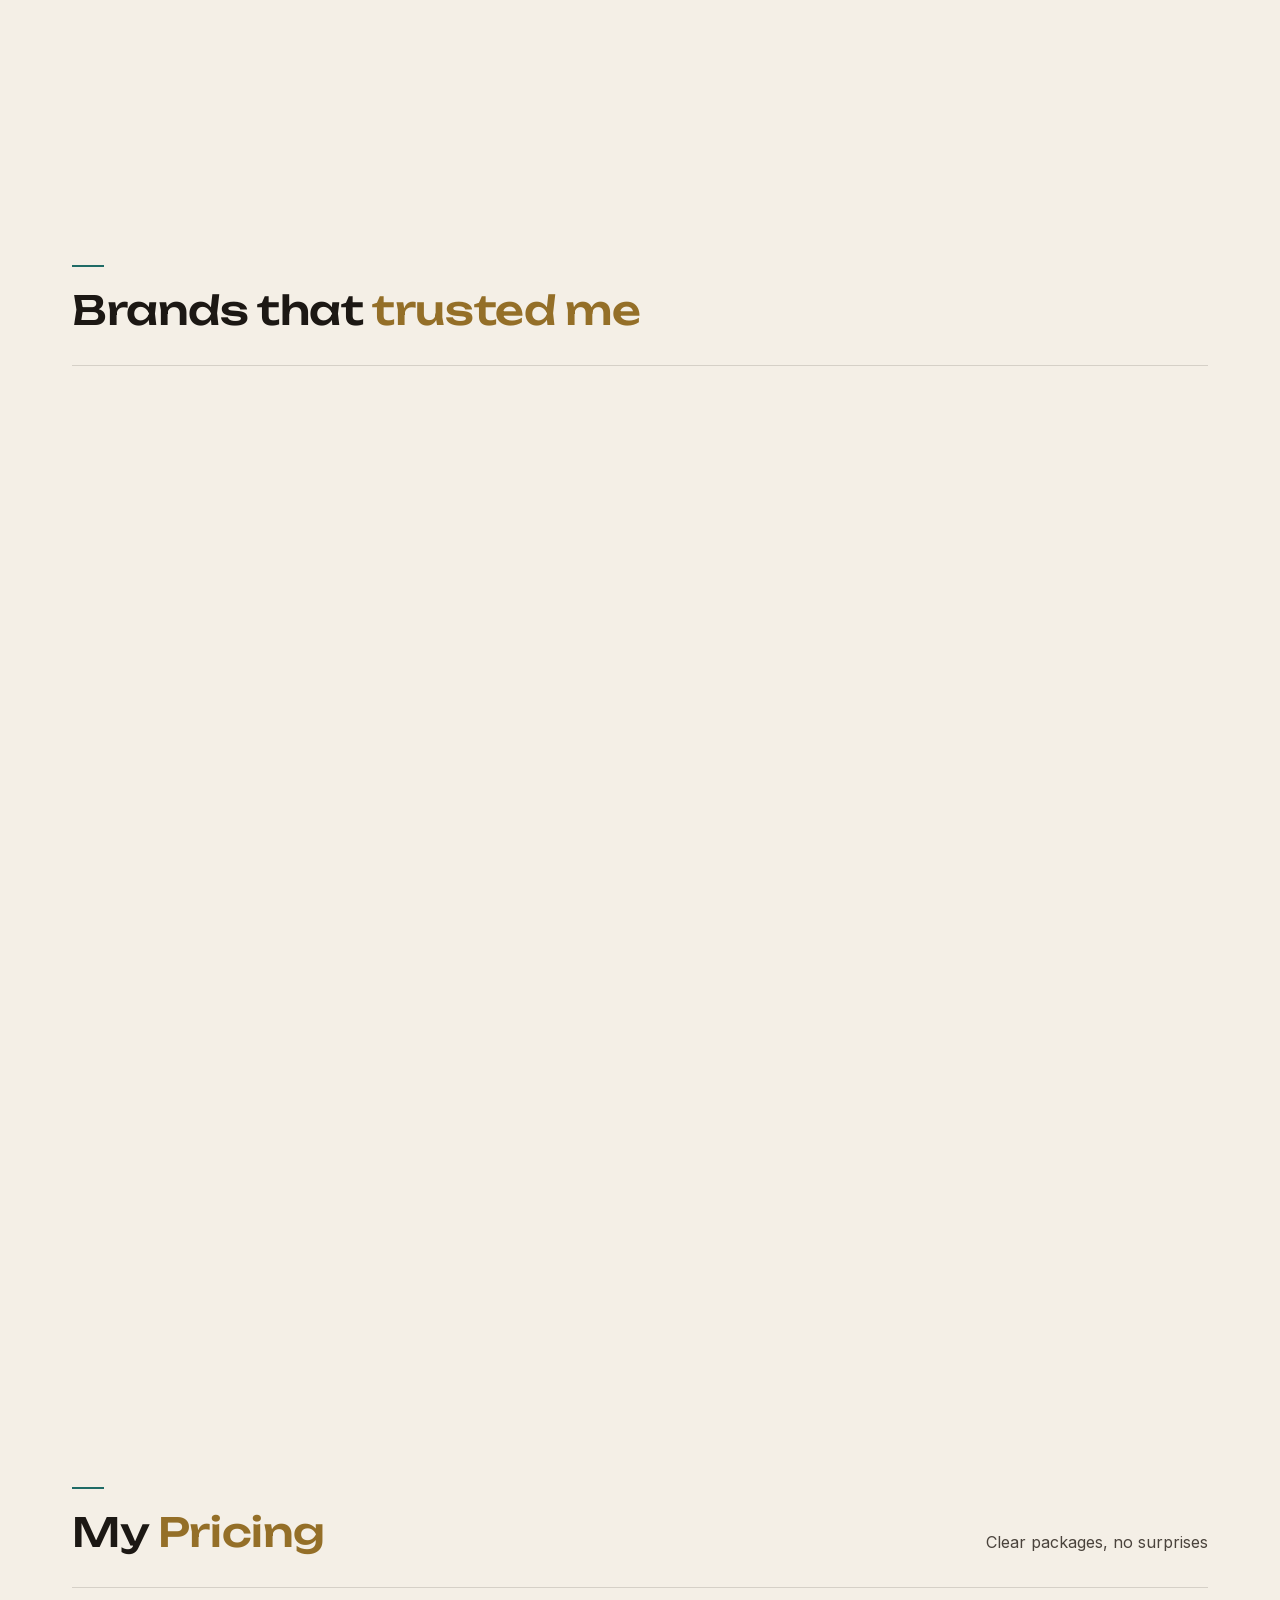
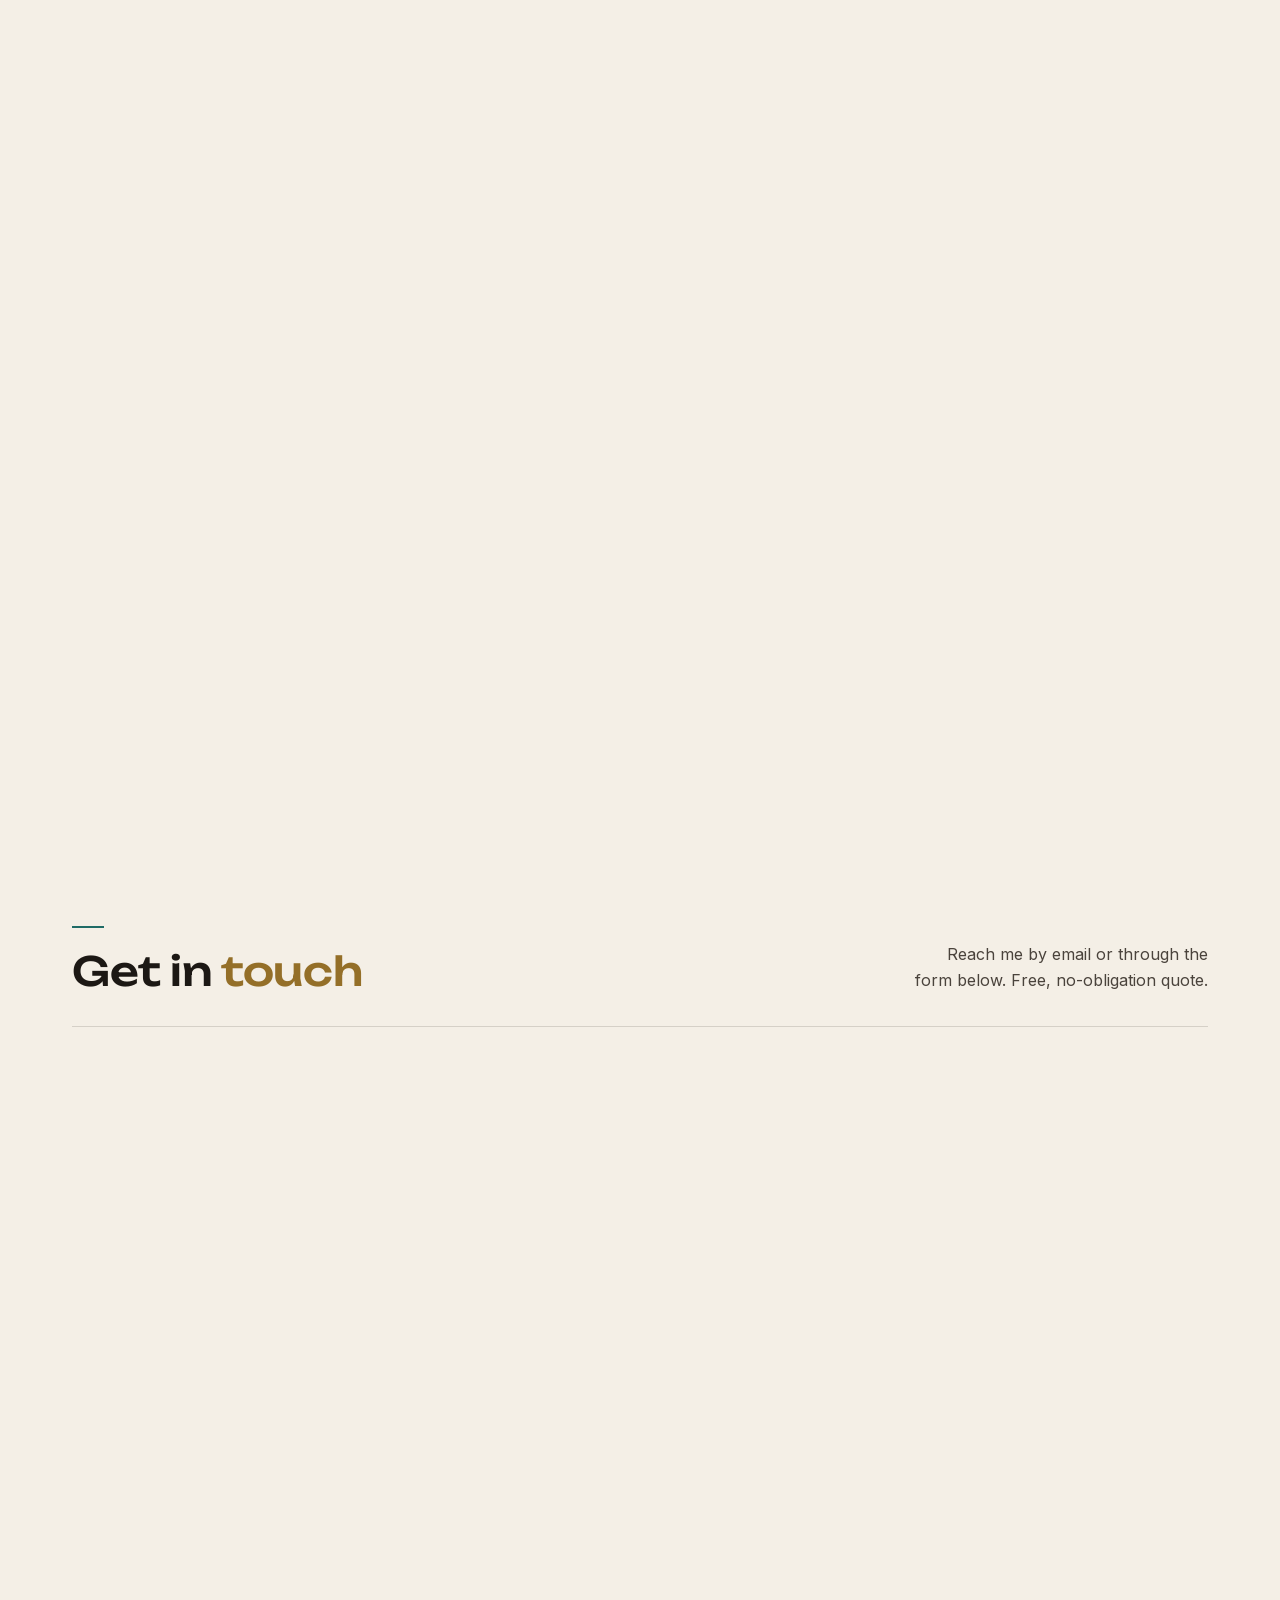
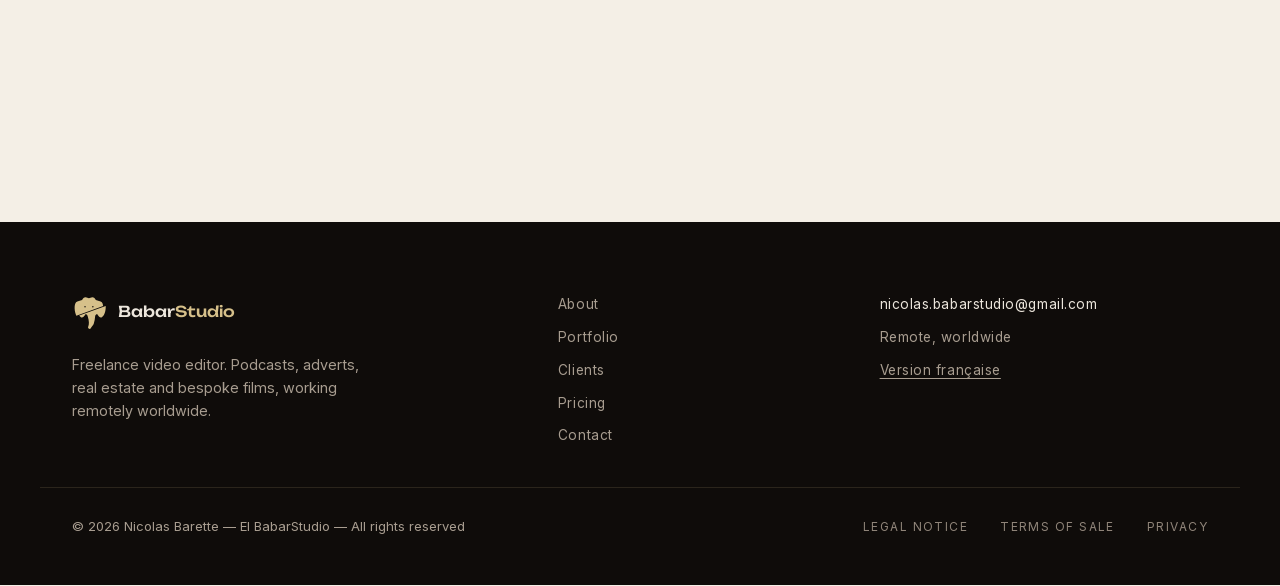
==== commit 92665172: "Add full podcast pack to pricing Episode + trailer + 3 vertical clips at 650 €, shown as a pack stri" ====
--- a/en/index.html
+++ b/en/index.html
@@ -525,6 +525,7 @@
               <div class="tarif-line-info"><span class="tarif-line-name">Podcast trailer</span><span class="tarif-line-desc">Clip selection, pacing, B-roll, zoom effects, custom subtitles</span></div>
               <span class="tarif-line-price">€125</span>
             </div>
+            <div class="tarif-pack-row"><span class="tarif-pack-info"><span>Full podcast pack</span><span class="tarif-pack-desc">1-hr episode + trailer + 3 vertical clips</span></span><span class="pack-price">€650</span></div>
             <div class="tarif-line">
               <div class="tarif-line-info"><span class="tarif-line-name">Corporate video / advert</span><span class="tarif-line-desc">2 to 5 minutes</span></div>
               <a href="#contact" class="tarif-line-price tarif-devis">Custom quote</a>
--- a/style.css
+++ b/style.css
@@ -1113,6 +1113,21 @@
   font-size: 1rem;
   font-weight: 500;
   color: var(--gold);
+  white-space: nowrap;
+  flex-shrink: 0;
+  margin-left: 1rem;
+}
+/* Pack avec détail du contenu (podcast) : nom au-dessus, contenu en dessous */
+.tarif-pack-info {
+  display: flex;
+  flex-direction: column;
+  gap: 0.2rem;
+}
+.tarif-pack-info > span:first-child { font-weight: 600; }
+.tarif-pack-desc {
+  font-size: 0.75rem;
+  line-height: 1.45;
+  color: var(--text-2);
 }
 
 /* Une phrase centrée, sans encadré : elle n'a pas besoin de boîte */
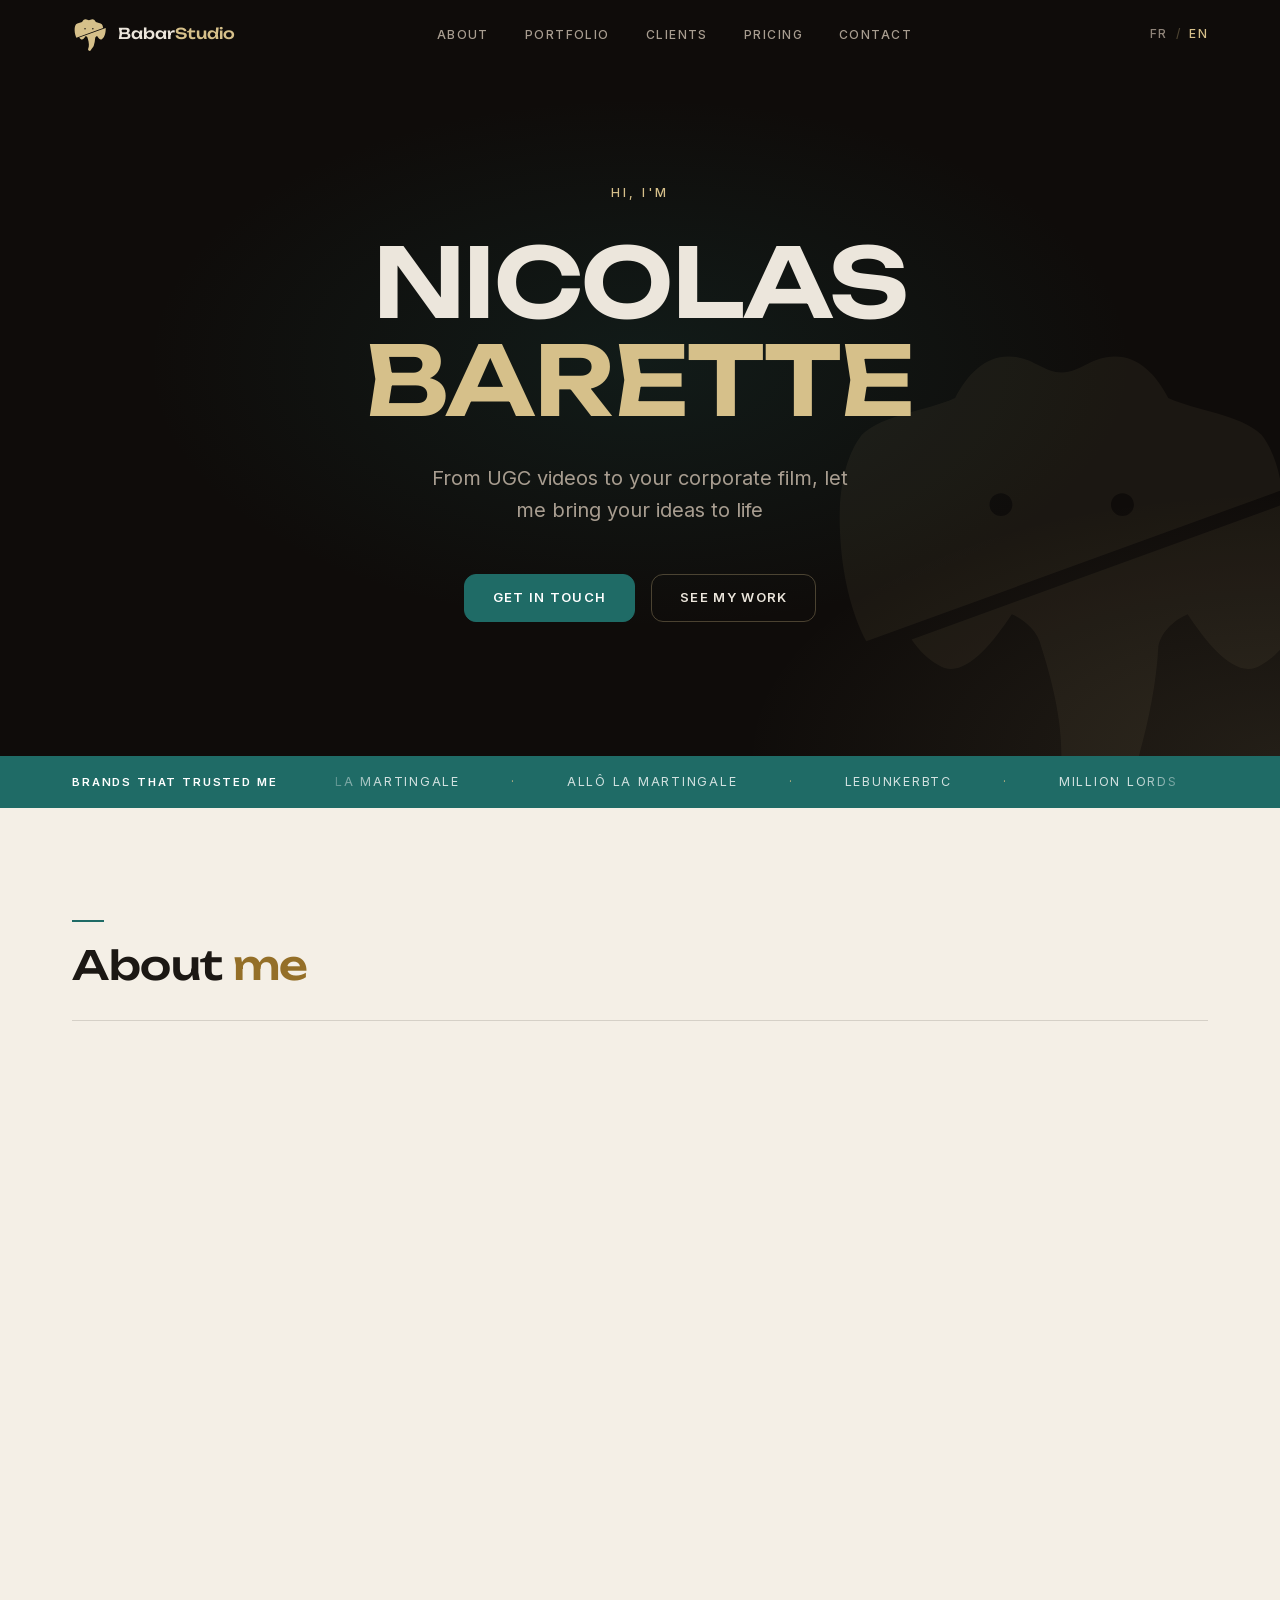
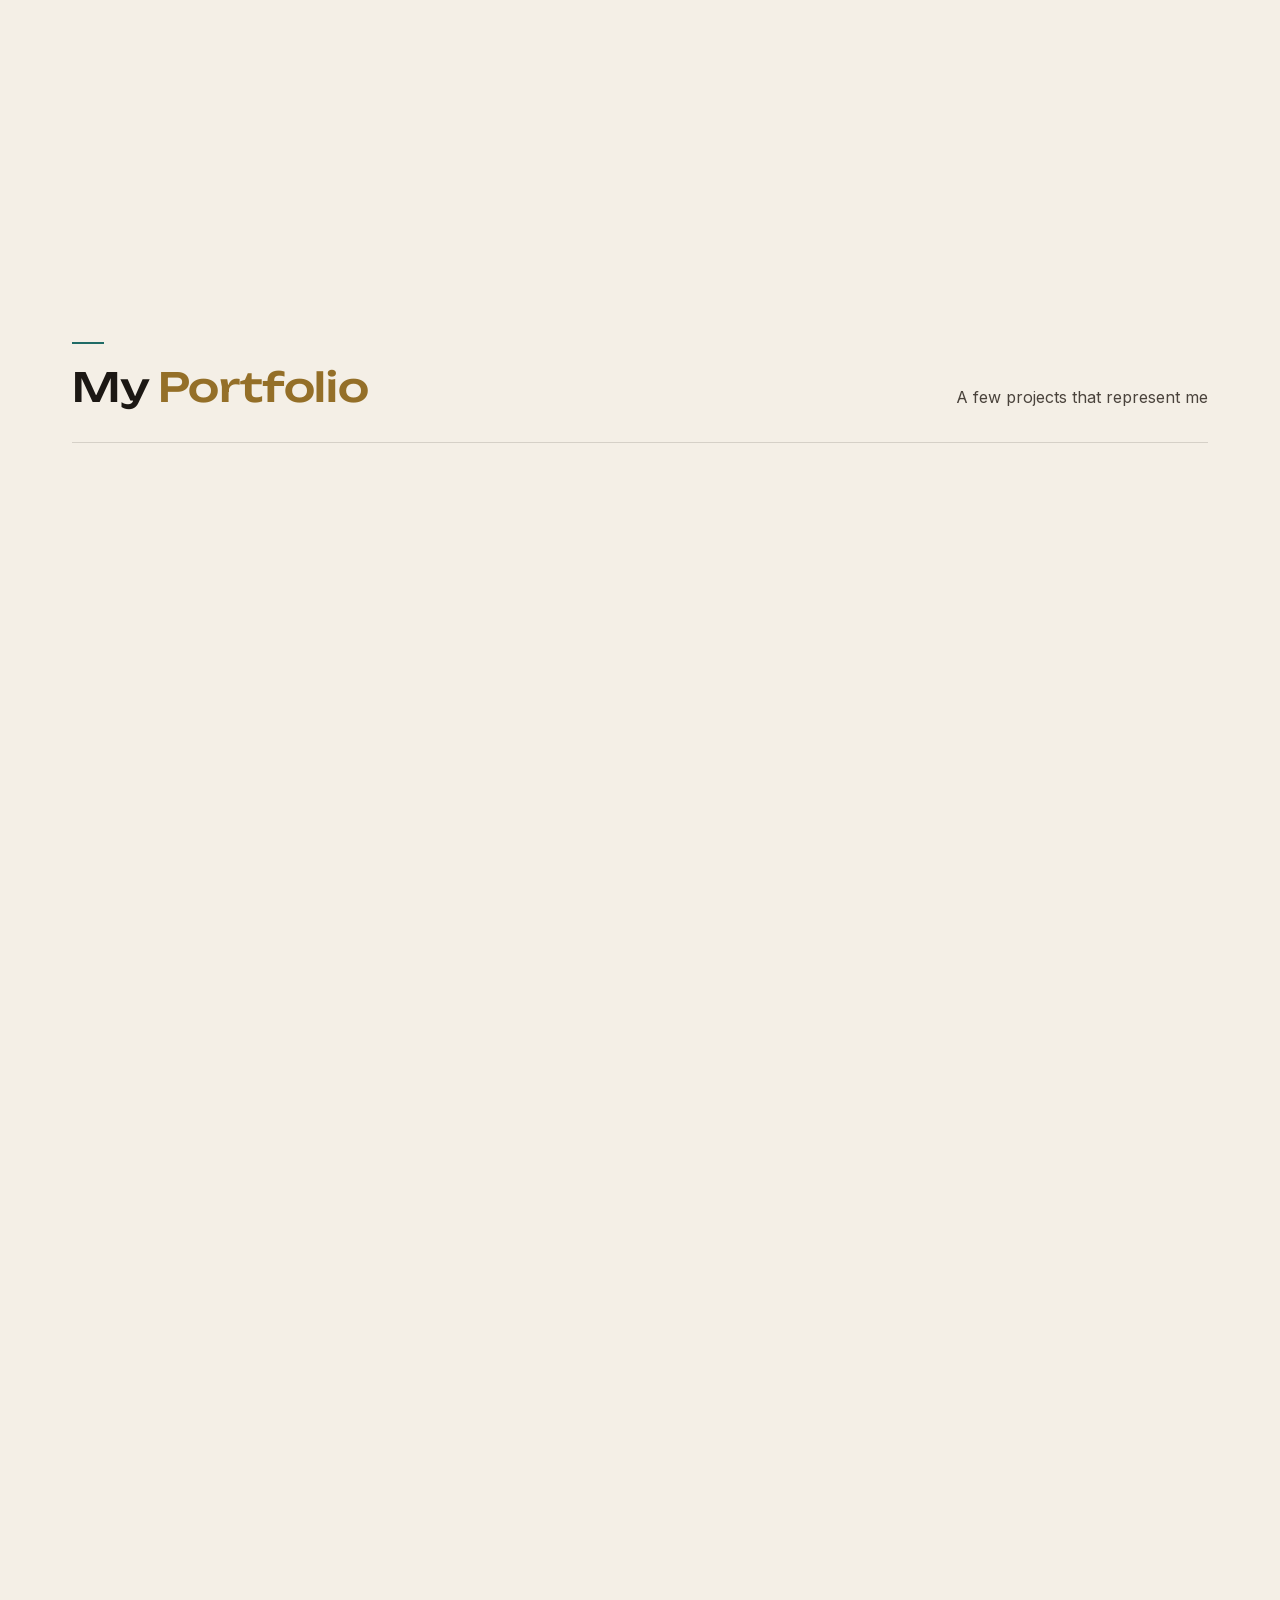
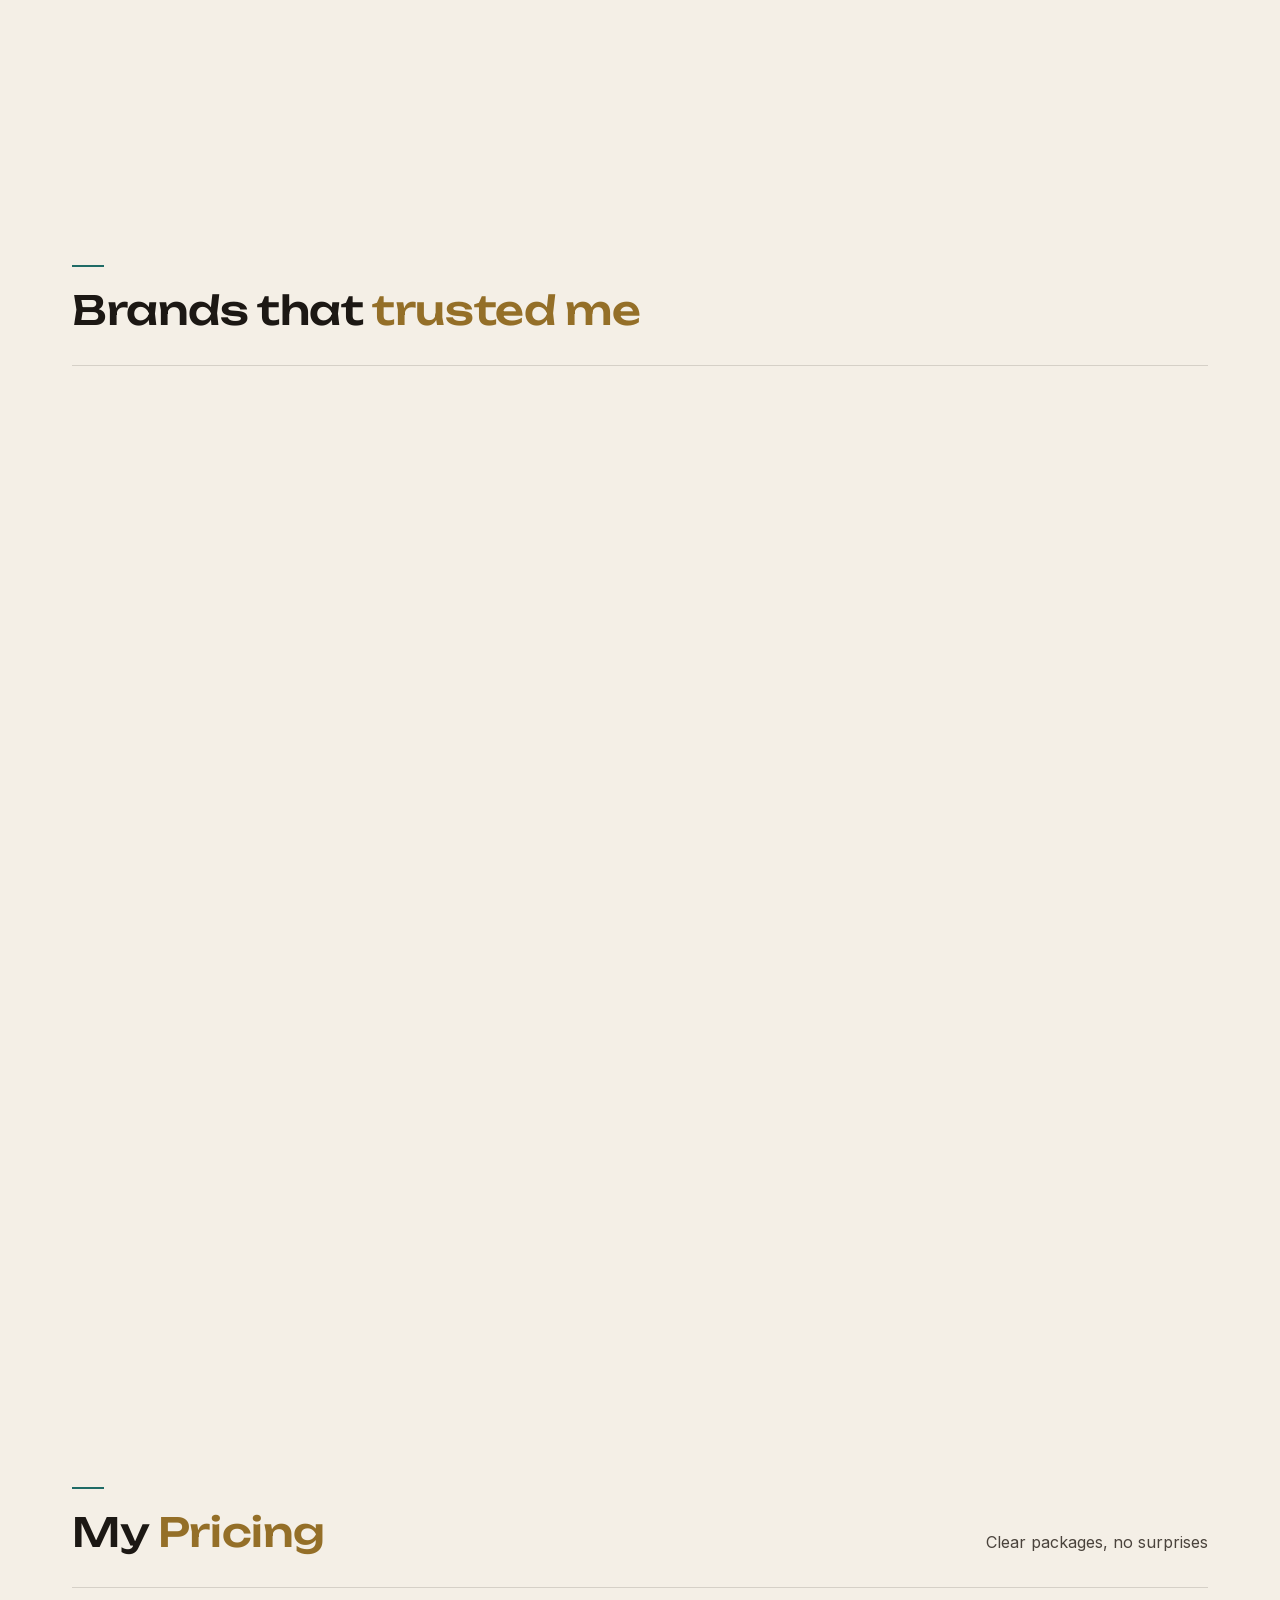
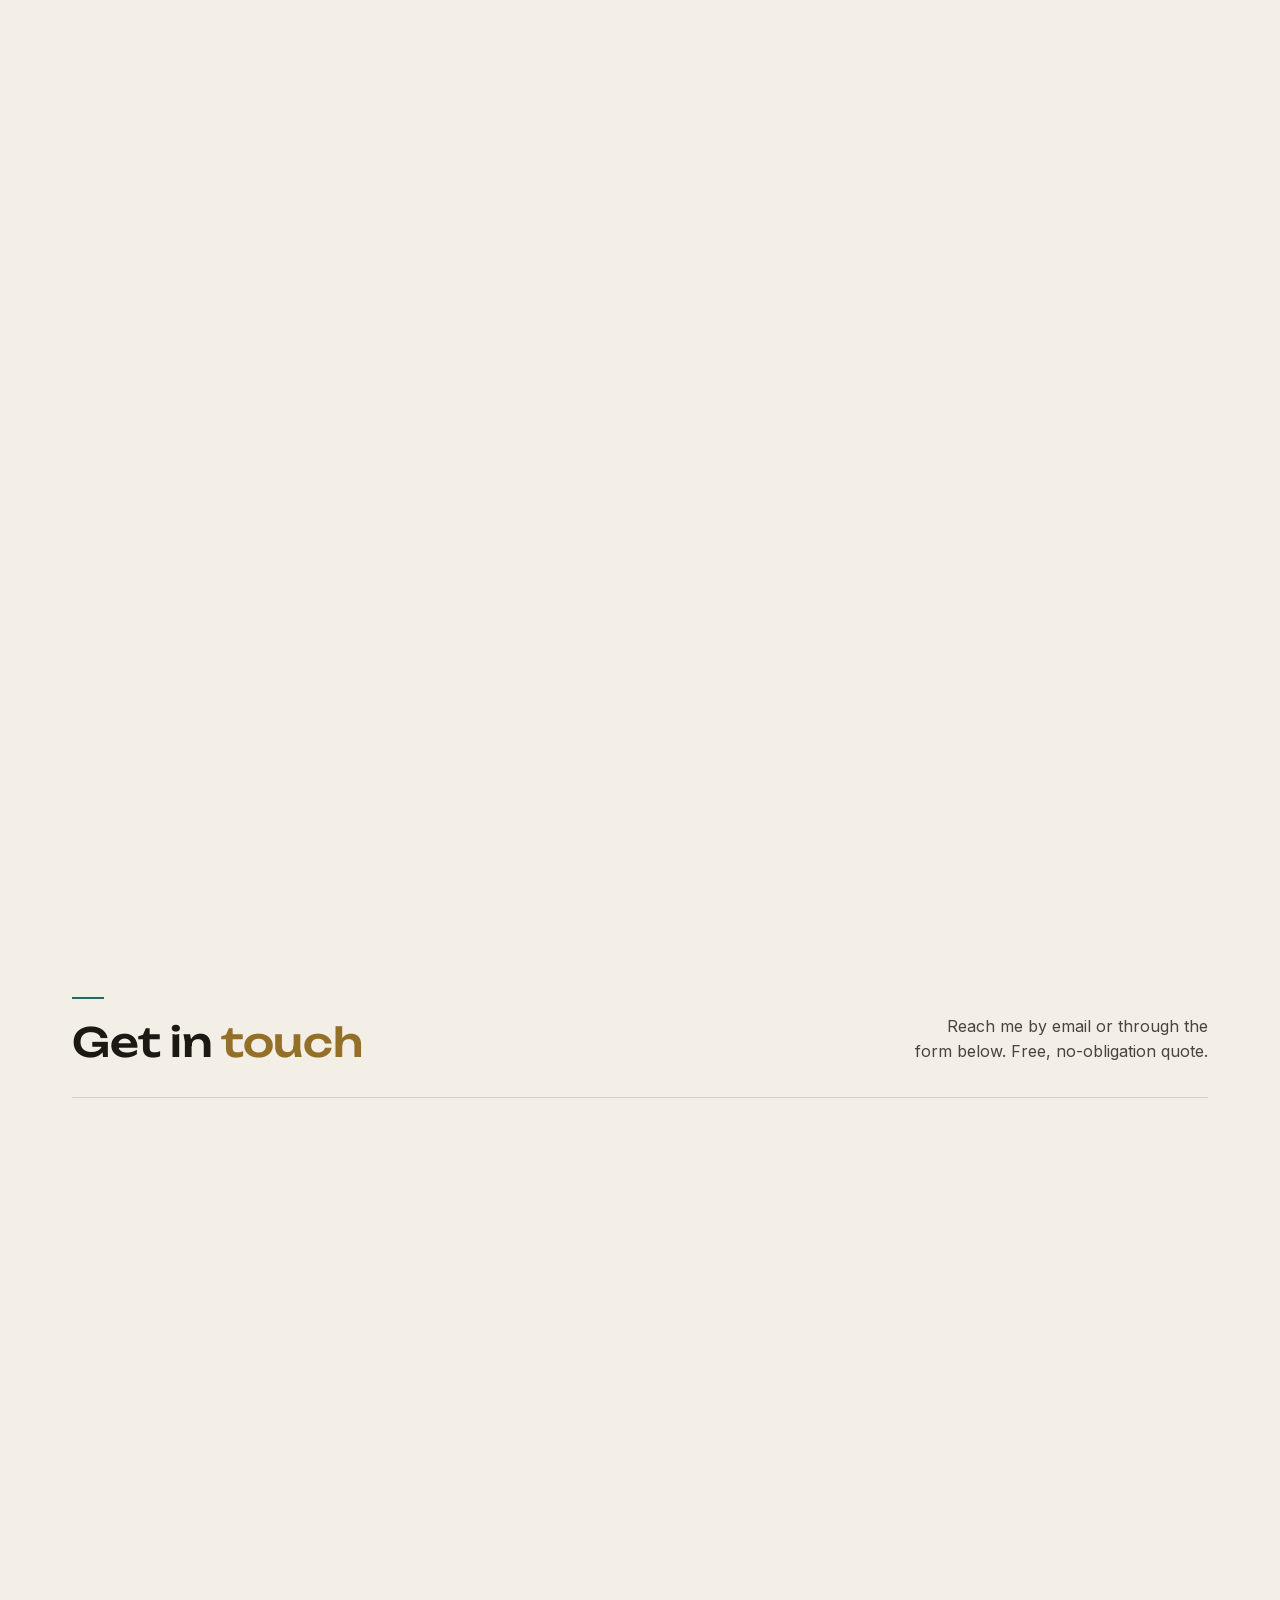
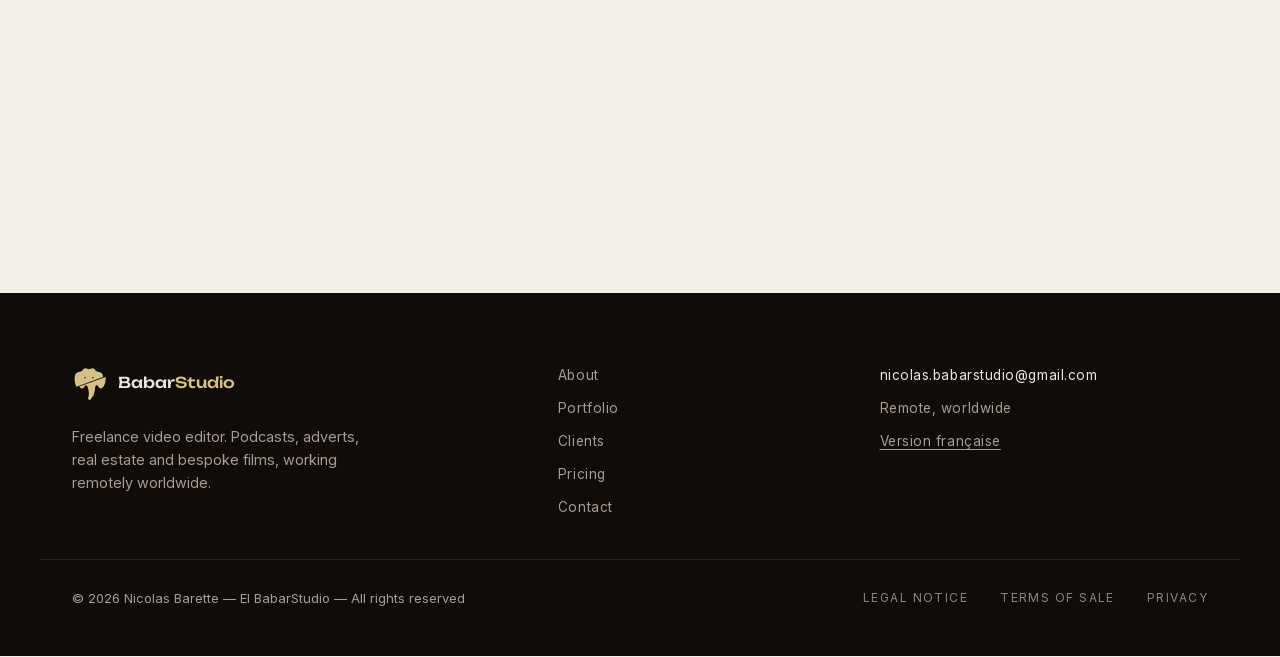
==== commit 3ad86077: "Add episode + trailer podcast pack at 400 € Second pack strip above the full pack, in French and Eng" ====
--- a/en/index.html
+++ b/en/index.html
@@ -525,6 +525,7 @@
               <div class="tarif-line-info"><span class="tarif-line-name">Podcast trailer</span><span class="tarif-line-desc">Clip selection, pacing, B-roll, zoom effects, custom subtitles</span></div>
               <span class="tarif-line-price">€125</span>
             </div>
+            <div class="tarif-pack-row"><span class="tarif-pack-info"><span>Podcast pack</span><span class="tarif-pack-desc">1-hr episode + trailer</span></span><span class="pack-price">€400</span></div>
             <div class="tarif-pack-row"><span class="tarif-pack-info"><span>Full podcast pack</span><span class="tarif-pack-desc">1-hr episode + trailer + 3 vertical clips</span></span><span class="pack-price">€650</span></div>
             <div class="tarif-line">
               <div class="tarif-line-info"><span class="tarif-line-name">Corporate video / advert</span><span class="tarif-line-desc">2 to 5 minutes</span></div>
--- a/style.css
+++ b/style.css
@@ -1108,6 +1108,8 @@
   font-size: 0.8125rem;
   color: var(--text);
 }
+/* Deux packs qui se suivent (podcast) : un petit espace entre les deux bandes */
+.tarif-pack-row + .tarif-pack-row { margin-top: 0.5rem; }
 .tarif-pack-row .pack-price {
   font-family: var(--font-display);
   font-size: 1rem;
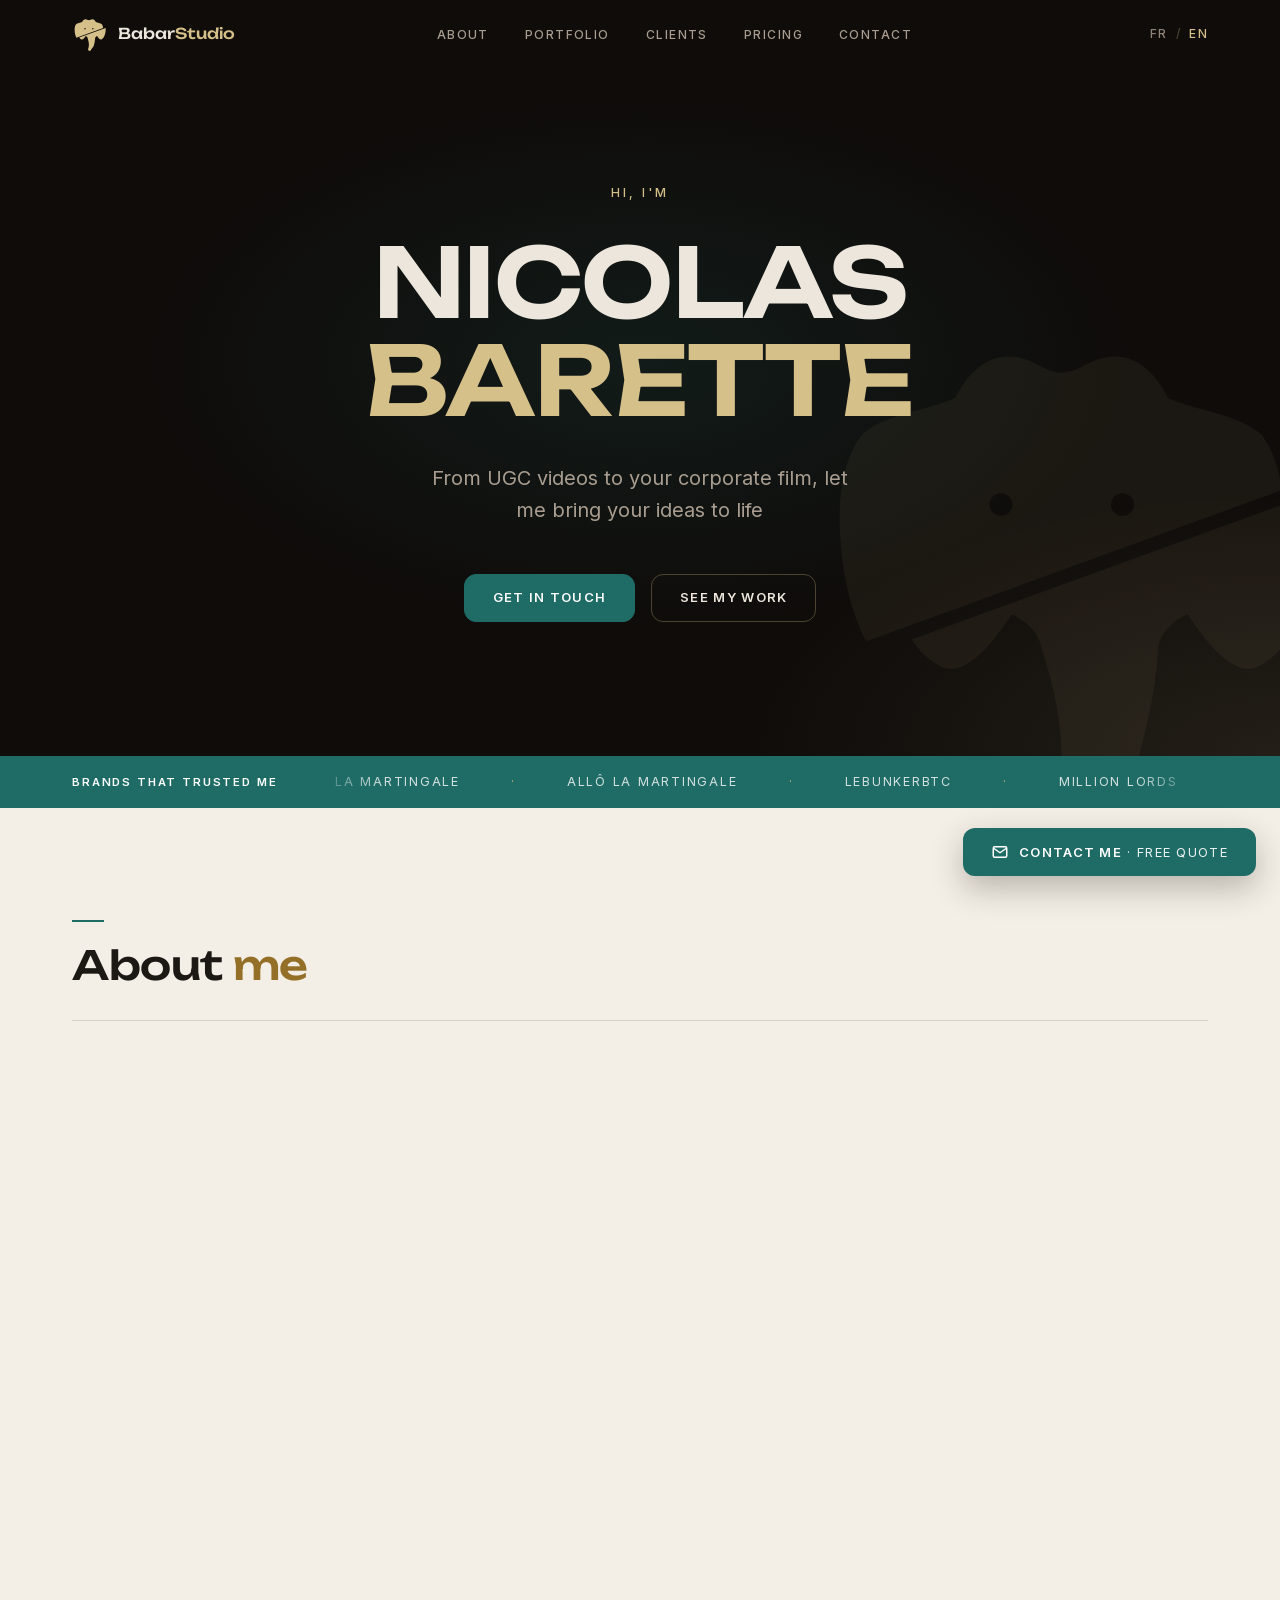
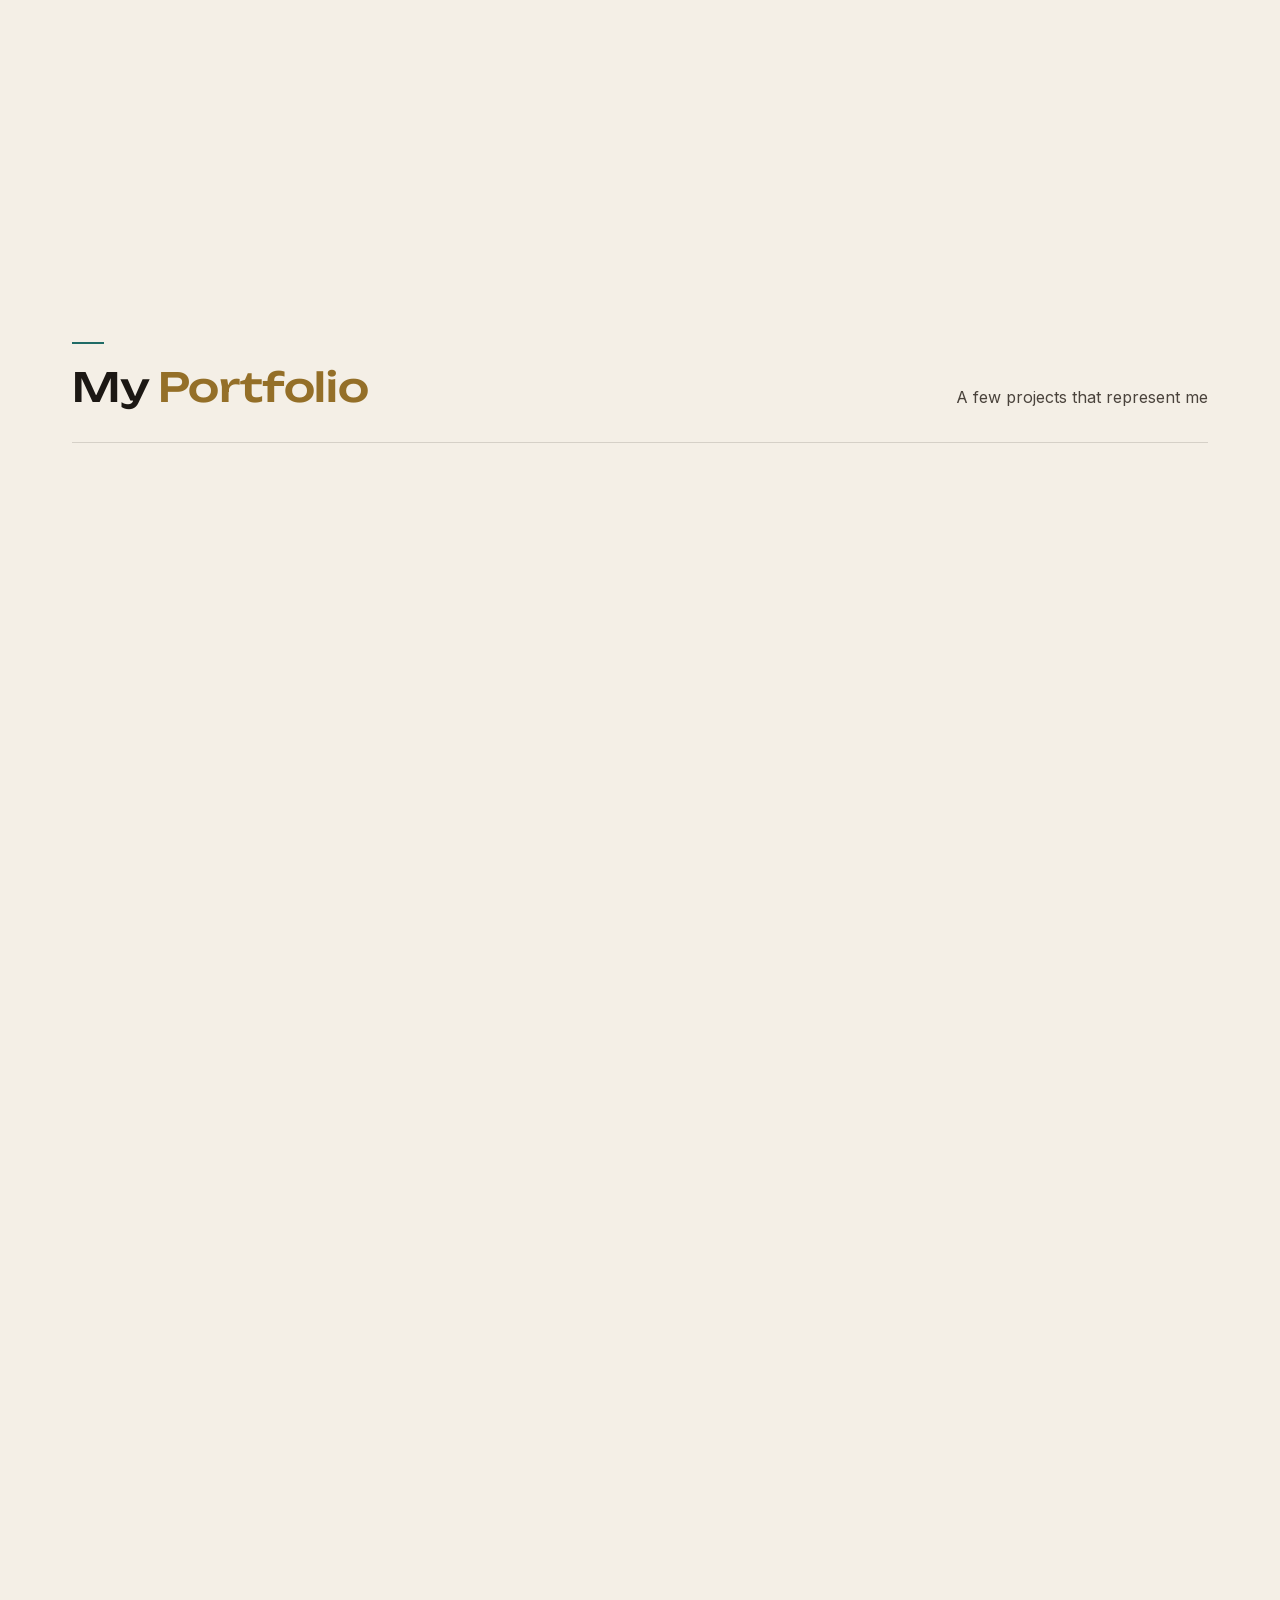
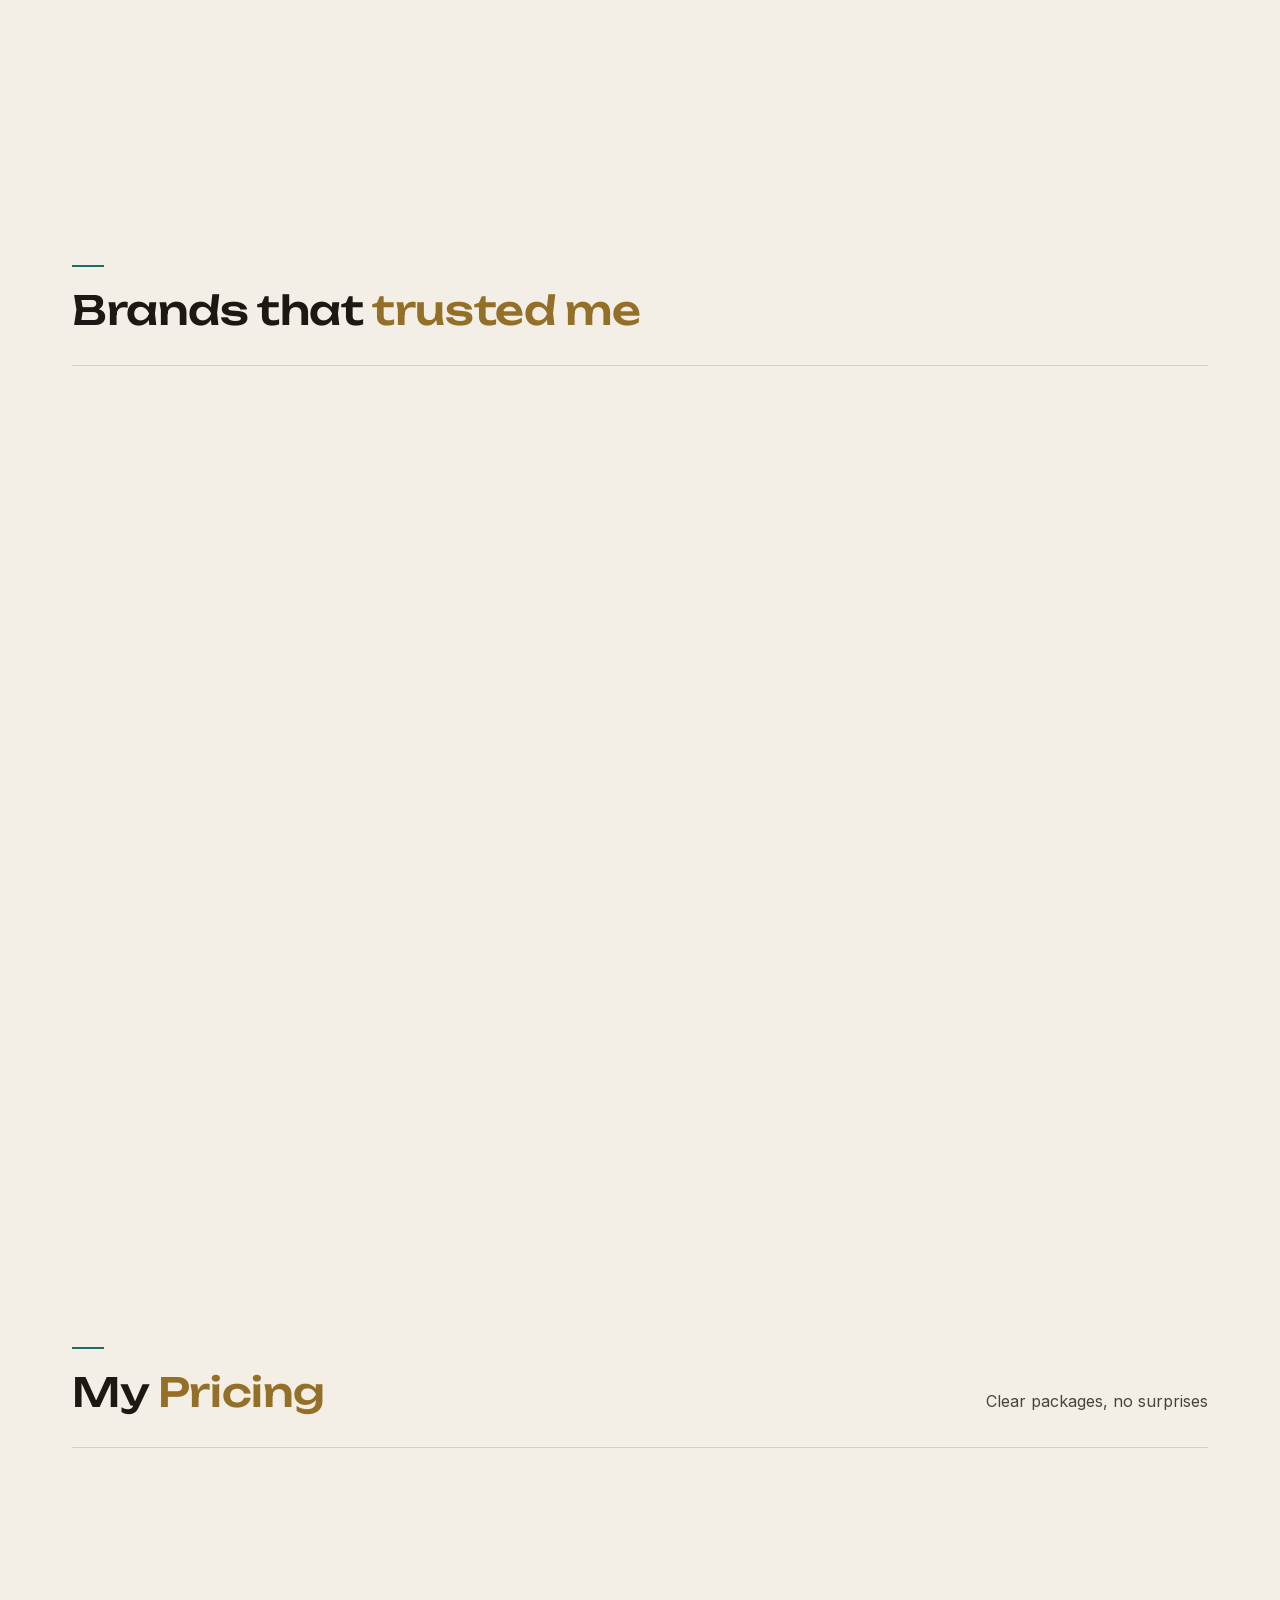
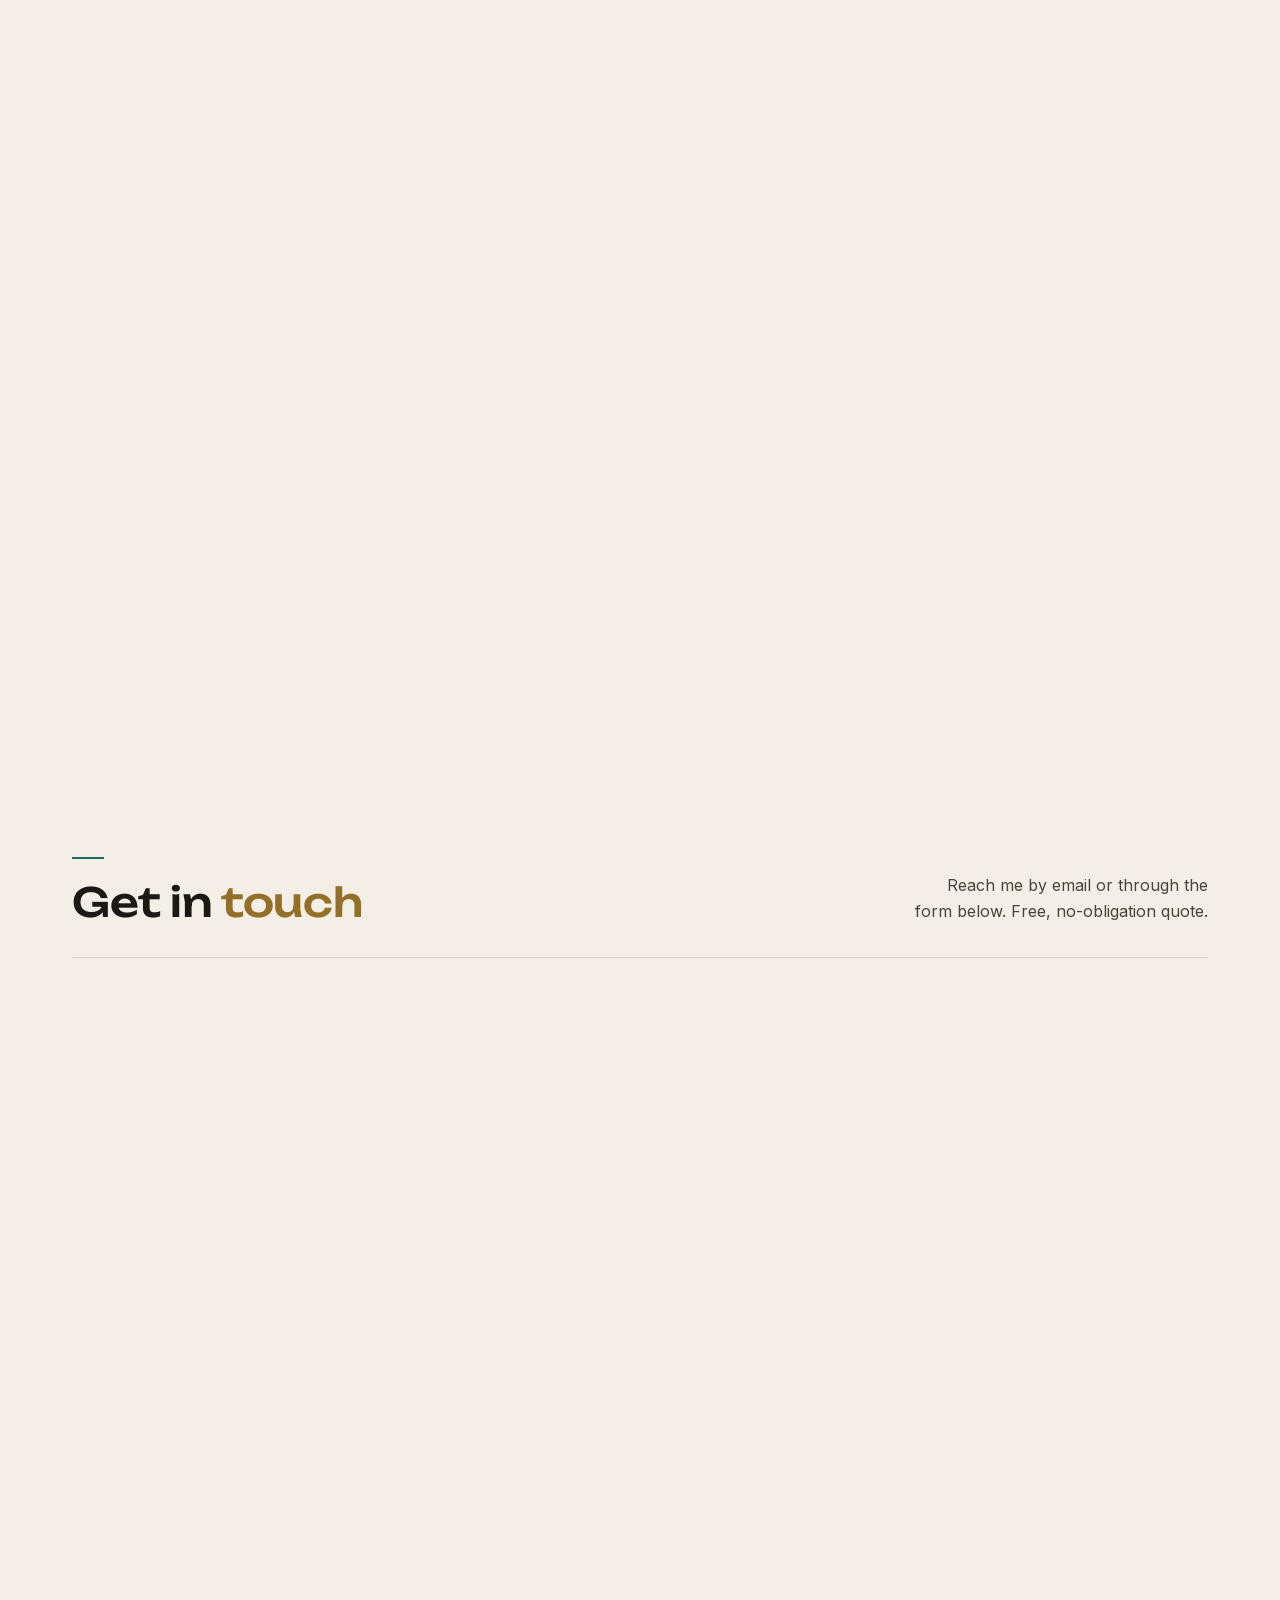
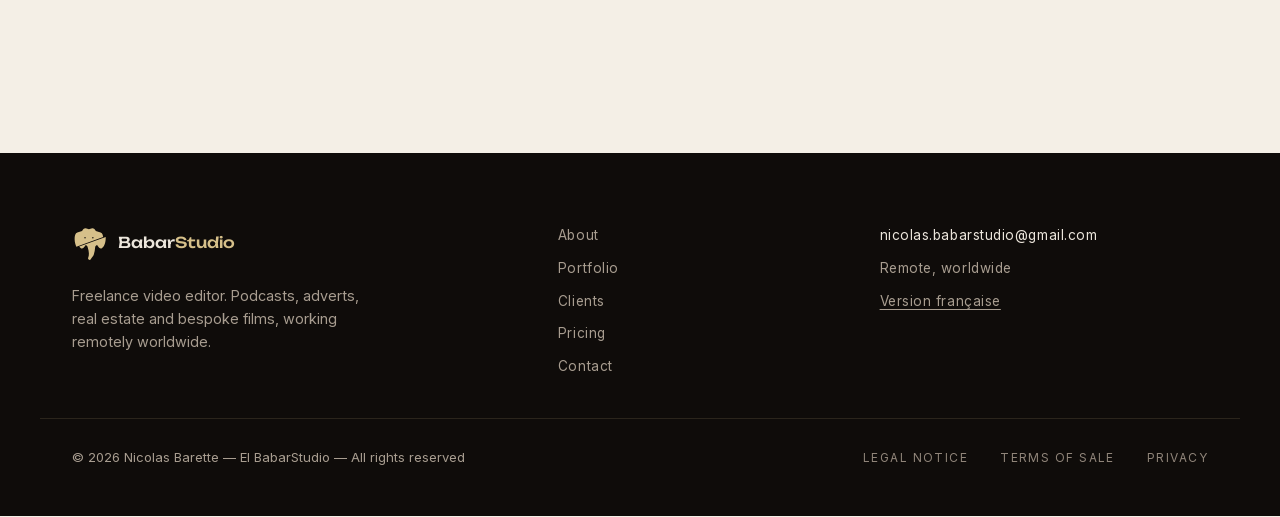
==== commit 8ad05703: "Add Lhou's video testimonial (La Martingale) Second self-hosted client review next to Gégé's: the up" ====
--- a/en/index.html
+++ b/en/index.html
@@ -445,25 +445,45 @@
       <div class="section-head">
         <h2 class="section-title">Brands that <span class="neon-text">trusted me</span></h2>
       </div>
-      <!-- Client video review, hosted on the site (no request to YouTube) -->
-      <figure class="testimonial reveal">
-        <div class="video-card vertical-card testimonial-card" data-video-src="../videos/temoignage-lebunkerbtc.mp4" role="button" tabindex="0" aria-label="Play the video review: Gégé, LeBunkerBTC">
-          <div class="video-thumb">
-            <img class="video-thumb-img" src="../videos/temoignage-lebunkerbtc.jpg" alt="" width="540" height="960" loading="lazy" decoding="async">
-            <div class="thumb-overlay">
-              <span class="play-btn" aria-hidden="true">
-                <svg viewBox="0 0 24 24"><polygon points="5,3 19,12 5,21"/></svg>
-              </span>
-            </div>
-          </div>
-        </div>
-        <figcaption class="testimonial-body">
-          <span class="chip testimonial-chip">Client review</span>
-          <strong class="testimonial-name">Gégé</strong>
-          <p class="testimonial-type">LeBunkerBTC YouTube channel — crypto &amp; Bitcoin</p>
-          <p class="testimonial-note">His video feedback on our collaboration (22&nbsp;s).</p>
-        </figcaption>
-      </figure>
+      <!-- Client video reviews, hosted on the site (no request to YouTube) -->
+      <div class="testimonials">
+        <figure class="testimonial reveal">
+          <div class="video-card vertical-card testimonial-card" data-video-src="../videos/temoignage-lamartingale.mp4" role="button" tabindex="0" aria-label="Play the video review: Lhou, La Martingale">
+            <div class="video-thumb">
+              <img class="video-thumb-img" src="../videos/temoignage-lamartingale.jpg" alt="" width="540" height="960" loading="lazy" decoding="async">
+              <div class="thumb-overlay">
+                <span class="play-btn" aria-hidden="true">
+                  <svg viewBox="0 0 24 24"><polygon points="5,3 19,12 5,21"/></svg>
+                </span>
+              </div>
+            </div>
+          </div>
+          <figcaption class="testimonial-body">
+            <span class="chip testimonial-chip">Client review</span>
+            <strong class="testimonial-name">Lhou</strong>
+            <p class="testimonial-type">Producer of the podcasts La Martingale and Vivement la reprise</p>
+            <p class="testimonial-note">Her video feedback on our collaboration (19&nbsp;s).</p>
+          </figcaption>
+        </figure>
+        <figure class="testimonial reveal">
+          <div class="video-card vertical-card testimonial-card" data-video-src="../videos/temoignage-lebunkerbtc.mp4" role="button" tabindex="0" aria-label="Play the video review: Gégé, LeBunkerBTC">
+            <div class="video-thumb">
+              <img class="video-thumb-img" src="../videos/temoignage-lebunkerbtc.jpg" alt="" width="540" height="960" loading="lazy" decoding="async">
+              <div class="thumb-overlay">
+                <span class="play-btn" aria-hidden="true">
+                  <svg viewBox="0 0 24 24"><polygon points="5,3 19,12 5,21"/></svg>
+                </span>
+              </div>
+            </div>
+          </div>
+          <figcaption class="testimonial-body">
+            <span class="chip testimonial-chip">Client review</span>
+            <strong class="testimonial-name">Gégé</strong>
+            <p class="testimonial-type">LeBunkerBTC YouTube channel — crypto &amp; Bitcoin</p>
+            <p class="testimonial-note">His video feedback on our collaboration (22&nbsp;s).</p>
+          </figcaption>
+        </figure>
+      </div>
       <div class="clients-grid reveal">
         <div class="client-card"><p class="client-name">Dream of Farm</p><p class="client-type">Holiday rentals</p></div>
         <div class="client-card"><p class="client-name">LeBunkerBTC</p><p class="client-type">Crypto &amp; Bitcoin</p></div>
--- a/style.css
+++ b/style.css
@@ -866,18 +866,26 @@
 }
 
 /* ------------------------------------------------------------
-   Avis client en vidéo (section « Ils m'ont fait confiance »)
-   Un seul bloc sombre, sur toute la largeur du conteneur : la vignette et
-   le texte vivent dans la même bande (la carte vidéo n'a ni fond ni filet
-   propres, pour ne pas empiler deux surfaces sombres). La grille des
-   clients suit à 2,5 rem : bande + grille se lisent comme un seul objet.
+   Avis clients en vidéo (section « Ils m'ont fait confiance »)
+   Une bande sombre par avis : la vignette et le texte vivent dans la même
+   bande (la carte vidéo n'a ni fond ni filet propres, pour ne pas empiler
+   deux surfaces sombres). Les bandes s'empilent, puis se placent côte à
+   côte sur grand écran. La grille des clients suit à 2,5 rem : bandes +
+   grille se lisent comme un seul objet.
 ------------------------------------------------------------ */
+.testimonials {
+  display: grid;
+  grid-template-columns: 1fr;
+  gap: 1.25rem;
+  margin: 0 0 2.5rem;
+}
+
 .testimonial {
   display: grid;
   grid-template-columns: 230px minmax(0, 1fr);
   align-items: center;
   gap: 3rem;
-  margin: 0 0 2.5rem;
+  margin: 0;
   padding: 2rem 3rem 2rem 2rem;
   background: var(--surface);
   border: 1px solid var(--line);
@@ -919,6 +927,22 @@
   font-size: 1rem;
   line-height: 1.6;
   color: var(--text);
+}
+
+/* Deux avis côte à côte dès qu'il y a la place : vignette plus petite,
+   texte plus serré, pour que chaque bande garde un bloc de texte lisible.
+   (Placé après les règles de base, qu'il doit pouvoir remplacer.) */
+@media (min-width: 1024px) {
+  .testimonials { grid-template-columns: 1fr 1fr; gap: 1.5rem; }
+  .testimonial {
+    grid-template-columns: 160px minmax(0, 1fr);
+    gap: 1.75rem;
+    padding: 1.5rem 1.75rem 1.5rem 1.5rem;
+  }
+  .testimonial-card { width: 160px; }
+  .testimonial-chip { margin-bottom: 1rem; }
+  .testimonial-name { font-size: 1.125rem; }
+  .testimonial-note { font-size: 0.9375rem; }
 }
 
 /* ============================================================
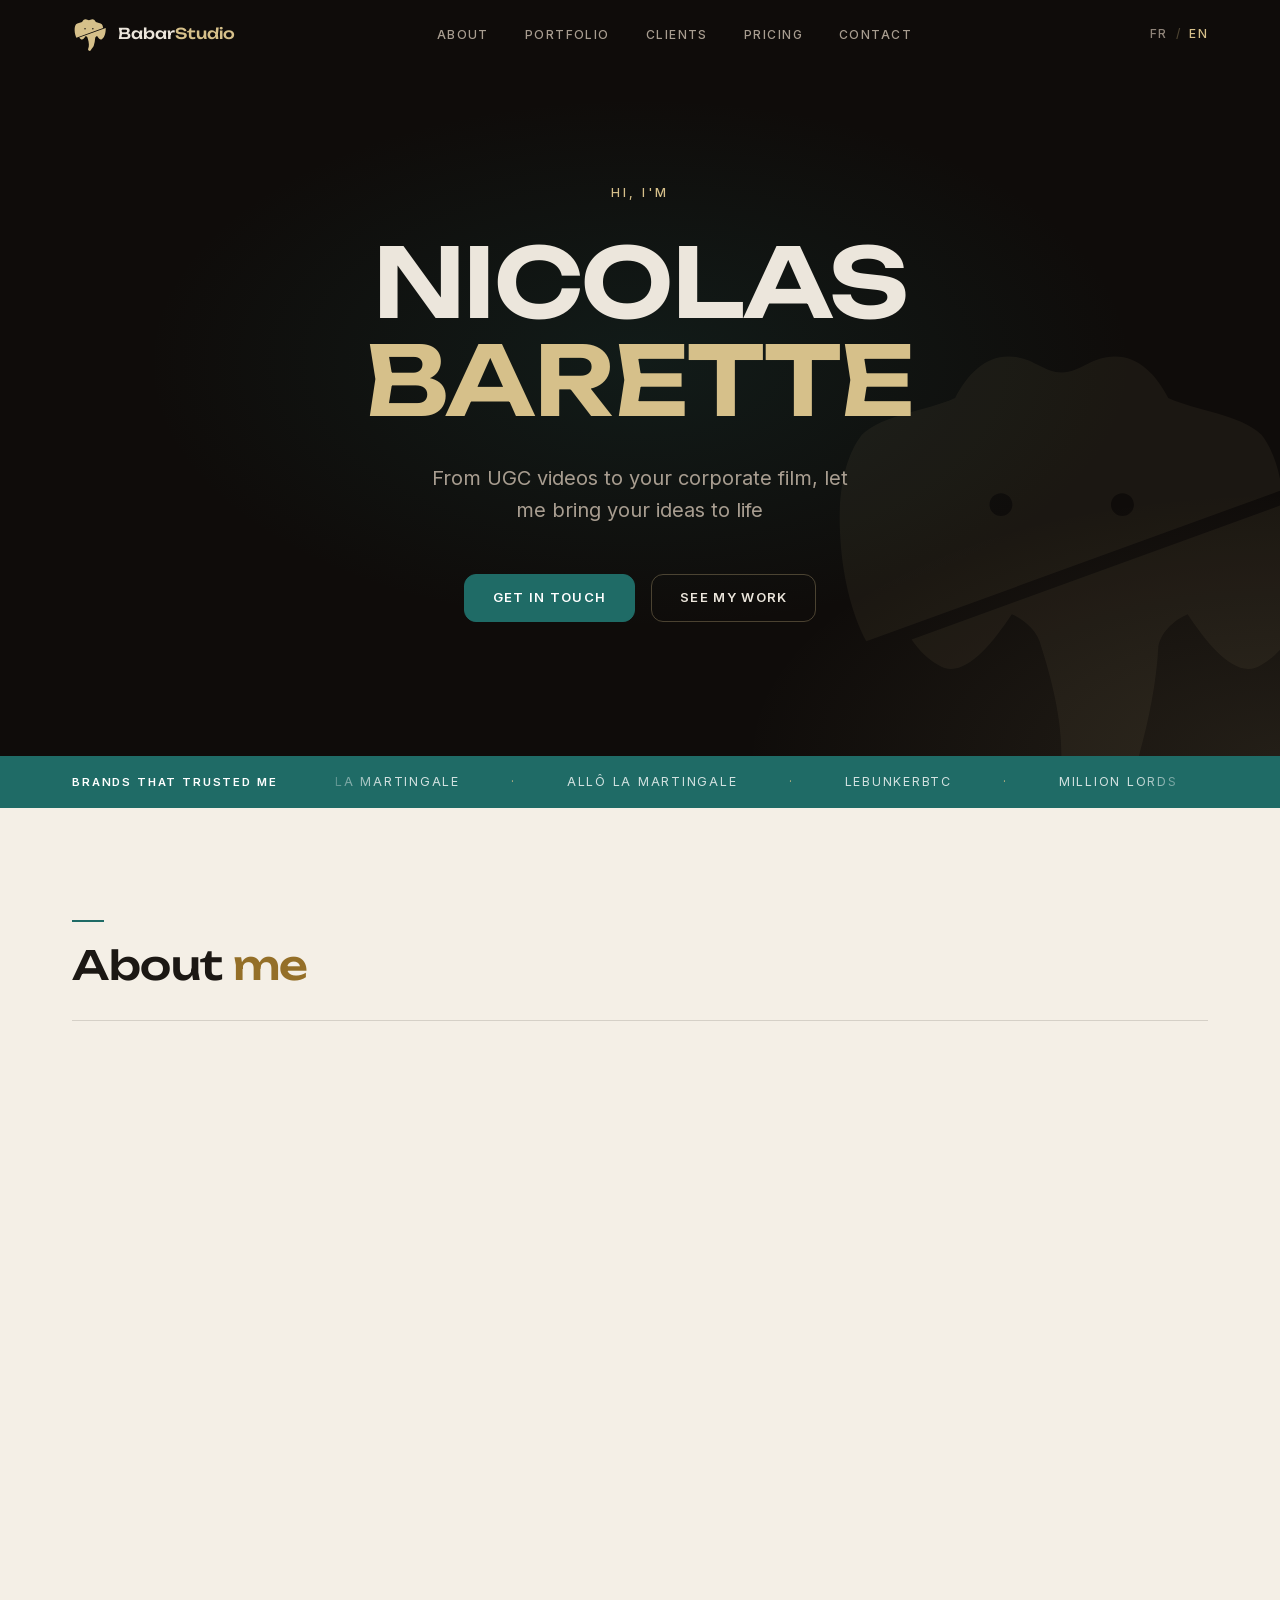
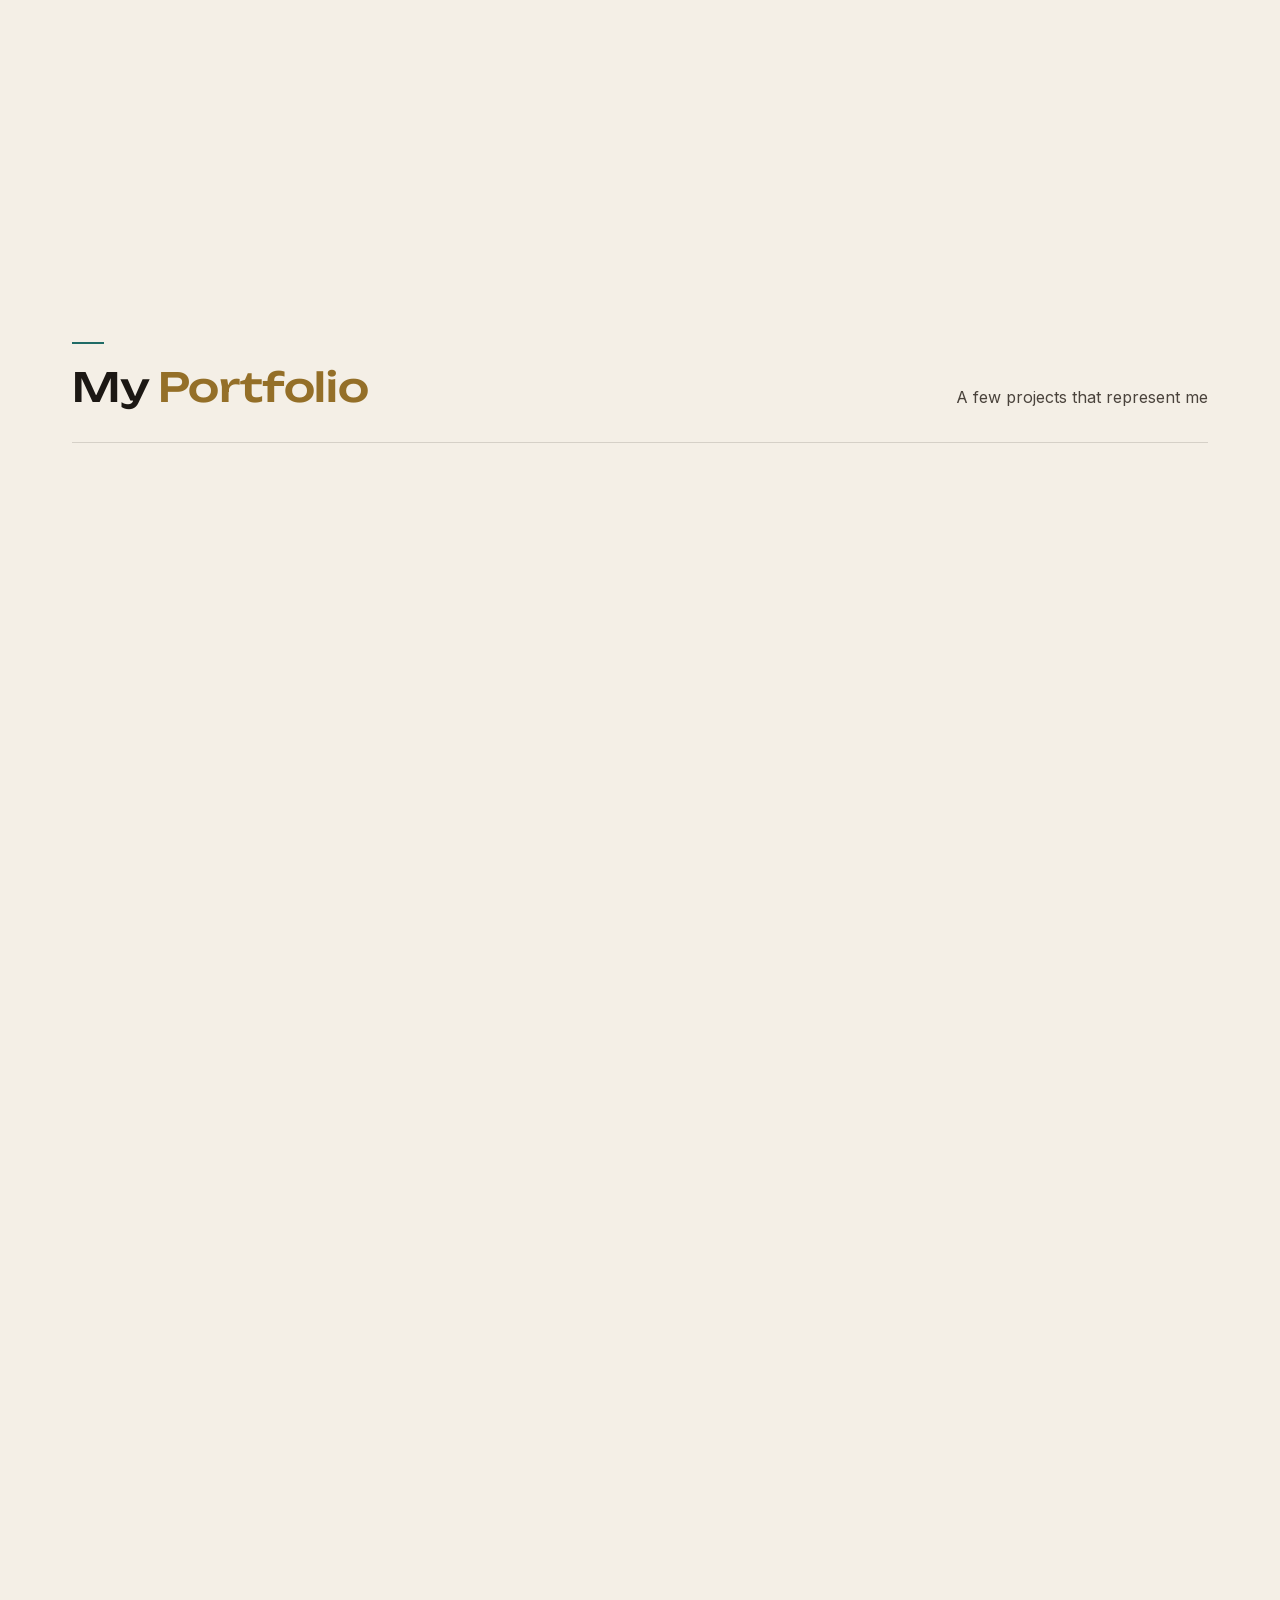
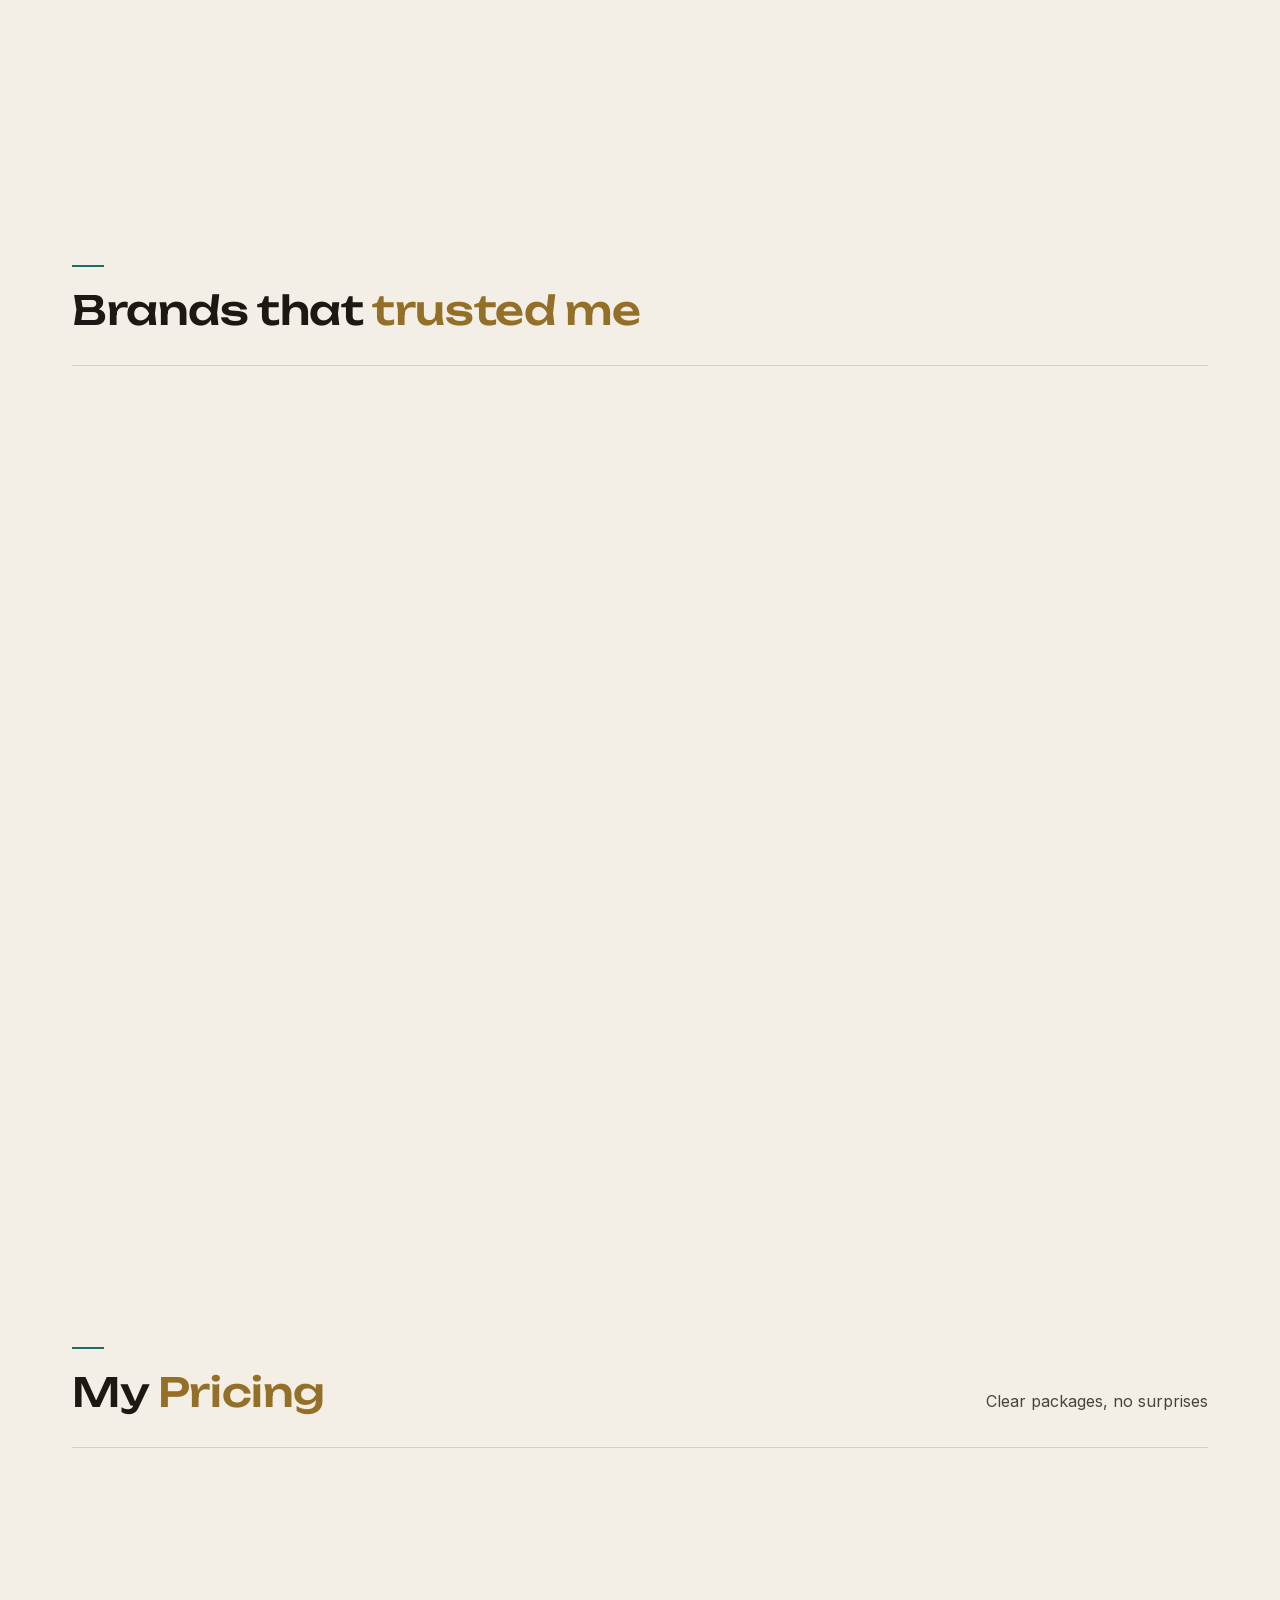
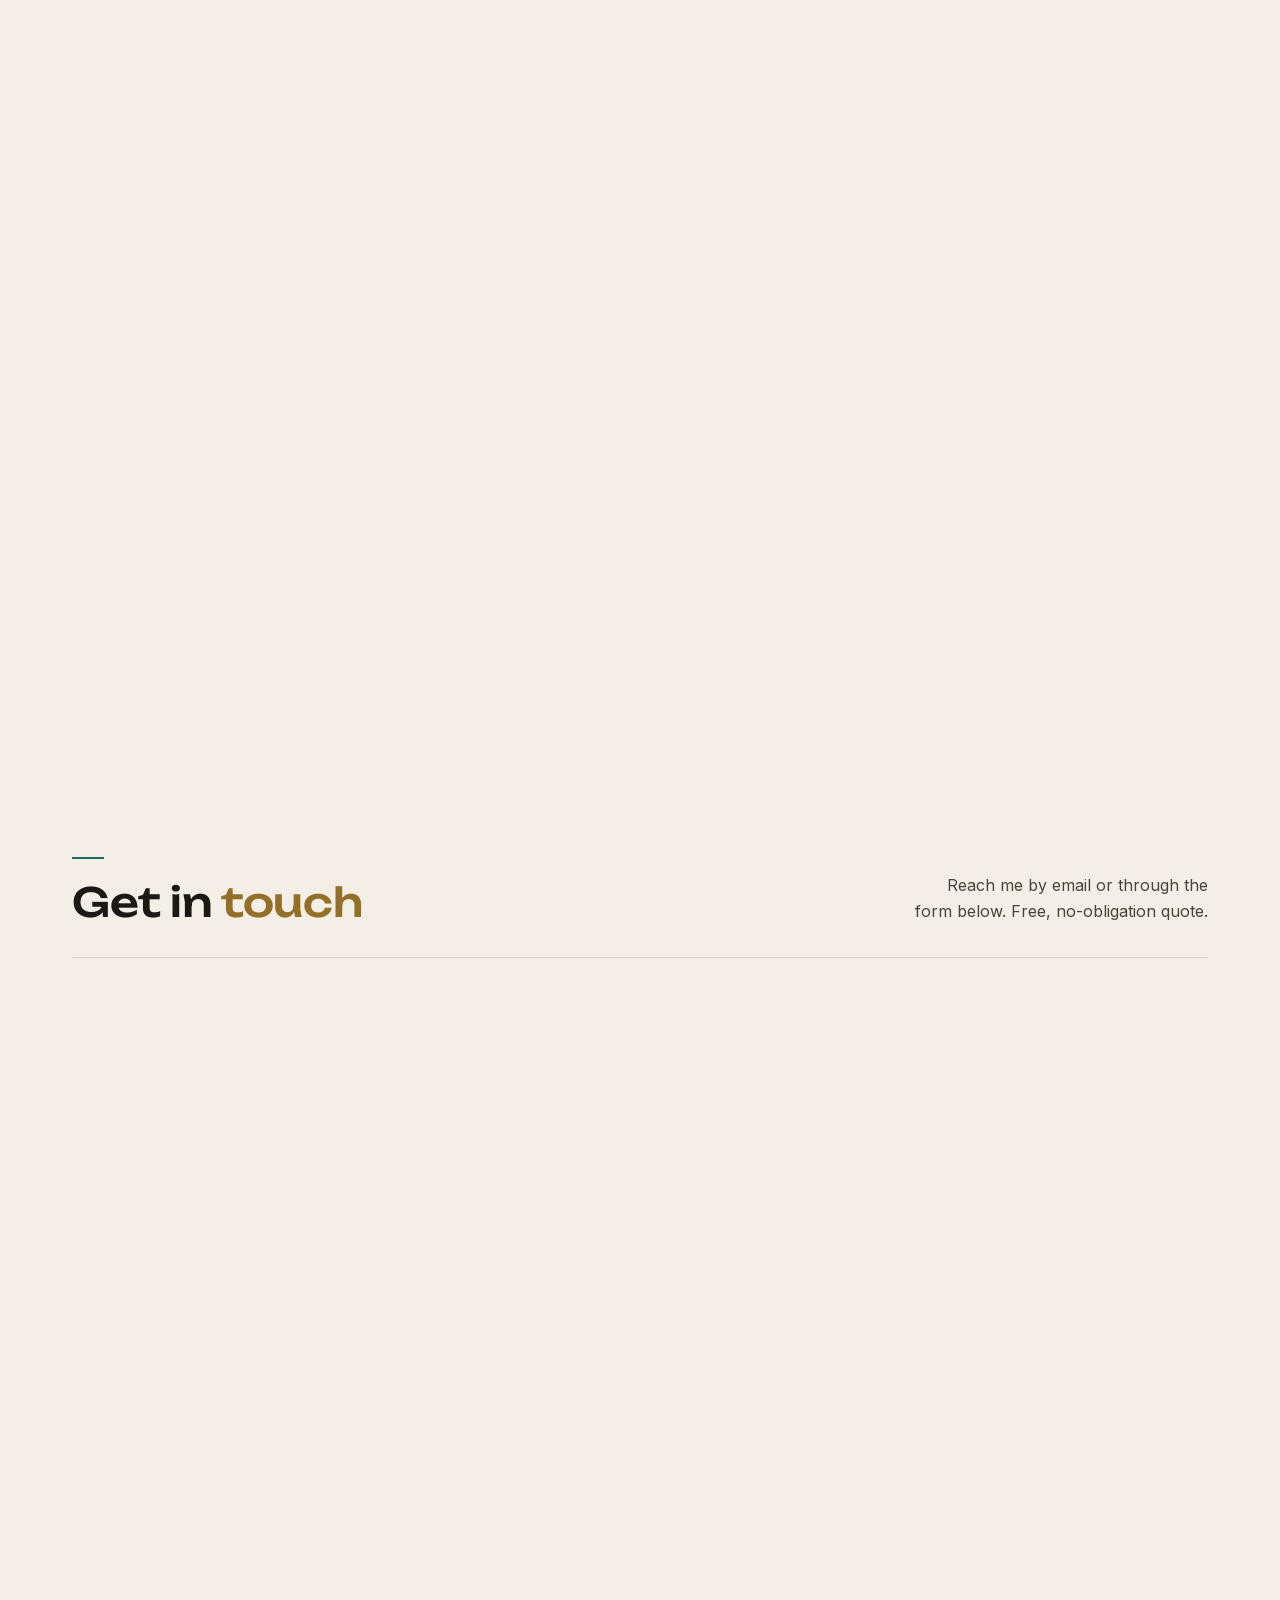
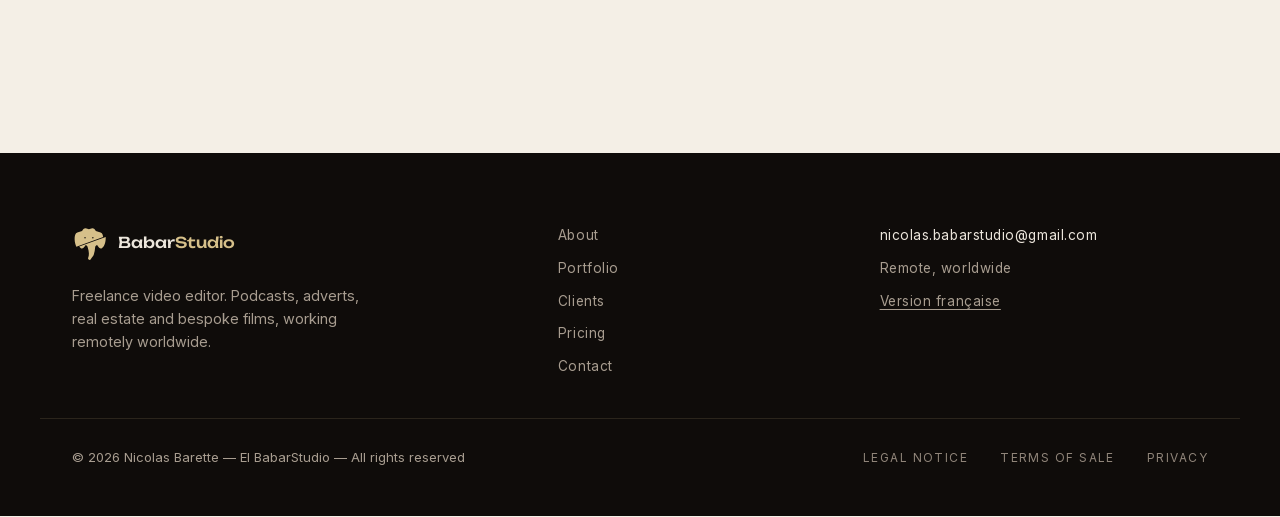
==== commit 0b38167f: "Add brand alternate names to structured data Declares "Babar Studio" and "Babarstudio" as alternate " ====
--- a/en/index.html
+++ b/en/index.html
@@ -44,6 +44,7 @@
     "@type": "ProfessionalService",
     "@id": "https://babarstudio.fr/#business",
     "name": "BabarStudio",
+    "alternateName": ["Babar Studio", "Babarstudio", "babarstudio.fr"],
     "description": "Video editing, motion design, colour grading and filming: UGC content, YouTube videos and corporate films.",
     "url": "https://babarstudio.fr/",
     "logo": "https://babarstudio.fr/Logo.png",
